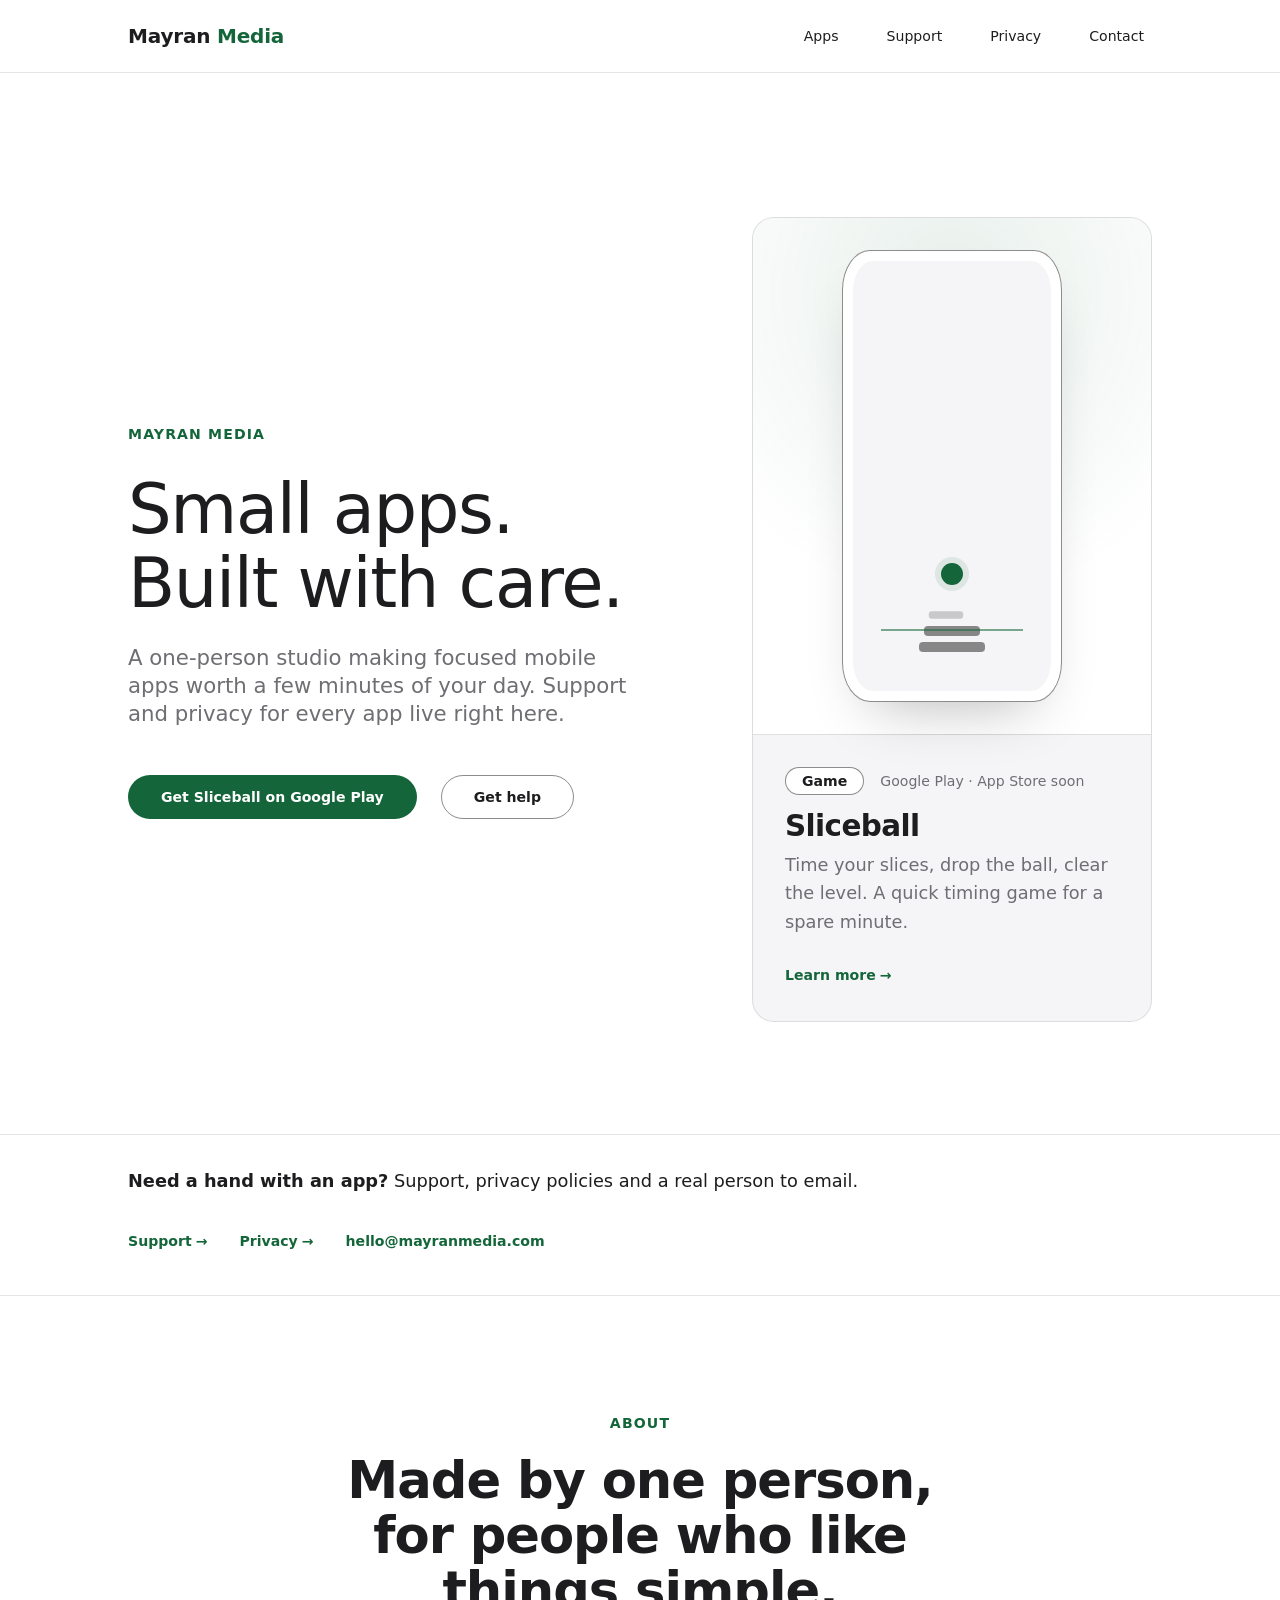
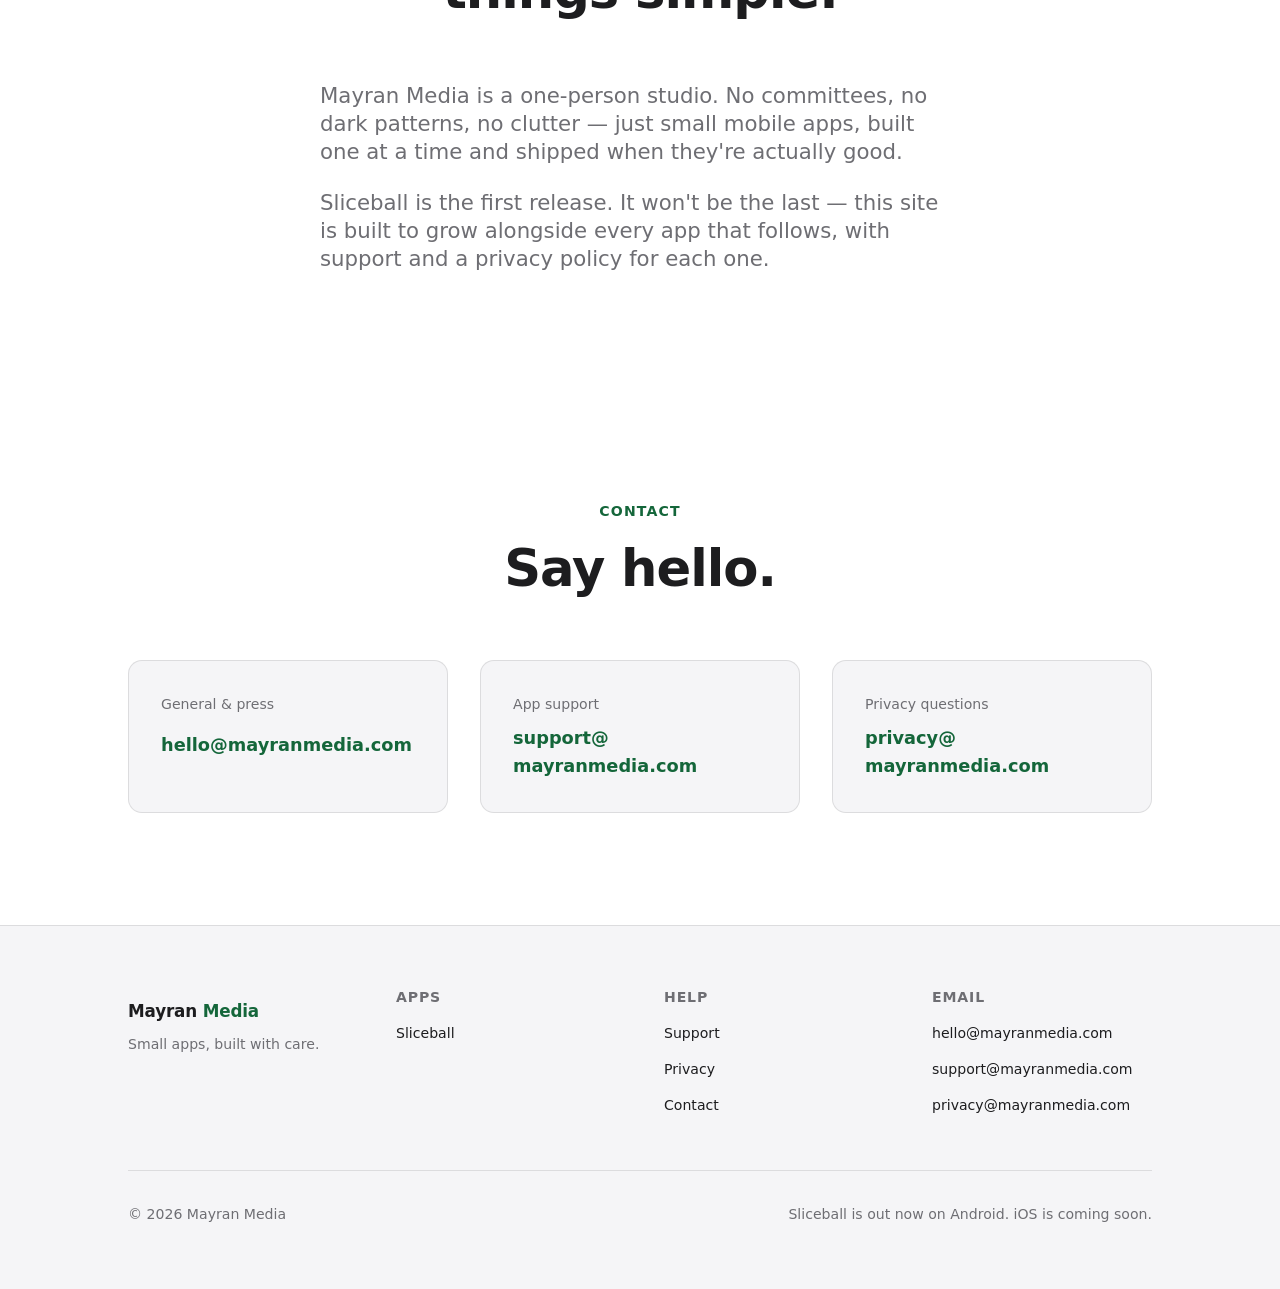
==== index.html @ bb6b3039 "Keep the All apps grid dormant until a second app ships With one app the grid repeated the hero card" ====
<!doctype html>
<html lang="en">
<head>
<meta charset="UTF-8">
<meta http-equiv="Content-Security-Policy" content="default-src 'self'; img-src 'self' data:; style-src 'self' 'unsafe-inline'; script-src 'self' 'unsafe-inline'; base-uri 'self'; object-src 'none'; form-action 'self'">
<meta name="viewport" content="width=device-width, initial-scale=1">
<script>
  /* Synchronous (NOT deferred) — sets html.js before first paint so
     style.css can tell "JS is running" from "JS is blocked/failed".
     See the .reveal comment in style.css for why this exists: without
     it, a scroll-reveal element would stay invisible forever for any
     visitor whose JS never runs. Keep this exact snippet — do not
     move it into script.js, which loads with `defer` (too late; it
     would run after first paint, and would never run at all if
     script.js itself is what's blocked).
  */
  document.documentElement.classList.add("js");
</script>
<title>Mayran Media — Small apps, built with care</title>
<meta name="description" content="Mayran Media is a one-person mobile app studio. Sliceball, our first app, is out now on Android and coming soon to iOS. Support and privacy for every app, in one place.">
<meta name="theme-color" content="#ffffff">
<link rel="icon" href="data:image/svg+xml,%3Csvg xmlns='http://www.w3.org/2000/svg' viewBox='0 0 32 32'%3E%3Ccircle cx='16' cy='16' r='13' fill='%2314663a'/%3E%3C/svg%3E">
<link rel="stylesheet" href="tokens.css">
<link rel="stylesheet" href="style.css">
</head>
<body>
<a class="skip-link" href="#main">Skip to content</a>

<header class="site-header">
  <div class="container">
    <a class="wordmark" href="#top">Mayran <span class="accent">Media</span></a>
    <nav class="site-nav" aria-label="Primary">
      <ul>
        <li><a href="#top">Apps</a></li>
        <li><a href="support/">Support</a></li>
        <li><a href="privacy/">Privacy</a></li>
        <li><a href="#contact">Contact</a></li>
      </ul>
    </nav>
  </div>
</header>

<main id="main">

  <!-- ====================== HERO (storefront) ======================
       The hero features ONE app: the most recently shipped one. When a
       new app ships it replaces the card and the primary button here,
       and the previous app stays listed in the #apps grid below. See
       DESIGN-SPEC.md → "Storefront hero". -->
  <section class="hero hero--storefront" id="top">
    <div class="container">
      <div class="hero__content reveal-group">
        <div class="hero__copy">
          <p class="eyebrow reveal">Mayran Media</p>
          <h1 class="reveal">Small apps.<br>Built with care.</h1>
          <p class="hero__lead text-body-lg reveal">
            A one-person studio making focused mobile apps worth a few
            minutes of your day. Support and privacy for every app live
            right here.
          </p>
          <div class="hero__actions reveal">
            <a class="btn btn-primary" href="https://play.google.com/store/apps/details?id=com.mayranmedia.sliceball" rel="noopener">Get Sliceball on Google Play</a>
            <a class="btn btn-secondary" href="#help">Get help</a>
          </div>
        </div>
        <div class="hero__featured reveal">
          <article class="app-card">
          <div class="app-card__visual">
            <div class="sliceball-scene" aria-hidden="true">
              <div class="sliceball-scene__phone">
                <span class="sliceball-scene__island"></span>
                <div class="sliceball-scene__screen">
                  <span class="sliceball-scene__ball"></span>
                  <div class="sliceball-scene__stack">
                    <span class="sliceball-scene__card"></span>
                    <span class="sliceball-scene__card"></span>
                    <span class="sliceball-scene__card"></span>
                  </div>
                  <span class="sliceball-scene__floor"></span>
                </div>
              </div>
            </div>
          </div>
          <div class="app-card__body">
            <div class="app-card__meta">
              <span class="badge">Game</span>
              <span class="app-card__platforms">Google Play · App Store soon</span>
            </div>
            <h3 class="app-card__title">
              <a class="app-card__link" href="sliceball/">Sliceball</a>
            </h3>
            <p class="app-card__description">
              Time your slices, drop the ball, clear the level. A quick timing
              game for a spare minute.
            </p>
            <div class="app-card__footer">
              <span class="link-cta" aria-hidden="true">Learn more <span class="arrow">→</span></span>
            </div>
          </div>
        </article>
        </div>
      </div>
    </div>
  </section>

  <!-- ============================ HELP STRIP =========================== -->
  <section class="help-strip" id="help" aria-label="Help">
    <div class="container">
      <p><strong>Need a hand with an app?</strong> Support, privacy policies and a real person to email.</p>
      <ul class="help-strip__links">
        <li><a class="link-cta" href="support/">Support <span class="arrow">→</span></a></li>
        <li><a class="link-cta" href="privacy/">Privacy <span class="arrow">→</span></a></li>
        <li><a class="link-cta" href="mailto:hello@mayranmedia.com">hello@<wbr>mayranmedia.com</a></li>
      </ul>
    </div>
  </section>

  <!-- ====================== ALL APPS (dormant) ========================
       With one app, this grid would repeat the hero card, which Jonathan
       did not want. When the SECOND app ships: (1) move the previous
       app's <article class="app-card"> into the grid below, (2) put the
       new app in the hero, (3) uncomment this whole section, (4) point the
       nav "Apps" link back at #apps. See DESIGN-SPEC.md → "Storefront
       hero". Kept as a comment so restoring it is an uncomment, not a
       rebuild.

  <!~~ ============================ ALL APPS ============================= ~~>
  <section class="section" id="apps">
    <div class="container">
      <div class="section-header reveal">
        <p class="eyebrow">All apps</p>
        <h2>One so far. More on the way.</h2>
        <p class="text-body-lg">Every Mayran Media app gets the same care, and a home right here.</p>
      </div>

      <div class="games-grid reveal">
        <!~~ .app-card: reusable product-card component. Copy this whole
             <article> for each additional app — see DESIGN-SPEC.md.
             `.reveal` lives on `.games-grid`, not on individual cards. ~~>
        <article class="app-card">
          <div class="app-card__visual">
            <div class="sliceball-scene" aria-hidden="true">
              <div class="sliceball-scene__phone">
                <span class="sliceball-scene__island"></span>
                <div class="sliceball-scene__screen">
                  <span class="sliceball-scene__ball"></span>
                  <div class="sliceball-scene__stack">
                    <span class="sliceball-scene__card"></span>
                    <span class="sliceball-scene__card"></span>
                    <span class="sliceball-scene__card"></span>
                  </div>
                  <span class="sliceball-scene__floor"></span>
                </div>
              </div>
            </div>
          </div>
          <div class="app-card__body">
            <div class="app-card__meta">
              <span class="badge">Game</span>
              <span class="app-card__platforms">Google Play · App Store soon</span>
            </div>
            <h3 class="app-card__title">
              <a class="app-card__link" href="sliceball/">Sliceball</a>
            </h3>
            <p class="app-card__description">
              Time your slices, drop the ball, clear the level. A quick timing
              game for a spare minute.
            </p>
            <div class="app-card__footer">
              <span class="link-cta" aria-hidden="true">Learn more <span class="arrow">→</span></span>
            </div>
          </div>
        </article>
        <!~~ Next app goes here as another <article class="app-card">. ~~>
      </div>
    </div>
  </section>
  -->

  <!-- ============================= ABOUT =============================== -->
  <section class="section" id="about">
    <div class="container">
      <div class="section-header reveal">
        <p class="eyebrow">About</p>
        <h2>Made by one person, for people who like things simple.</h2>
      </div>
      <div class="measure reveal" style="margin-inline: auto;">
        <p class="text-body-lg">
          Mayran Media is a one-person studio. No committees, no dark
          patterns, no clutter — just small mobile apps, built one at a
          time and shipped when they're actually good.
        </p>
        <p class="text-body-lg" style="margin-top: var(--space-md);">
          Sliceball is the first release. It won't be the last — this site
          is built to grow alongside every app that follows, with support
          and a privacy policy for each one.
        </p>
      </div>
    </div>
  </section>

  <!-- =========================== CONTACT =============================== -->
  <section class="section" id="contact">
    <div class="container">
      <div class="section-header reveal">
        <p class="eyebrow">Contact</p>
        <h2>Say hello.</h2>
      </div>
      <div class="contact-grid reveal">
        <div class="contact-card">
          <p class="contact-card__label">General &amp; press</p>
          <a href="mailto:hello@mayranmedia.com">hello@<wbr>mayranmedia.com</a>
        </div>
        <div class="contact-card">
          <p class="contact-card__label">App support</p>
          <a href="mailto:support@mayranmedia.com">support@<wbr>mayranmedia.com</a>
        </div>
        <div class="contact-card">
          <p class="contact-card__label">Privacy questions</p>
          <a href="mailto:privacy@mayranmedia.com">privacy@<wbr>mayranmedia.com</a>
        </div>
      </div>
    </div>
  </section>

</main>

<footer class="site-footer">
  <div class="container">
    <div class="footer-grid">
      <div class="footer-col">
        <p class="wordmark wordmark--footer">Mayran <span class="accent">Media</span></p>
        <p class="text-small text-secondary">Small apps, built with care.</p>
      </div>
      <div class="footer-col">
        <h3>Apps</h3>
        <ul>
          <li><a href="sliceball/">Sliceball</a></li>
        </ul>
      </div>
      <div class="footer-col">
        <h3>Help</h3>
        <ul>
          <li><a href="support/">Support</a></li>
          <li><a href="privacy/">Privacy</a></li>
          <li><a href="#contact">Contact</a></li>
        </ul>
      </div>
      <div class="footer-col">
        <h3>Email</h3>
        <ul>
          <li><a href="mailto:hello@mayranmedia.com">hello@<wbr>mayranmedia.com</a></li>
          <li><a href="mailto:support@mayranmedia.com">support@<wbr>mayranmedia.com</a></li>
          <li><a href="mailto:privacy@mayranmedia.com">privacy@<wbr>mayranmedia.com</a></li>
        </ul>
      </div>
    </div>
    <div class="footer-bottom">
      <p>© 2026 Mayran Media</p>
      <p>Sliceball is out now on Android. iOS is coming soon.</p>
    </div>
  </div>
</footer>

<script src="script.js" defer></script>
</body>
</html>
---- tokens.css ----
/* ==========================================================================
   Mayran Media — Design Tokens
   --------------------------------------------------------------------------
   Single source of truth for color, spacing, type and motion. Every other
   stylesheet (style.css, and any future page's CSS) should consume these
   custom properties rather than hardcoding values, so the whole site — this
   page and every page built after it — stays visually consistent from one
   file. See DESIGN-SPEC.md for the full contract and usage notes.
   ========================================================================== */

:root {
  /* ---------------------------------------------------------------------
     Color — light mode (default / no preference)
     --------------------------------------------------------------------- */
  --color-bg: #ffffff;              /* page background */
  --color-bg-elevated: #f5f5f7;     /* cards, header/footer surfaces */
  --color-bg-overlay: rgba(255, 255, 255, 0.8); /* translucent sticky header */
  --color-text: #1d1d1f;            /* primary text */
  --color-text-secondary: #6e6e73;  /* secondary/meta text — 5.07:1 on white */
  --color-border: rgba(0, 0, 0, 0.1);
  --color-border-strong: rgba(0, 0, 0, 0.45); /* strengthened for 3:1 non-text
     contrast (WCAG 1.4.11) — see DESIGN-SPEC.md; measured 3.35:1 on --color-bg,
     3.31:1 on --color-bg-elevated */
  --shadow-color: rgba(0, 0, 0, 0.3); /* elevation shadows (app-card hover,
     phone illustration) — decorative, no contrast requirement */

  /* The one brand accent. #14663a is the light-mode green — it is NOT
     readable on dark backgrounds (see dark override below). Never use
     --color-accent's light-mode value directly against a dark surface. */
  --color-accent: #14663a;               /* 7.0:1 on --color-bg (light) */
  --color-accent-soft: rgba(20, 102, 58, 0.1); /* decorative fills ONLY, never behind text */
  --color-focus-ring: #14663a;

  /* Text/icon color to place ON TOP of a solid --color-accent surface
     (primary buttons, solid badges). Deliberately its own token, not an
     alias of --color-bg, even though the values match today. */
  --color-on-accent: #ffffff;

  /* ---------------------------------------------------------------------
     Spacing scale — 4px-rooted, used for every margin/padding/gap
     --------------------------------------------------------------------- */
  --space-3xs: 0.25rem;   /* 4px  */
  --space-2xs: 0.5rem;    /* 8px  */
  --space-xs: 0.75rem;    /* 12px */
  --space-sm: 1rem;       /* 16px */
  --space-md: 1.5rem;     /* 24px */
  --space-lg: 2rem;       /* 32px */
  --space-xl: 3rem;       /* 48px */
  --space-2xl: 4rem;      /* 64px */
  --space-3xl: 6rem;      /* 96px */
  --space-section: clamp(4rem, 3rem + 5vw, 8rem); /* vertical rhythm between sections */

  /* ---------------------------------------------------------------------
     Type — system font stacks + fluid, two-tier scale
     --------------------------------------------------------------------- */
  --font-display: -apple-system, "SF Pro Display", "SF Pro Text", system-ui, sans-serif;
  --font-text: -apple-system, "SF Pro Text", "SF Pro Display", system-ui, sans-serif;

  /* Display tier — confident headlines. Use with --font-display. */
  --text-display-1: clamp(2.5rem, 1.9rem + 3vw, 4.75rem);   /* hero H1 */
  --text-display-2: clamp(2rem, 1.6rem + 2vw, 3.25rem);     /* section H2 */
  --text-display-3: clamp(1.375rem, 1.2rem + 0.8vw, 1.875rem); /* card/H3 titles */

  /* Text tier — calm body copy. Use with --font-text. */
  --text-body-lg: clamp(1.125rem, 1.05rem + 0.35vw, 1.375rem); /* lead paragraphs */
  --text-body: clamp(1rem, 0.95rem + 0.2vw, 1.125rem);         /* default body */
  --text-small: clamp(0.8125rem, 0.8rem + 0.1vw, 0.9375rem);   /* meta, nav, badges, captions */

  --leading-tight: 1.08;   /* headlines */
  --leading-snug: 1.3;     /* lead paragraphs */
  --leading-normal: 1.6;   /* body copy */

  /* ---------------------------------------------------------------------
     Radii
     --------------------------------------------------------------------- */
  --radius-sm: 8px;
  --radius-md: 14px;
  --radius-lg: 22px;
  --radius-full: 999px;

  /* ---------------------------------------------------------------------
     Motion — one easing curve, three durations. Zeroed under reduced
     motion below so every transition that consumes these becomes instant
     without needing its own media query.
     --------------------------------------------------------------------- */
  --ease-standard: cubic-bezier(0.22, 1, 0.36, 1);
  --duration-fast: 150ms;
  --duration-base: 450ms;
  --duration-slow: 800ms;
  --duration-reveal: 350ms; /* scroll-reveal fade -- short enough that
     normal-speed scrolling never arrives at a section before it has
     finished fading in. See the .reveal block in style.css. */
  --reveal-distance: 24px; /* how far .reveal elements travel while fading in */

  /* ---------------------------------------------------------------------
     Layout
     --------------------------------------------------------------------- */
  --container-max: 1120px;  /* max width of page content */
  --measure: 640px;         /* max width for a block of body copy */
  --header-height: 64px;
}

/* Dark-mode token overrides intentionally removed (Jonathan's call): the
   site now always renders the light palette above, regardless of the
   visitor's OS setting, for a brighter, more "inviting" first impression
   in line with how apple.com product pages read — bright and white by
   default rather than following system dark mode. `color-scheme: light`
   on :root (below) keeps native form controls/scrollbars light too. If
   dark mode is ever wanted back, the removed block's values are in git
   history — this file's the single place they'd need to return. */
:root {
  color-scheme: light;
}

@media (prefers-reduced-motion: reduce) {
  :root {
    --duration-fast: 0ms;
    --duration-base: 0ms;
    --duration-slow: 0ms;
    --duration-reveal: 0ms;
    --reveal-distance: 0px;
  }
}
---- style.css ----
/* ==========================================================================
   Mayran Media — Base styles, layout primitives & shared components
   --------------------------------------------------------------------------
   Consumes the custom properties defined in tokens.css. Load tokens.css
   before this file. See DESIGN-SPEC.md for the component contract.
   ========================================================================== */

/* ---- Reset ------------------------------------------------------------- */
*,
*::before,
*::after {
  box-sizing: border-box;
}
* {
  margin: 0;
}
html {
  -webkit-text-size-adjust: 100%;
  scroll-behavior: smooth;
}
@media (prefers-reduced-motion: reduce) {
  html {
    scroll-behavior: auto;
  }
}
body {
  min-height: 100svh;
}
img,
svg,
video {
  display: block;
  max-width: 100%;
}
input,
button,
textarea,
select {
  font: inherit;
  color: inherit;
}
a {
  color: inherit;
  text-decoration: none;
}
ul[class],
ol[class] {
  list-style: none;
  padding: 0;
}

/* ---- Base type / color --------------------------------------------------- */
html {
  background: var(--color-bg);
}
body {
  background: var(--color-bg);
  color: var(--color-text);
  font-family: var(--font-text);
  font-size: var(--text-body);
  line-height: var(--leading-normal);
  overflow-wrap: anywhere; /* long unbroken strings (URLs, etc.) wrap instead
    of overflowing narrow viewports; inherited site-wide */
  -webkit-font-smoothing: antialiased;
  -moz-osx-font-smoothing: grayscale;
}
h1,
h2,
h3,
h4 {
  font-family: var(--font-display);
  font-weight: 600;
  line-height: var(--leading-tight);
  letter-spacing: -0.02em;
  color: var(--color-text);
}
h1 {
  font-size: var(--text-display-1);
  font-weight: 500; /* lighter than h2/h3's 600 - a huge headline at 600 reads as a heavy block of ink */
}
h2 {
  font-size: var(--text-display-2);
}
h3 {
  font-size: var(--text-display-3);
}
p {
  color: inherit;
}

/* ---- Focus visibility --------------------------------------------------- */
/* Never remove outlines without replacing them — this is the replacement,
   applied uniformly to every focusable element on the site. */
:focus-visible {
  outline: 2px solid var(--color-focus-ring);
  outline-offset: 3px;
  border-radius: 4px;
}

/* ---- Skip link ------------------------------------------------------------ */
.skip-link {
  position: absolute;
  left: var(--space-sm);
  top: -100%;
  z-index: 100;
  display: inline-flex;
  align-items: center;
  min-height: 44px; /* was ~39px with padding+line-height alone */
  background: var(--color-bg-elevated);
  color: var(--color-text);
  padding-inline: var(--space-sm);
  border-radius: var(--radius-sm);
  font-size: var(--text-small);
  font-weight: 600;
  transition: top var(--duration-fast) var(--ease-standard);
}
.skip-link:focus {
  top: var(--space-sm);
}

/* ---- Layout primitives --------------------------------------------------- */
.container {
  width: 100%;
  max-width: var(--container-max);
  margin-inline: auto;
  padding-inline: clamp(1.25rem, 4vw, 3rem);
}
.section {
  padding-block: var(--space-section);
}
.section-header {
  max-width: var(--measure);
  margin-inline: auto;
  margin-bottom: var(--space-2xl);
  text-align: center;
}
.section-header > * + * {
  margin-top: var(--space-sm);
}
.measure {
  max-width: var(--measure);
}

/* ---- Type utilities ------------------------------------------------------ */
.eyebrow {
  display: inline-block;
  font-family: var(--font-text);
  font-size: var(--text-small);
  font-weight: 600;
  letter-spacing: 0.08em;
  text-transform: uppercase;
  color: var(--color-accent);
}
.text-display-1 {
  font-size: var(--text-display-1);
}
.text-display-2 {
  font-size: var(--text-display-2);
}
.text-body-lg {
  font-size: var(--text-body-lg);
  font-family: var(--font-text);
  font-weight: 400;
  color: var(--color-text-secondary);
  line-height: var(--leading-snug);
}
.text-small {
  font-size: var(--text-small);
}
.text-secondary {
  color: var(--color-text-secondary);
}

/* ---- Scroll-reveal utility -------------------------------------------------
   Add `.reveal` to any element that should fade/slide in on scroll. Wrap a
   set of sibling `.reveal` elements in `.reveal-group` to stagger them.

   Default (below, NO media query) is fully visible/legible — this is what
   EVERY visitor gets unconditionally, including one whose JS is blocked
   or fails to load. That matters because a media query alone cannot fix
   this: `prefers-reduced-motion` only ever reports an OS setting, never
   whether script.js actually ran, so scoping the hidden starting state to
   `@media (prefers-reduced-motion: no-preference)` alone would still hide
   `.reveal` content forever for the single largest group of visitors —
   anyone with the (default) "no preference" motion setting whose JS is
   blocked — since that media query matches regardless of JS.

   The hidden state is therefore additionally gated on `html.js`, a class
   the tiny inline `<script>` at the top of each page's <head> adds
   synchronously (see index.html) — NOT the deferred script.js. If that
   inline script never runs (JS disabled/blocked), `html.js` is never
   added, `html.js .reveal` never matches, and every `.reveal` element
   simply stays at its visible default. Only when both (a) motion is
   allowed AND (b) JS is confirmed running does the hidden/animate-in
   state apply — at which point the deferred script.js's
   IntersectionObserver is what adds `.is-visible`.
   ------------------------------------------------------------------------ */
.reveal {
  opacity: 1;
  transform: none;
}
.reveal-group > .reveal:nth-child(1) {
  transition-delay: 0ms;
}
.reveal-group > .reveal:nth-child(2) {
  transition-delay: 90ms;
}
.reveal-group > .reveal:nth-child(3) {
  transition-delay: 180ms;
}
.reveal-group > .reveal:nth-child(4) {
  transition-delay: 270ms;
}
.reveal-group > .reveal:nth-child(5) {
  transition-delay: 360ms;
}
@media (prefers-reduced-motion: no-preference) {
  html.js .reveal {
    opacity: 0;
    transform: translateY(var(--reveal-distance));
    transition: opacity var(--duration-reveal) var(--ease-standard),
      transform var(--duration-reveal) var(--ease-standard);
  }
  html.js .reveal.is-visible {
    opacity: 1;
    transform: none;
  }
}

/* ---- Site header / nav ---------------------------------------------------- */
.site-header {
  position: sticky;
  top: 0;
  z-index: 50;
  background: var(--color-bg-overlay);
  backdrop-filter: saturate(180%) blur(20px);
  -webkit-backdrop-filter: saturate(180%) blur(20px);
  border-bottom: 1px solid var(--color-border);
}
.site-header .container {
  display: flex;
  align-items: center;
  justify-content: space-between;
  flex-wrap: wrap;
  gap: var(--space-sm);
  min-height: var(--header-height);
  padding-block: var(--space-xs);
}
.wordmark {
  display: inline-block;
  font-family: var(--font-display);
  font-weight: 700;
  font-size: 1.25rem;
  letter-spacing: -0.01em;
  padding-block: var(--space-2xs);
}
.wordmark .accent {
  color: var(--color-accent);
}
/* Footer's smaller wordmark — was a repeated inline `style="font-size:
   1.05rem"` on 4 pages; moved into a real class instead. Still a
   bespoke value rather than a type-scale token (it doesn't correspond to
   any existing --text-* size), which is fine for a one-off brand-mark
   tweak, but keep it here — in style.css — not back in an inline style,
   if it's ever touched again. */
.wordmark--footer {
  font-size: 1.05rem;
}
.site-nav ul {
  /* This <ul> has no class, so the `ul[class]` reset above skips it and
     the browser's default disc bullets + indent showed in the header. */
  list-style: none;
  margin: 0;
  padding: 0;
  display: flex;
  gap: var(--space-lg);
  flex-wrap: wrap;
}
.site-nav a {
  display: inline-flex;
  align-items: center;
  min-height: 44px;
  padding-inline: var(--space-2xs);
  font-size: var(--text-small);
  font-weight: 500;
  color: var(--color-text);
  transition: color var(--duration-fast) var(--ease-standard);
}
.site-nav a:hover {
  color: var(--color-accent);
}
@media (max-width: 640px) {
  .site-nav {
    flex-basis: 100%;
    order: 3;
  }
  .site-nav ul {
    justify-content: center;
    gap: var(--space-md);
  }
}

/* ---- Buttons --------------------------------------------------------------
   Apple-style: small, understated pills. Never louder than the copy next
   to them. `.btn-primary` is solid-accent, `.btn-secondary` is outlined —
   use secondary far more often than primary.
   ------------------------------------------------------------------------ */
.btn {
  display: inline-flex;
  align-items: center;
  justify-content: center;
  gap: var(--space-2xs);
  min-height: 44px;
  padding-inline: var(--space-lg);
  border-radius: var(--radius-full);
  font-family: var(--font-text);
  font-size: var(--text-small);
  font-weight: 600;
  border: 1px solid transparent;
  transition: background var(--duration-fast) var(--ease-standard),
    color var(--duration-fast) var(--ease-standard),
    border-color var(--duration-fast) var(--ease-standard),
    filter var(--duration-fast) var(--ease-standard);
}
.btn-primary {
  background: var(--color-accent);
  color: var(--color-on-accent);
}
.btn-primary:hover {
  filter: brightness(1.08);
}
.btn-secondary {
  background: transparent;
  color: var(--color-text);
  border-color: var(--color-border-strong);
}
.btn-secondary:hover {
  border-color: var(--color-accent);
  color: var(--color-accent);
}
@media (max-width: 480px) {
  .hero__actions .btn {
    width: 100%;
  }
}

/* Text link with a trailing arrow — used for card/footer "learn more"
   affordances. `.link-cta` is often a plain decorative span (see
   `.app-card__cta`) sitting inside an element that is ALREADY a link via
   the stretched-link technique; only make it a real <a> when it isn't
   nested inside another interactive element. */
.link-cta {
  display: inline-flex;
  align-items: center;
  gap: var(--space-3xs);
  font-size: var(--text-small);
  font-weight: 600;
  color: var(--color-accent);
}
/* Tag-qualified on purpose: `.link-cta` is used two ways — a real
   standalone <a> (privacy/support cross-links) that needs a real touch
   target, and a decorative `<span class="link-cta" aria-hidden="true">`
   inside app-cards (not interactive itself; the whole card is already
   the click target via the stretched-link). Scoping the 44px minimum to
   `a.link-cta` only means it doesn't inflate the non-interactive span. */
a.link-cta {
  min-height: 44px;
}
.link-cta .arrow {
  display: inline-block;
  transition: transform var(--duration-fast) var(--ease-standard);
}
.app-card:hover .link-cta .arrow {
  transform: translateX(3px);
}
@media (prefers-reduced-motion: reduce) {
  .app-card:hover .link-cta .arrow {
    transform: none;
  }
}

/* ---- Badges -----------------------------------------------------------
   Base badge is a bordered chip on the page background (NOT a tinted
   fill) so its text keeps full contrast against --color-bg in both
   themes — a `--color-accent-soft` tint behind small accent-colored text
   was measured and fails AA in dark mode, hence this shape.
   ------------------------------------------------------------------------ */
.badge {
  display: inline-flex;
  align-items: center;
  min-height: 28px;
  padding: var(--space-3xs) var(--space-sm);
  border-radius: var(--radius-full);
  background: var(--color-bg);
  border: 1px solid var(--color-border-strong);
  color: var(--color-text);
  font-size: var(--text-small);
  font-weight: 600;
  line-height: 1;
}
.badge--coming-soon {
  color: var(--color-accent);
  border-color: var(--color-accent);
}

/* ---- Hero ---------------------------------------------------------------- */
.hero {
  position: relative;
  overflow: hidden;
  padding-block: calc(var(--space-section) + var(--space-lg)) var(--space-section);
}
.hero::before {
  /* A soft ambient color wash behind the hero, the same radial-gradient
     language `.app-card__visual` already uses for its product-card
     background -- reused here rather than inventing a new treatment.
     This is the kind of quiet, colored glow apple.com puts behind its
     hero product shots; a flat white hero by contrast reads as plain
     and a little cold. Purely decorative: negative z-index keeps it
     behind all real content, pointer-events:none keeps it inert. */
  content: "";
  position: absolute;
  inset: 0;
  z-index: -1;
  background: radial-gradient(120% 60% at 50% 0%, var(--color-accent-soft), transparent 65%);
  pointer-events: none;
}
.hero__content {
  max-width: 840px;
}
.hero__content > * + * {
  margin-top: var(--space-md);
}
.hero h1 {
  max-width: 16ch;
}
.hero__lead {
  max-width: var(--measure);
}
.hero__actions {
  display: flex;
  flex-wrap: wrap;
  align-items: center; /* a .btn (44px) and a .badge (28px) can share this row */
  gap: var(--space-md);
  margin-top: var(--space-xl) !important;
}

/* ---- Storefront hero (homepage) --------------------------------------
   `.hero--storefront` turns the hero into a two-column grid: copy on the
   left, ONE featured `.app-card` on the right (`.hero__featured`). The
   featured app is always the most recently shipped one — a new launch
   replaces it and the old app stays in the #apps grid. Collapses to one
   column (card under copy, centered) below 800px. The base `.hero__content`
   rhythm (`> * + *` margins) is switched off on the grid children and
   re-applied inside `.hero__copy` so the card column doesn't inherit a
   stray top margin. See DESIGN-SPEC.md → "Storefront hero".
   ---------------------------------------------------------------------- */
.hero--storefront .hero__content {
  max-width: none;
  display: grid;
  grid-template-columns: minmax(0, 1.1fr) minmax(0, 1fr);
  gap: var(--space-2xl);
  align-items: center;
}
.hero--storefront .hero__content > * + * {
  margin-top: 0;
}
.hero__copy > * + * {
  margin-top: var(--space-md);
}
.hero__featured {
  display: flex;
  justify-content: flex-end;
}
.hero__featured .app-card {
  width: min(400px, 100%);
}
@media (max-width: 800px) {
  .hero--storefront .hero__content {
    grid-template-columns: minmax(0, 1fr);
  }
  .hero__featured {
    justify-content: center;
  }
}

/* ---- Help strip (homepage) ----------------------------------------------
   A slim band between the hero and the apps grid: one sentence plus the
   Support / Privacy hub links and the studio email, so help is reachable
   without scrolling to the footer. Hairline top+bottom, no fill — it is a
   divider with links, not a section. Links are real `a.link-cta`s (44px
   targets). `.help-strip__links` is a `ul[class]`, so the reset already
   strips its bullets.
   ---------------------------------------------------------------------- */
.help-strip {
  border-block: 1px solid var(--color-border);
  padding-block: var(--space-lg);
}
.help-strip .container {
  display: flex;
  flex-wrap: wrap;
  align-items: center;
  justify-content: space-between;
  gap: var(--space-md) var(--space-2xl);
}
.help-strip p {
  margin: 0;
}
.help-strip__links {
  display: flex;
  flex-wrap: wrap;
  gap: var(--space-lg);
  margin: 0;
}

/* Progressive-enhancement scroll parallax on the hero — the one flourish
   beyond the standard .reveal fade. Guarded by @supports AND reduced
   motion, and purely decorative: nothing depends on it running.

   IMPORTANT: this uses a document SCROLL-progress timeline
   (`scroll(root)`) with an explicit pixel range, not a `view()`
   timeline. A `view()` timeline computes progress from the subject
   element's position relative to the scrollport (phases like "entry"/
   "cover") — that model assumes the user scrolls the element into view.
   The hero is the very first section on the page, so it's already fully
   "entered" and already partway through "covering" the scrollport at
   scroll position zero, purely because of its height vs. the viewport.
   That meant `entry 0% cover 45%` was already past its end keyframe at
   scroll=0, so the hero rendered permanently at 40% opacity from first
   paint, on every page load, with no scrolling required to reproduce it
   (confirmed by checking getComputedStyle(...).opacity at scrollTop 0 in
   real Chromium). `scroll(root)` ties progress to actual document scroll
   position instead, so 0px scroll is guaranteed to be exactly the `from`
   keyframe regardless of the hero's own height — this same CSS is shared
   by two heroes of different heights (home vs. Sliceball), so it must not
   depend on the subject element's geometry. Verify any future change to
   this block by checking computed opacity at scrollTop 0, not by reading
   the range values and assuming they're correct. */
@supports (animation-timeline: scroll()) {
  @media (prefers-reduced-motion: no-preference) {
    .hero__content {
      animation: hero-parallax linear both;
      animation-timeline: scroll(root);
      animation-range: 0px 400px;
    }
    @keyframes hero-parallax {
      from {
        opacity: 1;
        transform: none;
      }
      to {
        opacity: 0.4;
        transform: translateY(-16px) scale(0.98);
      }
    }
  }
}

/* ---- Apps grid & app card ----------------------------------------------
   `.app-card` is the reusable product-card component for the "All apps"
   grid (and the homepage hero's single featured card). The class name
   `.games-grid` predates the studio's "apps, not just games" wording and
   is kept for stability. Adding an app is just another `.app-card` inside
   `.games-grid`, no redesign. See DESIGN-SPEC.md for the markup contract.
   ------------------------------------------------------------------------ */
.games-grid {
  display: grid;
  grid-template-columns: repeat(auto-fit, minmax(min(300px, 100%), 400px));
  justify-content: center;
  gap: var(--space-xl);
  margin-top: var(--space-2xl);
}

.app-card {
  position: relative; /* containing block for the stretched-link ::after */
  display: flex;
  flex-direction: column;
  background: var(--color-bg-elevated);
  border: 1px solid var(--color-border);
  border-radius: var(--radius-lg);
  overflow: hidden;
  transition: transform var(--duration-base) var(--ease-standard),
    box-shadow var(--duration-base) var(--ease-standard),
    border-color var(--duration-base) var(--ease-standard);
}
.app-card:hover {
  transform: translateY(-4px);
  border-color: var(--color-border-strong);
  box-shadow: 0 24px 48px -24px var(--shadow-color);
}
@media (prefers-reduced-motion: reduce) {
  .app-card:hover {
    transform: none;
  }
}

.app-card__visual {
  aspect-ratio: 4 / 3;
  display: flex;
  align-items: center;
  justify-content: center;
  padding: var(--space-lg);
  border-bottom: 1px solid var(--color-border);
  background: radial-gradient(120% 100% at 50% 15%, var(--color-accent-soft), transparent 60%),
    var(--color-bg);
}

.app-card__body {
  display: flex;
  flex: 1;
  flex-direction: column;
  gap: var(--space-2xs);
  padding: var(--space-lg);
}
.app-card__meta {
  display: flex;
  flex-wrap: wrap;
  align-items: center;
  gap: var(--space-sm);
  margin-bottom: var(--space-2xs);
}
.app-card__platforms {
  font-size: var(--text-small);
  color: var(--color-text-secondary);
}
.app-card__title {
  font-size: var(--text-display-3);
}
/* Stretched-link: the title link is the ONLY real link in the card. Its
   ::after is absolutely positioned and stretched to `inset: 0`, so the
   whole card is clickable while there is exactly one accessible link per
   card — no nested/duplicate links, no separate "Learn more" anchor.
   `.app-card__link` deliberately has NO `position` of its own: an
   absolutely positioned element resolves against its nearest positioned
   ANCESTOR, not its parent, so leaving this un-positioned lets the
   `::after` skip past the anchor's own small box and stretch against
   `.app-card` (which IS `position: relative`) instead — that's what
   makes the whole card clickable rather than just the title text. Giving
   `.app-card__link` its own `position: relative` was a real bug shipped
   here once already: it made the anchor itself the containing block,
   shrinking the clickable `::after` down to the title's own ~137×35px
   box. Do not add `position` back to this selector. */
.app-card__link::after {
  content: "";
  position: absolute;
  inset: 0;
  z-index: 1;
}
.app-card__description {
  color: var(--color-text-secondary);
  font-size: var(--text-body);
}
.app-card__footer {
  margin-top: auto;
  padding-top: var(--space-sm);
}

/* ---- Sliceball abstract visual -----------------------------------------
   Pure CSS/SVG-free illustration of the core mechanic (a card stack
   holding a ball above a floor line) — no screenshots or product art
   exist yet. `.sliceball-scene` is specific to this one game; a future
   game's card should get its own `.<gamename>-scene` visual following the
   same pattern (see DESIGN-SPEC.md).

   Default (below) is a static "mid-slice" illustrative frame — this IS
   the prefers-reduced-motion fallback, applied unconditionally. Motion is
   only ever ADDED on top of it inside the `no-preference` media query.
   ------------------------------------------------------------------------ */
.sliceball-scene {
  width: min(220px, 100%);
}
.sliceball-scene__phone {
  position: relative;
  aspect-ratio: 9 / 18.5;
  padding: 10px;
  background: var(--color-bg);
  border: 1px solid var(--color-border-strong);
  border-radius: clamp(28px, 10%, 40px);
  box-shadow: 0 30px 60px -30px var(--shadow-color);
}
.sliceball-scene__island {
  position: absolute;
  top: 10px;
  left: 50%;
  transform: translateX(-50%);
  width: 38%;
  height: 8px;
  background: var(--color-text);
  opacity: 0.15;
  border-radius: var(--radius-full);
}
.sliceball-scene__screen {
  position: relative;
  width: 100%;
  height: 100%;
  display: flex;
  flex-direction: column;
  align-items: center;
  justify-content: flex-end;
  padding-bottom: 20%;
  background: var(--color-bg-elevated);
  border-radius: clamp(20px, 8%, 30px);
  overflow: hidden;
}
.sliceball-scene__floor {
  position: absolute;
  left: 14%;
  right: 14%;
  bottom: 14%;
  height: 2px;
  background: var(--color-accent);
  opacity: 0.55;
}
.sliceball-scene__stack {
  display: flex;
  flex-direction: column;
  align-items: center;
  gap: 6px;
}
.sliceball-scene__card {
  display: block;
  height: 10px;
  border-radius: 4px;
  background: var(--color-border-strong);
}
.sliceball-scene__card:nth-child(1) {
  width: 46px;
  /* static fallback: topmost card already mid-slice */
  opacity: 0.4;
  transform: scale(0.75) translateX(-8px);
}
.sliceball-scene__card:nth-child(2) {
  width: 56px;
}
.sliceball-scene__card:nth-child(3) {
  width: 66px;
}
.sliceball-scene__ball {
  position: absolute;
  bottom: calc(20% + 34px);
  width: 22px;
  height: 22px;
  border-radius: 50%;
  background: var(--color-accent);
  box-shadow: 0 0 0 6px var(--color-accent-soft);
  /* static fallback: ball mid-drop, between the top two cards */
  transform: translateY(14px);
}

@media (prefers-reduced-motion: no-preference) {
  .sliceball-scene__ball {
    animation: sliceball-drop 7s var(--ease-standard) infinite alternate;
  }
  .sliceball-scene__card:nth-child(1) {
    animation: sliceball-slice-1 7s var(--ease-standard) infinite alternate;
  }
  .sliceball-scene__card:nth-child(2) {
    animation: sliceball-slice-2 7s var(--ease-standard) infinite alternate;
  }
}
@keyframes sliceball-drop {
  0%,
  28% {
    transform: translateY(0);
  }
  38%,
  58% {
    transform: translateY(22px);
  }
  70%,
  100% {
    transform: translateY(44px);
  }
}
@keyframes sliceball-slice-1 {
  0%,
  28% {
    opacity: 1;
    transform: none;
  }
  36%,
  100% {
    opacity: 0;
    transform: scale(0.6) translateX(-10px);
  }
}
@keyframes sliceball-slice-2 {
  0%,
  58% {
    opacity: 1;
    transform: none;
  }
  68%,
  100% {
    opacity: 0;
    transform: scale(0.6) translateX(10px);
  }
}

/* ---- Sliceball showcase: real gameplay video ---------------------------
   Same "one game, one `.<name>-*` visual living in the shared sheet"
   pattern as `.sliceball-scene` above — this is Sliceball's second visual.

   This used to be a scroll-scrubbed crossfade through six screenshots
   (view-timeline + @keyframes, one per frame). Jonathan tried it and felt
   the image-to-image motion looked "robotic" and asked for a real screen
   recording instead. A muted, looping, autoplaying <video> of an actual
   Simulator recording (captured, trimmed, and compressed — see
   DESIGN-SPEC.md's asset-pipeline note) replaces the whole crossfade
   mechanism: no view-timeline, no @keyframes, no scroll-linked JS.
   The CSS-drawn phone chassis (notch/buttons/glass highlight) that
   originally wrapped this video is ALSO gone now — see the
   `.showcase__video-card` comment below for why — so the video sits in a
   plain rounded card, not a fake device frame.
   The six screenshots didn't disappear — they moved to their own
   `.showcase-gallery` section right below, as a plain swipeable strip
   (the same peek/snap pattern this gallery used to use as its no-motion
   fallback), since they're still useful for a static, closer look at
   specific screens.

   Later still: went from one card to two side by side (iPhone + iPad),
   to show real footage on both device families rather than implying
   iPad support only via the "coming to iOS and Android" text. The
   iPhone clip is genuine real-device footage (recorded on an actual
   iPhone, not a Simulator) -- Jonathan's original ask, all the way back,
   was for this to look like "a real phone playing the game," and actual
   hardware footage satisfies that more directly than any Simulator
   recording could. The iPad clip is a fresh Simulator recording. Each
   card's `aspect-ratio` matches its own source recording's native pixel
   dimensions exactly (see `.showcase__video-card` below) -- don't reuse
   one card's ratio for the other, and don't assume both will ever share
   one ratio going forward.

   Most recent round: Jonathan asked to bring back "a real phone" around
   the video after all -- but explicitly not the earlier illustrated
   chassis (bezel/notch/buttons), which had read as more "mockup" than
   the plain screenshots it replaced. Three genuinely different frame
   options were mocked up and shown side by side (a plain rounded card
   with no frame at all; a refined photorealistic-style device bezel;
   and a minimal glass edge) before touching this file -- see
   DESIGN-SPEC.md's `.showcase` section for the full writeup of all
   three. Jonathan picked the minimal glass edge: a thin translucent
   ring plus a soft floating shadow, `.showcase__video-card` below --
   deliberately not an illustrated phone (no notch, no buttons, no claim
   to a specific model), just enough materiality to say "this sits
   inside something."
   ------------------------------------------------------------------------ */
.showcase {
  position: relative;
  padding-block: var(--space-section);
}
.showcase::before {
  /* Same ambient glow treatment as .hero, mirrored underneath this
     section too -- Apple product pages repeat a soft color wash behind
     each major showcase moment, not just the very first one. */
  content: "";
  position: absolute;
  inset: 0;
  z-index: -1;
  background: radial-gradient(100% 70% at 50% 40%, var(--color-accent-soft), transparent 70%);
  pointer-events: none;
}
.showcase__grid {
  display: grid;
  gap: var(--space-2xl);
  align-items: center;
}
.showcase__copy h2 {
  margin-top: var(--space-2xs);
}
.showcase__list {
  margin-top: var(--space-md);
  padding-left: 1.1em;
  color: var(--color-text-secondary);
}
.showcase__list li {
  padding-left: var(--space-3xs);
}
.showcase__list li + li {
  margin-top: var(--space-2xs);
}
.showcase__stage {
  /* Two devices side by side (iPhone + iPad), to show the game is real,
     playable footage on both -- not just "coming to iOS and Android" as
     text. Wraps to stacked on narrow viewports rather than squeezing
     both cards below a usable width. */
  display: flex;
  justify-content: center;
  align-items: flex-start;
  flex-wrap: wrap;
  gap: var(--space-xl);
}
.showcase__device {
  display: flex;
  flex-direction: column;
  align-items: center;
  gap: var(--space-sm);
}
.showcase__device-label {
  font-size: var(--text-small);
  font-weight: 600;
  text-transform: uppercase;
  letter-spacing: 0.06em;
  color: var(--color-text-secondary);
}
.showcase__video-card {
  /* Minimal glass edge -- the direction Jonathan picked from three
     options mocked up side by side (see the section comment above and
     DESIGN-SPEC.md). A thin translucent ring (the gradient background
     + 1px border below) and a soft floating shadow, NOT an illustrated
     phone: no notch, no side buttons, nothing claiming a specific
     device model. `padding` on this element IS the ring's thickness --
     the video sits inset from it, so don't remove the padding without
     also rethinking the ring (it'd collapse to nothing). This also
     still sidesteps the crop problem the old chassis caused: each
     card's aspect-ratio matches its own recording's native ratio
     exactly (iPhone real-device footage: 498:1080; iPad Simulator
     footage: 720:960 -- see the two rules below), so `object-fit:
     cover` on `.showcase__video` never has to crop anything; it's only
     there as a safety net if a future re-recording comes in at a
     slightly different ratio. Sized smaller than the old single-card
     layout (min(220px, 42vw) vs. the old min(300px, 78vw)) since two
     sit side by side. */
  position: relative;
  width: min(220px, 42vw);
  padding: 5px;
  border-radius: var(--radius-lg);
  overflow: hidden;
  background: linear-gradient(160deg, rgba(255, 255, 255, 0.55), rgba(255, 255, 255, 0.05));
  border: 1px solid var(--color-border);
  box-shadow:
    inset 0 1px 1px rgba(255, 255, 255, 0.4),
    0 30px 60px -30px var(--shadow-color);
}
.showcase__device:nth-child(1) .showcase__video-card {
  aspect-ratio: 498 / 1080;
}
.showcase__device:nth-child(2) .showcase__video-card {
  aspect-ratio: 720 / 960;
}
.showcase__video {
  /* The "screen" inside the glass ring -- its own slightly smaller
     radius so the ring reads as a frame around it, not just a shadow
     the video happens to sit near. `background: #000` (moved here from
     `.showcase__video-card`, which is now the translucent ring instead
     of the screen) shows through as a dark backdrop before the video's
     first frame paints. */
  width: 100%;
  height: 100%;
  object-fit: cover;
  display: block;
  border-radius: calc(var(--radius-lg) - 5px);
  background: #000;
}
.showcase__video-toggle {
  /* A visible, always-available pause control for the auto-looping
     video -- WCAG 2.2.2 (Pause, Stop, Hide) requires a way to stop any
     auto-starting motion that lasts more than 5 seconds, and this loops
     indefinitely. See script.js for the click handler and the
     prefers-reduced-motion gate that keeps this video from ever
     auto-starting for users who've asked for less motion. */
  position: absolute;
  right: 10px;
  bottom: 10px;
  z-index: 4;
  width: 34px;
  height: 34px;
  padding: 0;
  border: none;
  border-radius: var(--radius-full);
  background: rgba(0, 0, 0, 0.45);
  display: flex;
  align-items: center;
  justify-content: center;
  cursor: pointer;
}
.showcase__video-toggle:focus-visible {
  outline: 2px solid #fff;
  outline-offset: 2px;
}
.showcase__video-toggle-icon {
  display: none;
}
.showcase__video-toggle[data-state="playing"] .showcase__video-toggle-icon--pause,
.showcase__video-toggle[data-state="paused"] .showcase__video-toggle-icon--play {
  display: block;
}
.showcase__video-toggle-icon--pause {
  width: 3px;
  height: 12px;
  background: #fff;
  box-shadow: 6px 0 0 #fff;
}
.showcase__video-toggle-icon--play {
  width: 0;
  height: 0;
  margin-left: 2px; /* optical centering: a triangle's visual weight sits left of its box */
  border-top: 6px solid transparent;
  border-bottom: 6px solid transparent;
  border-left: 10px solid #fff;
}

@media (min-width: 700px) {
  .showcase__grid {
    grid-template-columns: minmax(0, 5fr) minmax(0, 4fr);
  }
}

/* ---- Sliceball screenshot gallery (secondary) ---------------------------
   The six real screenshots that used to crossfade inside the showcase
   phone now live here instead, as a plain horizontally-scrolling,
   snap-to-frame strip — the exact same peek/swipe pattern
   `.showcase__screen`/`.showcase__frame` used as their no-motion
   fallback, just without a phone chassis around each shot. */
.showcase-gallery {
  padding-block: var(--space-section);
}
.showcase-gallery__strip {
  display: flex;
  gap: var(--space-md);
  margin-top: var(--space-lg);
  padding-inline: var(--space-md);
  padding-bottom: var(--space-2xs);
  overflow-x: auto;
  scroll-snap-type: x mandatory;
  -webkit-overflow-scrolling: touch;
  scrollbar-width: none;
}
.showcase-gallery__strip::-webkit-scrollbar {
  display: none;
}
.showcase-gallery__shot {
  flex: 0 0 auto;
  width: min(220px, 55vw);
  height: auto;
  aspect-ratio: 900 / 1955;
  object-fit: cover;
  border-radius: var(--radius-md);
  scroll-snap-align: center;
  box-shadow: 0 20px 40px -24px var(--shadow-color);
}

/* ---- Contact ------------------------------------------------------------- */
.contact-grid {
  display: grid;
  grid-template-columns: repeat(auto-fit, minmax(220px, 1fr));
  gap: var(--space-lg);
  margin-top: var(--space-2xl);
}
.contact-card {
  padding: var(--space-lg);
  background: var(--color-bg-elevated);
  border: 1px solid var(--color-border);
  border-radius: var(--radius-md);
}
.contact-card__label {
  font-size: var(--text-small);
  color: var(--color-text-secondary);
  margin-bottom: var(--space-2xs);
}
.contact-card a {
  display: inline-flex;
  align-items: center;
  min-height: 44px;
  font-size: var(--text-body);
  font-weight: 600;
  color: var(--color-accent);
  word-break: break-word;
}

/* ---- Footer ---------------------------------------------------------------- */
.site-footer {
  border-top: 1px solid var(--color-border);
  background: var(--color-bg-elevated);
  padding-block: var(--space-2xl);
}
.footer-grid {
  /* Explicit equal-width columns, not auto-fit's greedy sizing -- auto-fit
     with minmax(160px, 1fr) can size the 4 columns unevenly depending on
     exactly how much space is left over, which read as lopsided. Fixed
     column counts per breakpoint keep every column in a row the same
     width, always. */
  display: grid;
  grid-template-columns: repeat(4, minmax(0, 1fr));
  gap: var(--space-xl);
  margin-bottom: var(--space-xl);
}
@media (max-width: 700px) {
  .footer-grid {
    grid-template-columns: repeat(2, minmax(0, 1fr));
  }
}
@media (max-width: 420px) {
  .footer-grid {
    grid-template-columns: 1fr;
  }
}
.footer-col h3 {
  font-family: var(--font-text);
  font-size: var(--text-small);
  font-weight: 600;
  text-transform: uppercase;
  letter-spacing: 0.06em;
  color: var(--color-text-secondary);
  margin-bottom: var(--space-xs);
}
.footer-col ul {
  /* This <ul> has no class attribute (it's reached via this descendant
     selector, not `ul[class]`), so the site-wide bullet/padding reset near
     the top of this file doesn't touch it -- without these three lines it
     keeps the browser default disc bullet and ~40px indent, throwing off
     alignment under each column heading. */
  list-style: none;
  margin: 0;
  padding: 0;
  display: flex;
  flex-direction: column;
  gap: var(--space-3xs);
}
.footer-col a {
  /* Deliberately NOT the 44px touch target used for primary nav/buttons
     elsewhere on the site (see the Accessibility checklist in
     DESIGN-SPEC.md) -- Jonathan asked for these three columns visually
     tighter. 32px still clears WCAG 2.2's 24x24px minimum target size
     (the AA bar; 44px is Apple HIG's stricter recommendation, not an AA
     requirement), so this stays accessible while reading denser, closer
     to how apple.com's own footer links sit close together. */
  display: inline-flex;
  align-items: center;
  min-height: 32px;
  font-size: var(--text-small);
  color: var(--color-text);
  transition: color var(--duration-fast) var(--ease-standard);
}
.footer-col a:hover {
  color: var(--color-accent);
}
.footer-bottom {
  display: flex;
  flex-wrap: wrap;
  justify-content: space-between;
  gap: var(--space-sm);
  padding-top: var(--space-lg);
  border-top: 1px solid var(--color-border);
  font-size: var(--text-small);
  color: var(--color-text-secondary);
}

/* ---- Legal / support long-form content ------------------------------------
   `.legal-content` is the flowing-prose wrapper used by the privacy and
   support pages (sliceball/privacy/, sliceball/support/): a long run of
   headings, paragraphs and lists that doesn't break into homepage-style
   `.section-header` blocks. Vertical rhythm applies between direct children
   only; a `h2` gets extra space above it to mark a new major topic. Pair
   with `.measure` on the same element to keep line length readable.
   `.legal-list` is the matching bullet-list treatment (the global reset
   strips list-style/padding from any `ul[class]`, so this restores both).
   ---------------------------------------------------------------------- */
.legal-content > * + * {
  margin-top: var(--space-lg);
}
.legal-content > h2 {
  margin-top: var(--space-2xl);
}
.legal-content > h2:first-child {
  margin-top: 0;
}
.legal-list {
  list-style: disc;
  padding-left: 1.25em;
  display: flex;
  flex-direction: column;
  gap: var(--space-2xs);
}

/* Plain prose links inside .legal-content (e.g. the Google policy links
   and cross-links to support/privacy in the privacy/support pages) were
   invisible as links: the global reset sets `a { color: inherit;
   text-decoration: none; }`, and nothing in .legal-content overrode it,
   so these read as plain text with no affordance that they're clickable.
   Every other link pattern on the site (.link-cta, .contact-card a,
   .footer-col a, .site-nav a) already gets an explicit accent/underline
   treatment — this brings plain in-paragraph links into line. Does not
   apply to .legal-list markers or headings, only actual <a> elements. */
.legal-content a {
  color: var(--color-accent);
  text-decoration: underline;
  text-decoration-thickness: 1px;
  text-underline-offset: 0.15em;
}
.legal-content a:hover {
  text-decoration-thickness: 2px;
}
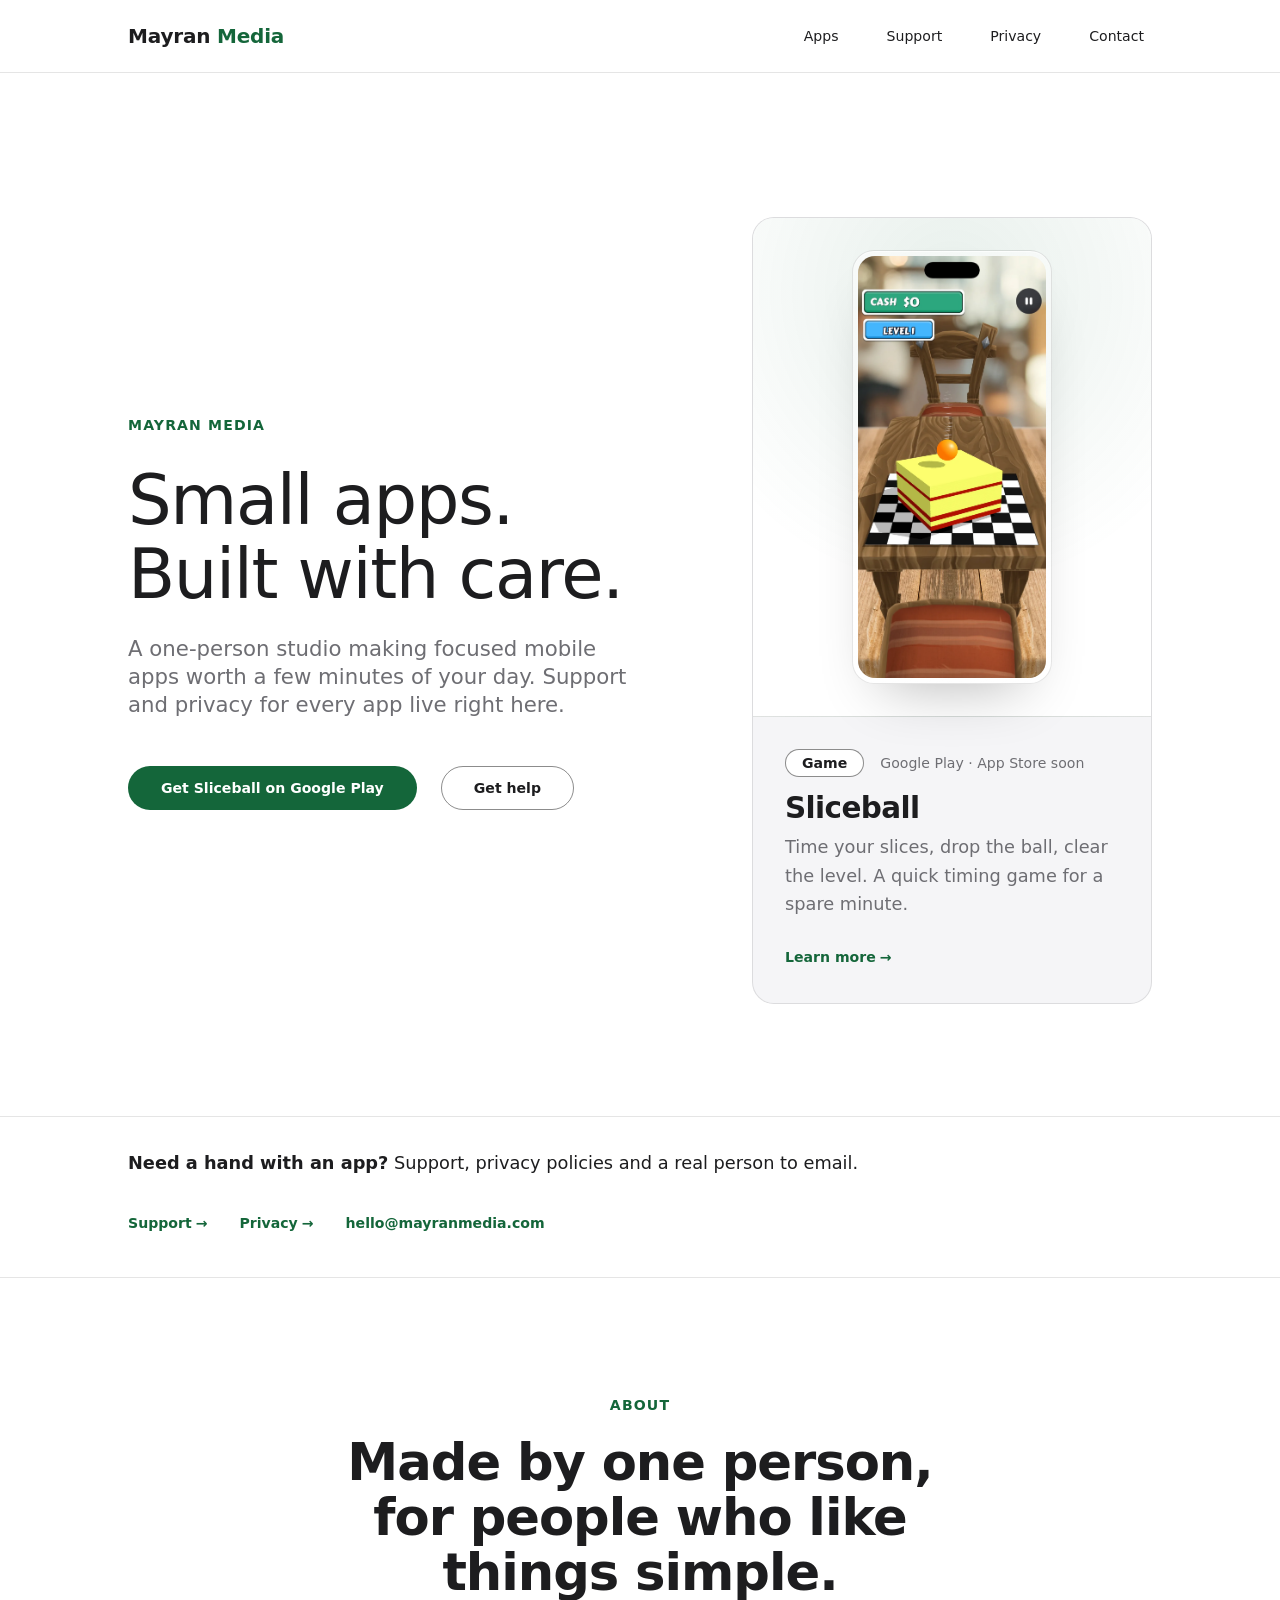
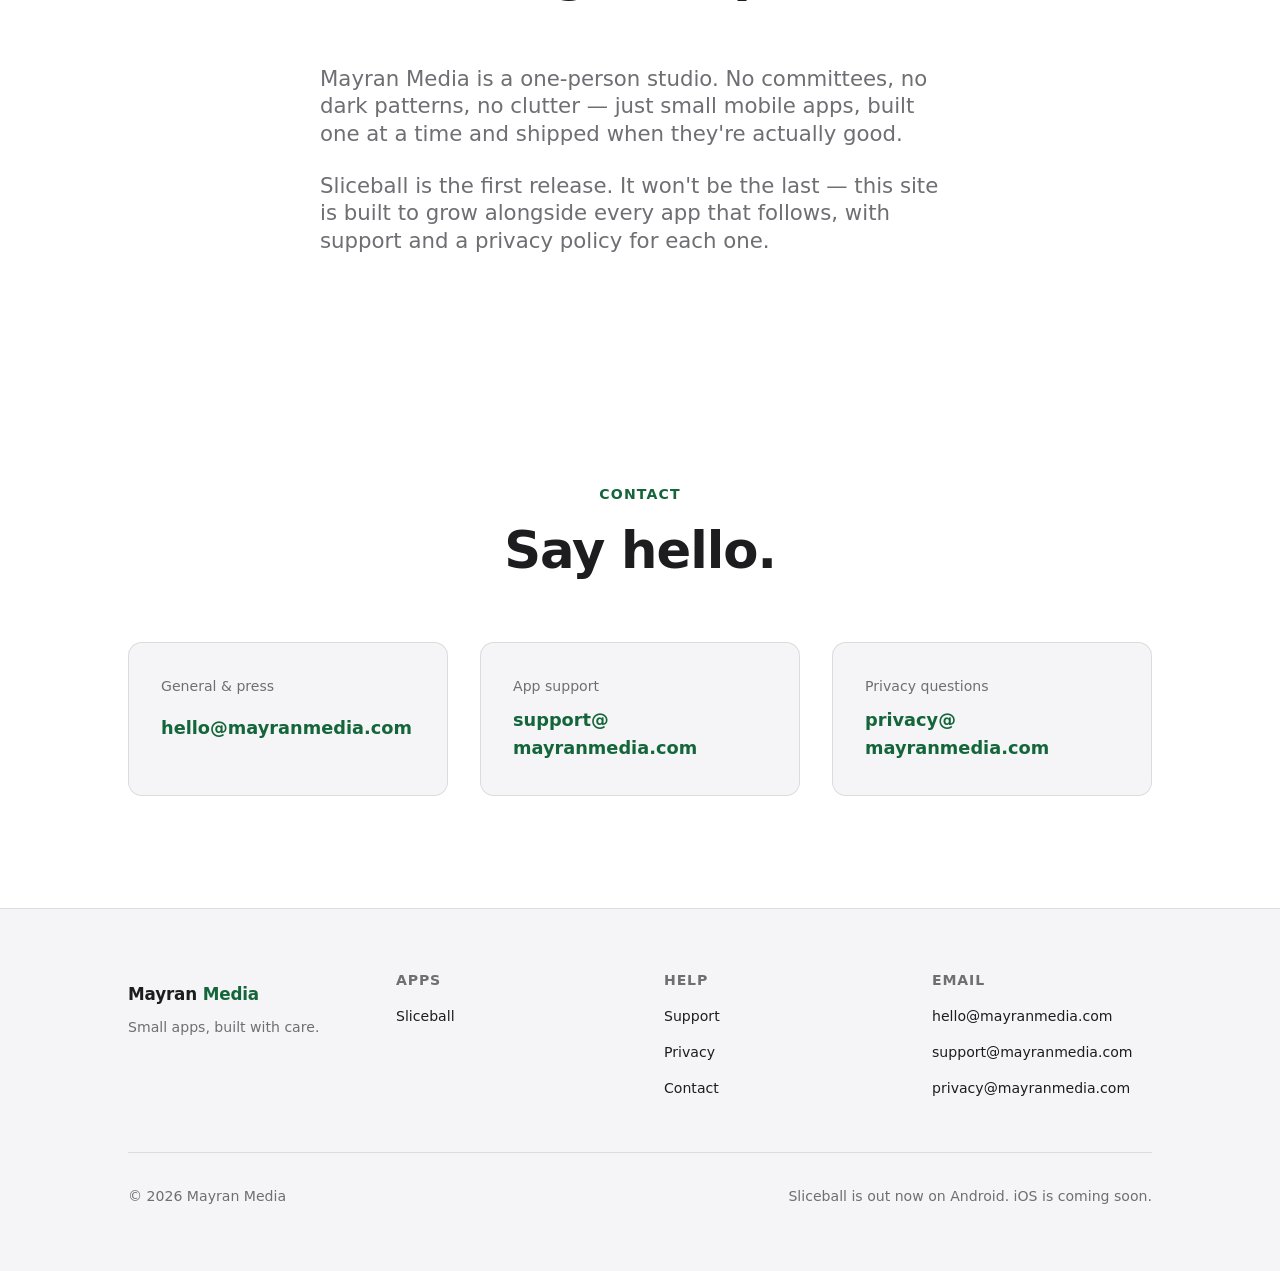
==== commit 861009a3: "Show a real Sliceball screenshot in the featured card Sliceball has shipped, so the homepage card no" ====
--- a/index.html
+++ b/index.html
@@ -66,19 +66,8 @@
         <div class="hero__featured reveal">
           <article class="app-card">
           <div class="app-card__visual">
-            <div class="sliceball-scene" aria-hidden="true">
-              <div class="sliceball-scene__phone">
-                <span class="sliceball-scene__island"></span>
-                <div class="sliceball-scene__screen">
-                  <span class="sliceball-scene__ball"></span>
-                  <div class="sliceball-scene__stack">
-                    <span class="sliceball-scene__card"></span>
-                    <span class="sliceball-scene__card"></span>
-                    <span class="sliceball-scene__card"></span>
-                  </div>
-                  <span class="sliceball-scene__floor"></span>
-                </div>
-              </div>
+            <div class="app-card__shot">
+              <img src="sliceball/assets/showcase/showcase-03-slicing.webp" alt="Sliceball: the ball dropping onto a stack of cards, mid-slice" width="900" height="1955" decoding="async">
             </div>
           </div>
           <div class="app-card__body">
@@ -139,19 +128,8 @@
              `.reveal` lives on `.games-grid`, not on individual cards. ~~>
         <article class="app-card">
           <div class="app-card__visual">
-            <div class="sliceball-scene" aria-hidden="true">
-              <div class="sliceball-scene__phone">
-                <span class="sliceball-scene__island"></span>
-                <div class="sliceball-scene__screen">
-                  <span class="sliceball-scene__ball"></span>
-                  <div class="sliceball-scene__stack">
-                    <span class="sliceball-scene__card"></span>
-                    <span class="sliceball-scene__card"></span>
-                    <span class="sliceball-scene__card"></span>
-                  </div>
-                  <span class="sliceball-scene__floor"></span>
-                </div>
-              </div>
+            <div class="app-card__shot">
+              <img src="sliceball/assets/showcase/showcase-03-slicing.webp" alt="Sliceball: the ball dropping onto a stack of cards, mid-slice" width="900" height="1955" decoding="async">
             </div>
           </div>
           <div class="app-card__body">
--- a/style.css
+++ b/style.css
@@ -654,6 +654,40 @@
   padding-top: var(--space-sm);
 }
 
+/* ---- Real screenshot inside .app-card__visual --------------------------
+   `.app-card__shot` replaces the abstract CSS scene once an app has
+   shipped (Jonathan, 2026-09-13: "fix the image with a real screengrab").
+   It is the Sliceball page's `.showcase__video-card` glass ring, copied
+   as-is per DESIGN-SPEC ("copy .showcase__video-card rather than
+   reopening the frame question"), sized the same way the abstract
+   scene was: a fixed width (`min(200px, 100%)`) and the screenshot's own
+   `aspect-ratio`, so the 4:3 visual box simply grows to fit it and
+   nothing is cropped. Do NOT size it by height (`align-self: stretch`
+   was tried first): the box's aspect-ratio height is not definite for a
+   flex child, so the shot fell back to the image's 900px natural width
+   and broke the card. Set `aspect-ratio` to the real file's pixel ratio
+   (store shots here are 900x1955).
+   ---------------------------------------------------------------------- */
+.app-card__shot {
+  width: min(200px, 100%);
+  aspect-ratio: 900 / 1955;
+  padding: 5px;
+  border-radius: var(--radius-lg);
+  overflow: hidden;
+  background: linear-gradient(160deg, rgba(255, 255, 255, 0.55), rgba(255, 255, 255, 0.05));
+  border: 1px solid var(--color-border);
+  box-shadow: inset 0 1px 0 rgba(255, 255, 255, 0.6),
+    0 30px 60px -30px var(--shadow-color);
+}
+.app-card__shot img {
+  display: block;
+  width: 100%;
+  height: 100%;
+  object-fit: cover;
+  border-radius: calc(var(--radius-lg) - 5px);
+  background: #000;
+}
+
 /* ---- Sliceball abstract visual -----------------------------------------
    Pure CSS/SVG-free illustration of the core mechanic (a card stack
    holding a ball above a floor line) — no screenshots or product art
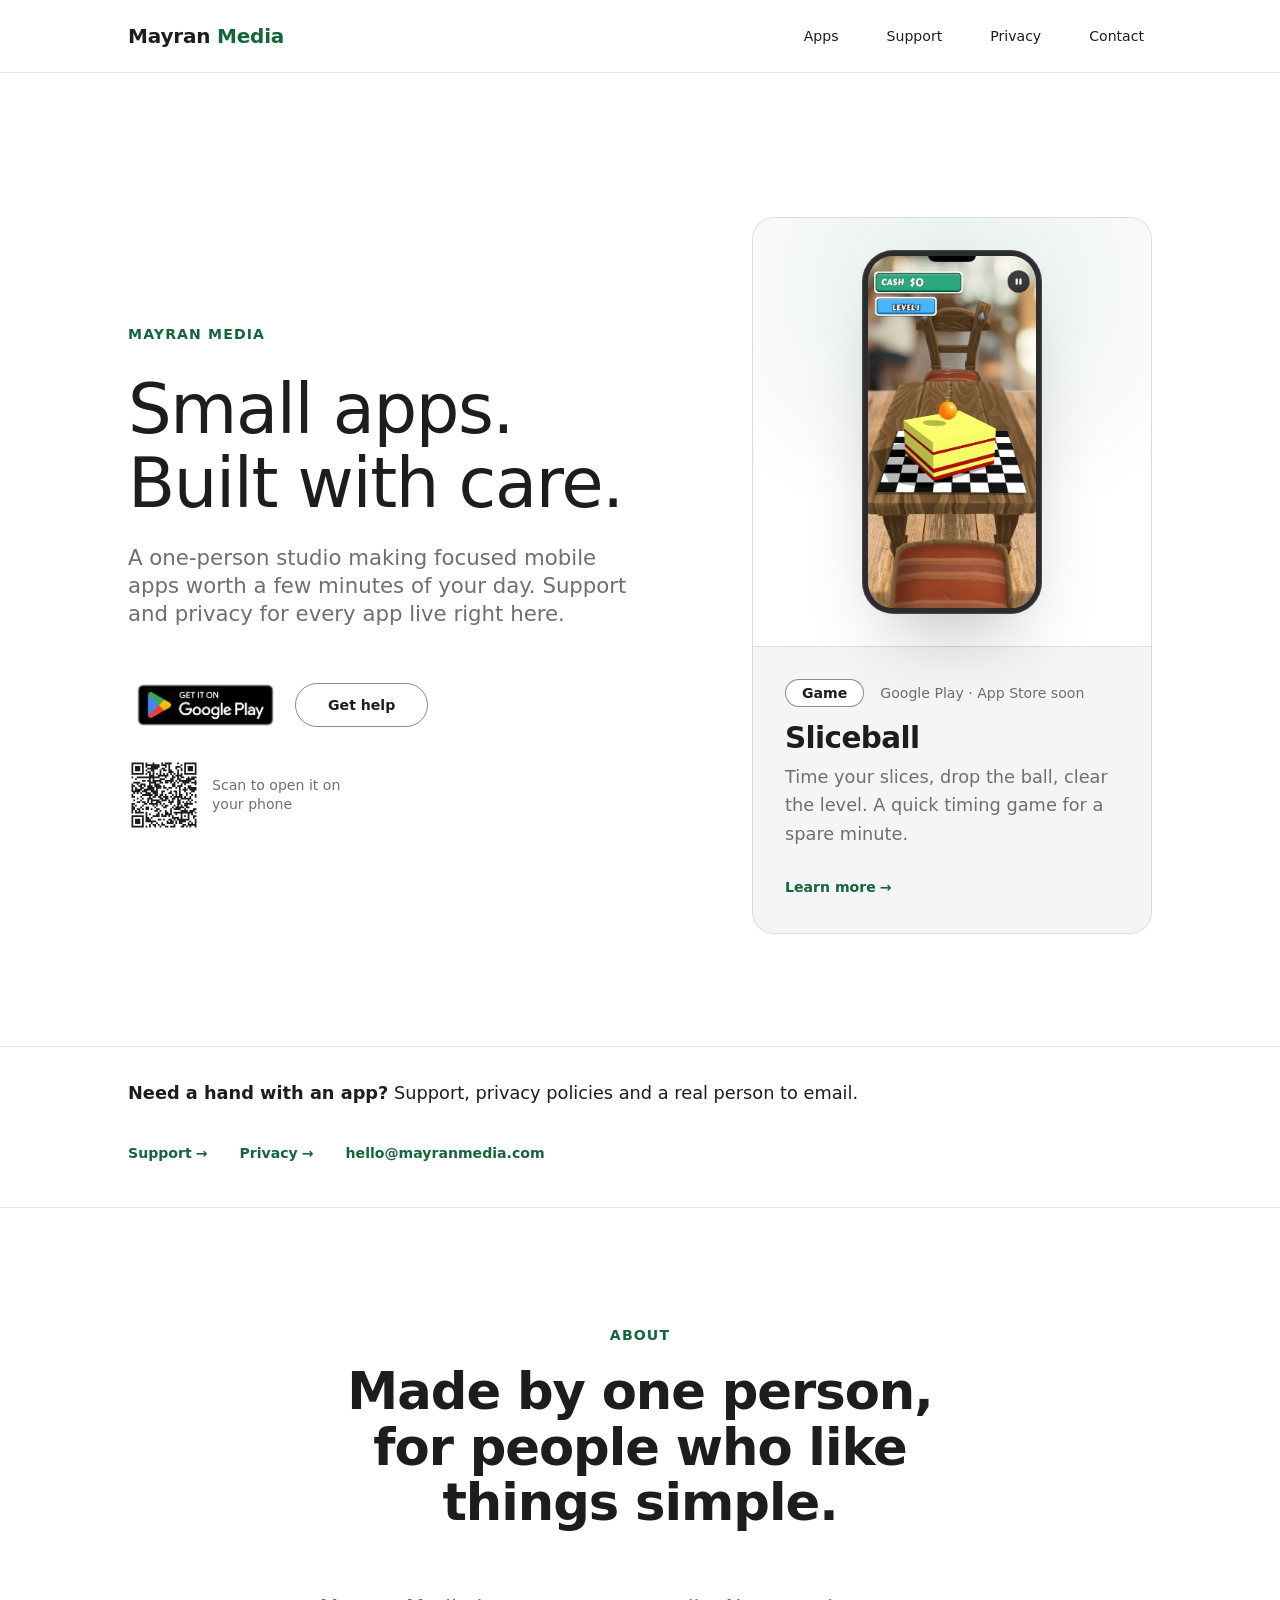
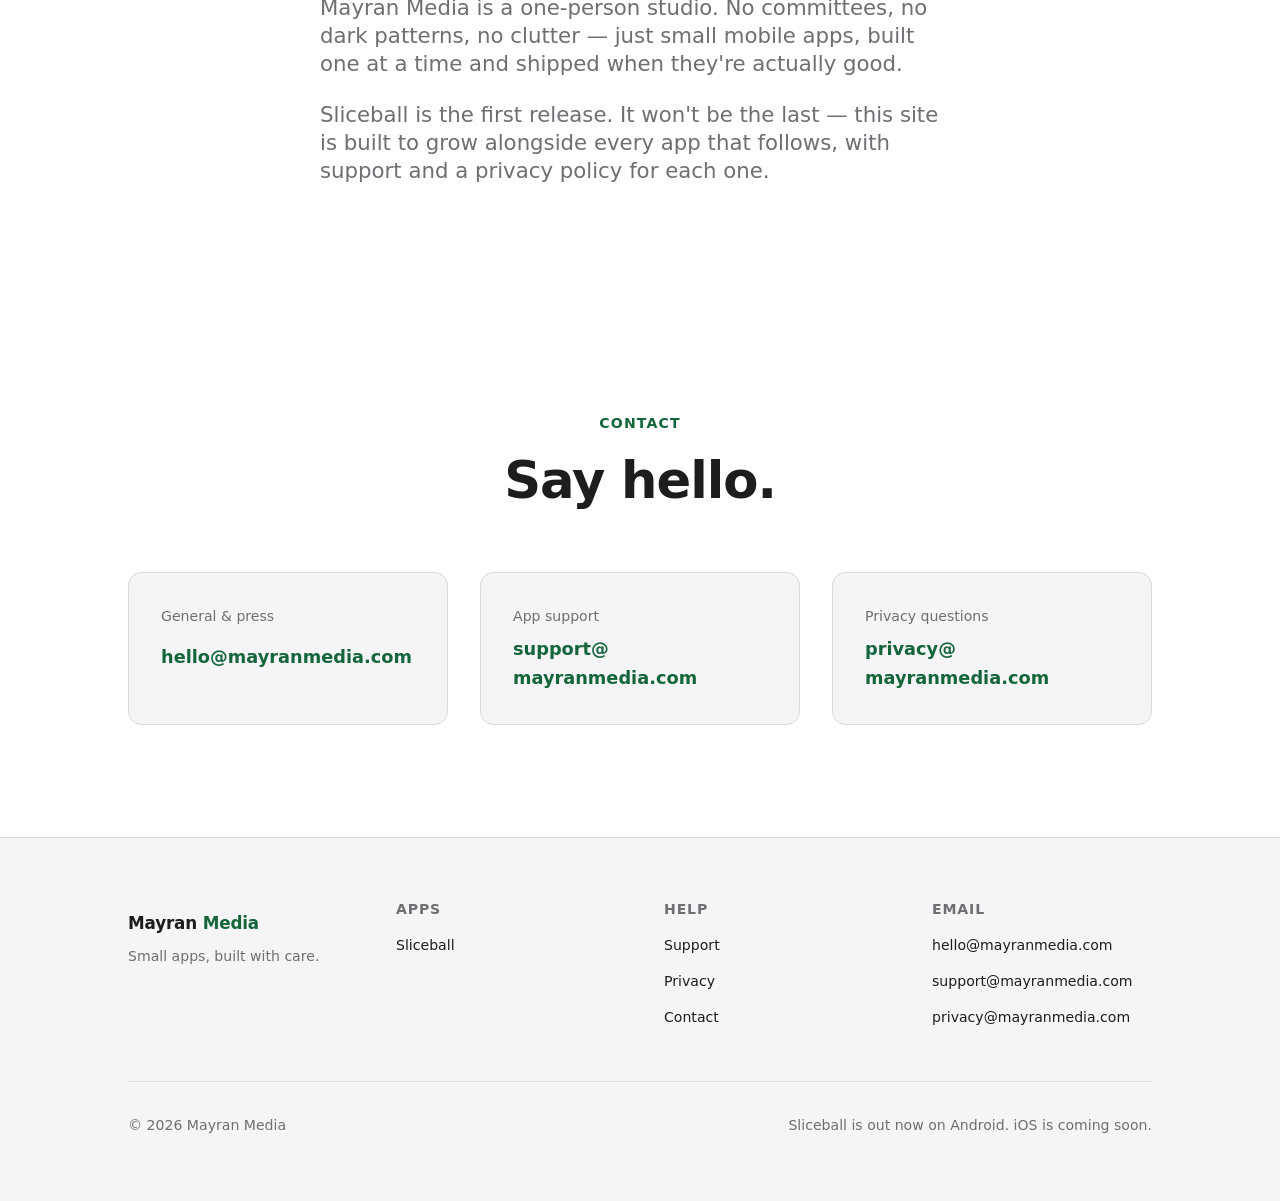
==== commit c7861248: "Rebuild the Sliceball page as "direction C" and put both pages on generic device frames Jonathan (20" ====
--- a/index.html
+++ b/index.html
@@ -44,9 +44,9 @@
 
   <!-- ====================== HERO (storefront) ======================
        The hero features ONE app: the most recently shipped one. When a
-       new app ships it replaces the card and the primary button here,
-       and the previous app stays listed in the #apps grid below. See
-       DESIGN-SPEC.md → "Storefront hero". -->
+       new app ships it replaces the card and the store block (badge +
+       QR) here, and the previous app stays listed in the #apps grid
+       below. See DESIGN-SPEC.md → "Storefront hero". -->
   <section class="hero hero--storefront" id="top">
     <div class="container">
       <div class="hero__content reveal-group">
@@ -58,16 +58,19 @@
             minutes of your day. Support and privacy for every app live
             right here.
           </p>
-          <div class="hero__actions reveal">
-            <a class="btn btn-primary" href="https://play.google.com/store/apps/details?id=com.mayranmedia.sliceball" rel="noopener">Get Sliceball on Google Play</a>
-            <a class="btn btn-secondary" href="#help">Get help</a>
+          <div class="store-block reveal">
+            <div class="store-block__badges">
+              <a class="store-badge" href="https://play.google.com/store/apps/details?id=com.mayranmedia.sliceball" rel="noopener"><img src="assets/store/google-play-badge.png" alt="Get it on Google Play" width="646" height="250"></a>
+              <a class="btn btn-secondary" href="#help">Get help</a>
+            </div>
+            <a class="store-block__qr" href="https://play.google.com/store/apps/details?id=com.mayranmedia.sliceball" rel="noopener"><img src="assets/store/qr-google-play.svg" alt="QR code: Sliceball on Google Play" width="164" height="164"><span>Scan to open it on your phone</span></a>
           </div>
         </div>
         <div class="hero__featured reveal">
           <article class="app-card">
           <div class="app-card__visual">
-            <div class="app-card__shot">
-              <img src="sliceball/assets/showcase/showcase-03-slicing.webp" alt="Sliceball: the ball dropping onto a stack of cards, mid-slice" width="900" height="1955" decoding="async">
+            <div class="device device--phone app-card__device">
+              <img class="device__screen" src="sliceball/assets/showcase/screen-03-slicing.webp" alt="Sliceball: the ball dropping onto a stack of cards, mid-slice" width="900" height="1883" decoding="async">
             </div>
           </div>
           <div class="app-card__body">
@@ -128,8 +131,8 @@
              `.reveal` lives on `.games-grid`, not on individual cards. ~~>
         <article class="app-card">
           <div class="app-card__visual">
-            <div class="app-card__shot">
-              <img src="sliceball/assets/showcase/showcase-03-slicing.webp" alt="Sliceball: the ball dropping onto a stack of cards, mid-slice" width="900" height="1955" decoding="async">
+            <div class="device device--phone app-card__device">
+              <img class="device__screen" src="sliceball/assets/showcase/screen-03-slicing.webp" alt="Sliceball: the ball dropping onto a stack of cards, mid-slice" width="900" height="1883" decoding="async">
             </div>
           </div>
           <div class="app-card__body">
--- a/style.css
+++ b/style.css
@@ -466,6 +466,27 @@
 }
 .hero__copy > * + * {
   margin-top: var(--space-md);
+}
+.hero__copy .store-block {
+  /* Same slot `.hero__actions` fills on the Sliceball page: one step
+     more air above the call to action than between the text blocks. */
+  margin-top: var(--space-xl);
+}
+.hero--storefront .store-block__badges {
+  /* The copy column is ~500px wide in the two-column hero and the badge,
+     the "Get help" button and the QR need ~535px on one line, so the QR
+     always wraps here. Make that wrap deliberate: the badge row takes the
+     full line so the QR is on its own row at every width. The basis goes
+     on the badges, not the QR: the QR's `max-width: 220px` clamps its
+     flex-basis before line-breaking, so `flex-basis: 100%` on it would
+     not force the wrap. */
+  flex-basis: 100%;
+}
+.hero--storefront .store-block__qr {
+  /* No hanging left divider on its own row — the divider only makes
+     sense beside the badges, as on the Sliceball page's full-width hero. */
+  padding-left: 0;
+  border-left: 0;
 }
 .hero__featured {
   display: flex;
@@ -534,10 +555,20 @@
    by two heroes of different heights (home vs. Sliceball), so it must not
    depend on the subject element's geometry. Verify any future change to
    this block by checking computed opacity at scrollTop 0, not by reading
-   the range values and assuming they're correct. */
+   the range values and assuming they're correct.
+
+   Storefront hero: the parallax applies to the COPY column only, never
+   to the featured `.app-card`. The 400px range was tuned for a text-only
+   hero; the featured card is ~760px tall and, on a phone, starts ~700px
+   down the page, so fading the whole `.hero__content` dimmed the
+   Sliceball screenshot to 40% before it had even scrolled into view
+   (Jonathan, 2026-09-13: "it fades too quickly, the preview of
+   sliceball"). The product shot is the point of the hero — it stays at
+   full opacity until it scrolls away like any other content. */
 @supports (animation-timeline: scroll()) {
   @media (prefers-reduced-motion: no-preference) {
-    .hero__content {
+    .hero:not(.hero--storefront) .hero__content,
+    .hero--storefront .hero__copy {
       animation: hero-parallax linear both;
       animation-timeline: scroll(root);
       animation-range: 0px 400px;
@@ -594,6 +625,15 @@
 }
 
 .app-card__visual {
+  /* `width: 100%` is load-bearing for Safari. Without it WebKit resolves
+     the aspect-ratio the other way round on this column-flex item —
+     width FROM the content height (shot + padding = 499px → 666px wide
+     inside a 400px card) — so the centered screenshot was shoved right
+     and clipped by the card's overflow (Jonathan, 2026-09-13, Safari
+     screenshot). An explicit width makes the ratio compute height from
+     width in every engine; the automatic min-height still lets a taller
+     shot grow the box. Chrome never showed the bug. */
+  width: 100%;
   aspect-ratio: 4 / 3;
   display: flex;
   align-items: center;
@@ -654,38 +694,144 @@
   padding-top: var(--space-sm);
 }
 
-/* ---- Real screenshot inside .app-card__visual --------------------------
-   `.app-card__shot` replaces the abstract CSS scene once an app has
-   shipped (Jonathan, 2026-09-13: "fix the image with a real screengrab").
-   It is the Sliceball page's `.showcase__video-card` glass ring, copied
-   as-is per DESIGN-SPEC ("copy .showcase__video-card rather than
-   reopening the frame question"), sized the same way the abstract
-   scene was: a fixed width (`min(200px, 100%)`) and the screenshot's own
-   `aspect-ratio`, so the 4:3 visual box simply grows to fit it and
-   nothing is cropped. Do NOT size it by height (`align-self: stretch`
-   was tried first): the box's aspect-ratio height is not definite for a
-   flex child, so the shot fell back to the image's 900px natural width
-   and broke the card. Set `aspect-ratio` to the real file's pixel ratio
-   (store shots here are 900x1955).
+/* ---- Device frame inside .app-card__visual -----------------------------
+   A shipped app's card shows a real screenshot inside the shared
+   `.device--phone` frame (below) instead of an abstract CSS scene.
+   `.app-card__device` only sets the frame's width: `min(180px, 100%)`
+   is the widest the phone can be while the whole card still reads as a
+   card and not a hero (Jonathan approved this from the "direction C"
+   mockup, 2026-09-13). The frame's height comes from the screenshot's
+   own width/height attributes, so the 4:3 visual box simply grows to
+   fit it and nothing is ever cropped. Do NOT size it by height: the
+   box's aspect-ratio height is not definite for a flex child, so a
+   height-based size falls back to the image's 900px natural width and
+   breaks the card (that bit the previous glass-ring shot). Use the
+   island-free `screen-*.webp` crops here, never the raw store shots.
+   The selector is two classes on purpose: `.device--phone` (below, later
+   in the file) sets its own `--device-w: 250px` at single-class
+   specificity, so a bare `.app-card__device` would lose on source order
+   and the card would get the 250px Sliceball-page phone.
    ---------------------------------------------------------------------- */
-.app-card__shot {
-  width: min(200px, 100%);
-  aspect-ratio: 900 / 1955;
-  padding: 5px;
-  border-radius: var(--radius-lg);
-  overflow: hidden;
-  background: linear-gradient(160deg, rgba(255, 255, 255, 0.55), rgba(255, 255, 255, 0.05));
-  border: 1px solid var(--color-border);
-  box-shadow: inset 0 1px 0 rgba(255, 255, 255, 0.6),
-    0 30px 60px -30px var(--shadow-color);
-}
-.app-card__shot img {
+.app-card__visual .app-card__device {
+  --device-w: min(180px, 100%);
+}
+
+/* ---- Generic device frames (shared: homepage card + Sliceball page) -----
+   Jonathan, 2026-09-13: "screengrabs need to all be on generic smart
+   devices, not iPhone-looking ones with an island". One phone, one
+   tablet, one graphite finish, used everywhere footage or a screenshot
+   is shown. Deliberately NOTHING but a uniform bezel and rounded corners:
+   no island, no notch, no home button, no side buttons, no camera
+   housing. That is the line Apple's marketing guidelines draw for
+   "generic devices" (no detail unique to Apple hardware), and it is what
+   keeps the frame from reading as either an iPhone or a Pixel.
+
+   Sizing: set `--device-w` on the element (any length, `min()` is fine);
+   bezel and radius are percentages of it so every size looks like the
+   same object. The SCREEN's height comes from the media's own
+   width/height attributes (`height: auto`), so put the real pixel size
+   on every <img>/<video> inside and nothing is ever cropped:
+     phone gameplay clip  444 x 960   (assets/showcase/gameplay-iphone.*)
+     tablet gameplay clip 720 x 960   (assets/showcase/gameplay-ipad.*)
+     screenshots          900 x 1883  (assets/showcase/screen-*.webp —
+                          the store shots with the island cropped off
+                          the top, 72px; the originals are untouched)
+   Radii: phone bezel 3.2% / corner 17.6%; tablet bezel 3.6% / corner 6%
+   (a real tablet's corners are much tighter than a phone's). The screen
+   radius is corner minus bezel so the two curves stay concentric.
+   ---------------------------------------------------------------------- */
+.device {
+  position: relative;
+  box-sizing: border-box;
+  flex-shrink: 0;
+  background: #2b2b30;
+  box-shadow: inset 0 0 0 1px rgba(255, 255, 255, 0.14),
+    0 40px 80px -30px var(--shadow-color);
+}
+.device--phone {
+  --device-w: 250px;
+  width: var(--device-w);
+  padding: calc(var(--device-w) * 0.032);
+  border-radius: calc(var(--device-w) * 0.176);
+}
+.device--phone .device__screen {
+  border-radius: calc(var(--device-w) * 0.144);
+}
+.device--tablet {
+  --device-w: 440px;
+  width: var(--device-w);
+  padding: calc(var(--device-w) * 0.036);
+  border-radius: calc(var(--device-w) * 0.06);
+}
+.device--tablet .device__screen {
+  border-radius: calc(var(--device-w) * 0.024);
+}
+.device__screen {
   display: block;
   width: 100%;
-  height: 100%;
+  height: auto;
   object-fit: cover;
-  border-radius: calc(var(--radius-lg) - 5px);
   background: #000;
+}
+
+/* ---- Store block (Play badge + iOS status + QR) -------------------------
+   The primary call to action on both pages. The Google Play badge is
+   Google's OWN artwork (assets/store/google-play-badge.png, downloaded
+   from play.google.com/intl/en_us/badges with Jonathan's OK, 2026-09-13)
+   and must not be recoloured, re-drawn, cropped or animated. The PNG
+   already carries its own clear space, so no extra padding is needed;
+   at 60px tall the badge itself is ~46px, above Google's 40px minimum.
+   The QR code (assets/store/qr-google-play.svg) points at the same Play
+   listing and is hidden on coarse-pointer devices (a phone or tablet in
+   the hand cannot usefully scan itself) and at narrow widths.
+   When the App Store listing goes live: add its official badge FIRST in
+   `.store-block__badges` (Apple's rule), keep the Play badge the same
+   size or larger (Google's rule), replace the coming-soon pill, and
+   point the QR at a device-aware link rather than one store.
+   ---------------------------------------------------------------------- */
+.store-block {
+  display: flex;
+  flex-wrap: wrap;
+  align-items: center;
+  gap: var(--space-md);
+}
+.store-block__badges {
+  display: flex;
+  flex-wrap: wrap;
+  align-items: center;
+  gap: var(--space-xs);
+}
+.store-badge {
+  display: inline-flex;
+  border-radius: var(--radius-sm);
+}
+.store-badge img {
+  display: block;
+  height: 60px;
+  width: auto;
+}
+.store-block__qr {
+  display: flex;
+  align-items: center;
+  gap: var(--space-xs);
+  padding-left: var(--space-md);
+  border-left: 1px solid var(--color-border);
+  font-size: var(--text-small);
+  line-height: 1.4;
+  color: var(--color-text-secondary);
+  max-width: 220px;
+  text-align: left;
+}
+.store-block__qr img {
+  display: block;
+  width: 72px;
+  height: 72px;
+  flex-shrink: 0;
+}
+@media (pointer: coarse), (max-width: 640px) {
+  .store-block__qr {
+    display: none;
+  }
 }
 
 /* ---- Sliceball abstract visual -----------------------------------------
@@ -830,247 +976,249 @@
   }
 }
 
-/* ---- Sliceball showcase: real gameplay video ---------------------------
-   Same "one game, one `.<name>-*` visual living in the shared sheet"
-   pattern as `.sliceball-scene` above — this is Sliceball's second visual.
-
-   This used to be a scroll-scrubbed crossfade through six screenshots
-   (view-timeline + @keyframes, one per frame). Jonathan tried it and felt
-   the image-to-image motion looked "robotic" and asked for a real screen
-   recording instead. A muted, looping, autoplaying <video> of an actual
-   Simulator recording (captured, trimmed, and compressed — see
-   DESIGN-SPEC.md's asset-pipeline note) replaces the whole crossfade
-   mechanism: no view-timeline, no @keyframes, no scroll-linked JS.
-   The CSS-drawn phone chassis (notch/buttons/glass highlight) that
-   originally wrapped this video is ALSO gone now — see the
-   `.showcase__video-card` comment below for why — so the video sits in a
-   plain rounded card, not a fake device frame.
-   The six screenshots didn't disappear — they moved to their own
-   `.showcase-gallery` section right below, as a plain swipeable strip
-   (the same peek/snap pattern this gallery used to use as its no-motion
-   fallback), since they're still useful for a static, closer look at
-   specific screens.
-
-   Later still: went from one card to two side by side (iPhone + iPad),
-   to show real footage on both device families rather than implying
-   iPad support only via the "coming to iOS and Android" text. The
-   iPhone clip is genuine real-device footage (recorded on an actual
-   iPhone, not a Simulator) -- Jonathan's original ask, all the way back,
-   was for this to look like "a real phone playing the game," and actual
-   hardware footage satisfies that more directly than any Simulator
-   recording could. The iPad clip is a fresh Simulator recording. Each
-   card's `aspect-ratio` matches its own source recording's native pixel
-   dimensions exactly (see `.showcase__video-card` below) -- don't reuse
-   one card's ratio for the other, and don't assume both will ever share
-   one ratio going forward.
-
-   Most recent round: Jonathan asked to bring back "a real phone" around
-   the video after all -- but explicitly not the earlier illustrated
-   chassis (bezel/notch/buttons), which had read as more "mockup" than
-   the plain screenshots it replaced. Three genuinely different frame
-   options were mocked up and shown side by side (a plain rounded card
-   with no frame at all; a refined photorealistic-style device bezel;
-   and a minimal glass edge) before touching this file -- see
-   DESIGN-SPEC.md's `.showcase` section for the full writeup of all
-   three. Jonathan picked the minimal glass edge: a thin translucent
-   ring plus a soft floating shadow, `.showcase__video-card` below --
-   deliberately not an illustrated phone (no notch, no buttons, no claim
-   to a specific model), just enough materiality to say "this sits
-   inside something."
-   ------------------------------------------------------------------------ */
-.showcase {
+/* ---- Device figure + pause chip (Sliceball page) -----------------------
+   `.device-figure` is the unit the Sliceball page repeats: one `.device`
+   (see "Generic device frames" above) with, when the screen is a looping
+   <video>, a `.video-toggle` chip directly beneath it. A flex column so
+   the chip is always centred under the device whatever `--device-w` is.
+
+   Why the pause control is a chip UNDER the device and not a glyph on
+   the screen (2026-09-13): the game footage already shows Sliceball's
+   own in-game pause button in the corner, so an overlaid pause glyph
+   read as a second copy of that control and it was not obvious which
+   one was the page's. The chip stays for WCAG 2.2.2 (Pause, Stop, Hide:
+   any auto-starting motion longer than 5s needs a visible stop) -
+   script.js wires it, keeps `data-state` / `aria-pressed` / `aria-label`
+   in sync with the video's own play/pause events, and never auto-starts
+   the clip under `prefers-reduced-motion: reduce`.
+
+   Chip shape: the `.badge--coming-soon` pill language (hairline border,
+   `--radius-full`, `--text-small`, 600 weight) in `--color-text-secondary`
+   so it reads as a quiet utility control, not a call to action. 32px
+   tall visually; the transparent `::before` extends the hit area to 44px
+   (WCAG 2.5.8 / Apple HIG) without making the pill itself taller. Both
+   the icon and the label are drawn twice (pause + play variants) and
+   swapped by `data-state` in CSS, so script.js only flips one attribute.
+   ---------------------------------------------------------------------- */
+.device-figure {
+  display: flex;
+  flex-direction: column;
+  align-items: center;
+  gap: var(--space-xs);
+}
+.video-toggle {
   position: relative;
-  padding-block: var(--space-section);
-}
-.showcase::before {
-  /* Same ambient glow treatment as .hero, mirrored underneath this
-     section too -- Apple product pages repeat a soft color wash behind
-     each major showcase moment, not just the very first one. */
+  display: inline-flex;
+  align-items: center;
+  gap: var(--space-2xs);
+  height: 32px;
+  padding: 0 var(--space-sm);
+  border: 1px solid var(--color-border-strong);
+  border-radius: var(--radius-full);
+  background: var(--color-bg);
+  color: var(--color-text-secondary);
+  font-family: var(--font-text);
+  font-size: var(--text-small);
+  font-weight: 600;
+  line-height: 1;
+  cursor: pointer;
+}
+.video-toggle::before {
+  /* Invisible hit-area extension: 6px above and below the 32px pill
+     makes the target 44px tall. Horizontal extent is already > 44px. */
   content: "";
   position: absolute;
-  inset: 0;
-  z-index: -1;
-  background: radial-gradient(100% 70% at 50% 40%, var(--color-accent-soft), transparent 70%);
-  pointer-events: none;
-}
-.showcase__grid {
-  display: grid;
-  gap: var(--space-2xl);
-  align-items: center;
-}
-.showcase__copy h2 {
-  margin-top: var(--space-2xs);
-}
-.showcase__list {
-  margin-top: var(--space-md);
-  padding-left: 1.1em;
-  color: var(--color-text-secondary);
-}
-.showcase__list li {
-  padding-left: var(--space-3xs);
-}
-.showcase__list li + li {
-  margin-top: var(--space-2xs);
-}
-.showcase__stage {
-  /* Two devices side by side (iPhone + iPad), to show the game is real,
-     playable footage on both -- not just "coming to iOS and Android" as
-     text. Wraps to stacked on narrow viewports rather than squeezing
-     both cards below a usable width. */
-  display: flex;
-  justify-content: center;
-  align-items: flex-start;
-  flex-wrap: wrap;
-  gap: var(--space-xl);
-}
-.showcase__device {
-  display: flex;
-  flex-direction: column;
-  align-items: center;
-  gap: var(--space-sm);
-}
-.showcase__device-label {
-  font-size: var(--text-small);
-  font-weight: 600;
-  text-transform: uppercase;
-  letter-spacing: 0.06em;
-  color: var(--color-text-secondary);
-}
-.showcase__video-card {
-  /* Minimal glass edge -- the direction Jonathan picked from three
-     options mocked up side by side (see the section comment above and
-     DESIGN-SPEC.md). A thin translucent ring (the gradient background
-     + 1px border below) and a soft floating shadow, NOT an illustrated
-     phone: no notch, no side buttons, nothing claiming a specific
-     device model. `padding` on this element IS the ring's thickness --
-     the video sits inset from it, so don't remove the padding without
-     also rethinking the ring (it'd collapse to nothing). This also
-     still sidesteps the crop problem the old chassis caused: each
-     card's aspect-ratio matches its own recording's native ratio
-     exactly (iPhone real-device footage: 498:1080; iPad Simulator
-     footage: 720:960 -- see the two rules below), so `object-fit:
-     cover` on `.showcase__video` never has to crop anything; it's only
-     there as a safety net if a future re-recording comes in at a
-     slightly different ratio. Sized smaller than the old single-card
-     layout (min(220px, 42vw) vs. the old min(300px, 78vw)) since two
-     sit side by side. */
-  position: relative;
-  width: min(220px, 42vw);
-  padding: 5px;
-  border-radius: var(--radius-lg);
-  overflow: hidden;
-  background: linear-gradient(160deg, rgba(255, 255, 255, 0.55), rgba(255, 255, 255, 0.05));
-  border: 1px solid var(--color-border);
-  box-shadow:
-    inset 0 1px 1px rgba(255, 255, 255, 0.4),
-    0 30px 60px -30px var(--shadow-color);
-}
-.showcase__device:nth-child(1) .showcase__video-card {
-  aspect-ratio: 498 / 1080;
-}
-.showcase__device:nth-child(2) .showcase__video-card {
-  aspect-ratio: 720 / 960;
-}
-.showcase__video {
-  /* The "screen" inside the glass ring -- its own slightly smaller
-     radius so the ring reads as a frame around it, not just a shadow
-     the video happens to sit near. `background: #000` (moved here from
-     `.showcase__video-card`, which is now the translucent ring instead
-     of the screen) shows through as a dark backdrop before the video's
-     first frame paints. */
-  width: 100%;
-  height: 100%;
-  object-fit: cover;
+  inset: -6px 0;
+}
+.video-toggle:hover {
+  color: var(--color-text);
+}
+.video-toggle__icon,
+.video-toggle__text {
+  display: none;
+}
+.video-toggle[data-state="playing"] .video-toggle__icon--pause,
+.video-toggle[data-state="playing"] .video-toggle__text--pause,
+.video-toggle[data-state="paused"] .video-toggle__icon--play,
+.video-toggle[data-state="paused"] .video-toggle__text--play {
   display: block;
-  border-radius: calc(var(--radius-lg) - 5px);
-  background: #000;
-}
-.showcase__video-toggle {
-  /* A visible, always-available pause control for the auto-looping
-     video -- WCAG 2.2.2 (Pause, Stop, Hide) requires a way to stop any
-     auto-starting motion that lasts more than 5 seconds, and this loops
-     indefinitely. See script.js for the click handler and the
-     prefers-reduced-motion gate that keeps this video from ever
-     auto-starting for users who've asked for less motion. */
-  position: absolute;
-  right: 10px;
-  bottom: 10px;
-  z-index: 4;
-  width: 34px;
-  height: 34px;
-  padding: 0;
-  border: none;
-  border-radius: var(--radius-full);
-  background: rgba(0, 0, 0, 0.45);
-  display: flex;
-  align-items: center;
-  justify-content: center;
-  cursor: pointer;
-}
-.showcase__video-toggle:focus-visible {
-  outline: 2px solid #fff;
-  outline-offset: 2px;
-}
-.showcase__video-toggle-icon {
-  display: none;
-}
-.showcase__video-toggle[data-state="playing"] .showcase__video-toggle-icon--pause,
-.showcase__video-toggle[data-state="paused"] .showcase__video-toggle-icon--play {
-  display: block;
-}
-.showcase__video-toggle-icon--pause {
+}
+.video-toggle__icon--pause {
   width: 3px;
-  height: 12px;
-  background: #fff;
-  box-shadow: 6px 0 0 #fff;
-}
-.showcase__video-toggle-icon--play {
+  height: 10px;
+  background: currentColor;
+  box-shadow: 5px 0 0 currentColor;
+  margin-right: 5px; /* room for the box-shadow bar, which takes no layout space */
+}
+.video-toggle__icon--play {
   width: 0;
   height: 0;
-  margin-left: 2px; /* optical centering: a triangle's visual weight sits left of its box */
-  border-top: 6px solid transparent;
-  border-bottom: 6px solid transparent;
-  border-left: 10px solid #fff;
-}
-
-@media (min-width: 700px) {
-  .showcase__grid {
-    grid-template-columns: minmax(0, 5fr) minmax(0, 4fr);
-  }
-}
-
-/* ---- Sliceball screenshot gallery (secondary) ---------------------------
-   The six real screenshots that used to crossfade inside the showcase
-   phone now live here instead, as a plain horizontally-scrolling,
-   snap-to-frame strip — the exact same peek/swipe pattern
-   `.showcase__screen`/`.showcase__frame` used as their no-motion
-   fallback, just without a phone chassis around each shot. */
-.showcase-gallery {
-  padding-block: var(--space-section);
-}
-.showcase-gallery__strip {
-  display: flex;
-  gap: var(--space-md);
-  margin-top: var(--space-lg);
-  padding-inline: var(--space-md);
-  padding-bottom: var(--space-2xs);
-  overflow-x: auto;
-  scroll-snap-type: x mandatory;
-  -webkit-overflow-scrolling: touch;
-  scrollbar-width: none;
-}
-.showcase-gallery__strip::-webkit-scrollbar {
-  display: none;
-}
-.showcase-gallery__shot {
-  flex: 0 0 auto;
-  width: min(220px, 55vw);
-  height: auto;
-  aspect-ratio: 900 / 1955;
-  object-fit: cover;
-  border-radius: var(--radius-md);
-  scroll-snap-align: center;
-  box-shadow: 0 20px 40px -24px var(--shadow-color);
+  border-top: 5px solid transparent;
+  border-bottom: 5px solid transparent;
+  border-left: 8px solid currentColor;
+}
+
+/* ---- Story hero (Sliceball page) ---------------------------------------
+   `.hero--story` centres the base hero and lets ONE `.device-figure`
+   (`.hero__device`) hang down out of the hero over the grey band below.
+   The overlap is a shared custom property, `--hero-overlap`, consumed by
+   two rules that must stay in step: the figure's negative bottom margin
+   here, and `.story-tablet`'s top padding below (which reserves the same
+   space again so the tablet copy starts below the phone, not under it).
+   The two sections are siblings, so the property is declared on BOTH
+   (custom properties only inherit downwards) - 200px on desktop, 140px
+   at 800px and below.
+
+   The base `.hero` clips (`overflow: hidden`) to contain its glow;
+   this variant must NOT clip, or the hanging phone is cut off at the
+   hero's bottom edge. The glow (`.hero::before`, `inset: 0`) never
+   overflows anyway, so nothing is lost. `position: relative; z-index: 1`
+   on the figure paints it above the following section's background.
+   ---------------------------------------------------------------------- */
+.hero--story,
+.story-tablet {
+  --hero-overlap: 200px;
+}
+.hero--story {
+  overflow: visible;
+  padding-bottom: 0;
+  text-align: center;
+}
+.hero--story .hero__content {
+  margin-inline: auto;
+}
+.hero--story h1,
+.hero--story .hero__lead {
+  margin-inline: auto;
+}
+.hero--story .store-block,
+.hero--story .store-block__badges {
+  /* Both levels centre: the block itself, and the badge row inside it
+     once the Play badge and the coming-soon pill wrap onto two lines. */
+  justify-content: center;
+}
+.hero--story .store-block {
+  margin-top: var(--space-xl);
+}
+.hero__device {
+  position: relative;
+  z-index: 1;
+  margin-top: var(--space-2xl);
+  margin-bottom: calc(-1 * var(--hero-overlap));
+}
+.hero__device .device--phone {
+  --device-w: min(330px, 70vw);
+}
+
+/* ---- Tablet band (Sliceball page) --------------------------------------
+   The `--color-bg-elevated` section the hero phone hangs into. Its top
+   padding = the overlap the phone occupies + one normal section gap, so
+   the grid below starts clear of the phone. Two columns (copy | tablet)
+   on desktop; copy-first, centred, single column at 800px and below -
+   the same breakpoint the storefront hero collapses at.
+   ---------------------------------------------------------------------- */
+.story-tablet {
+  background: var(--color-bg-elevated);
+  padding-top: calc(var(--hero-overlap) + var(--space-section));
+  padding-bottom: var(--space-section);
+}
+.story-tablet__grid {
+  display: grid;
+  grid-template-columns: minmax(0, 1fr) minmax(0, 1.1fr);
+  gap: var(--space-2xl);
+  align-items: center;
+}
+.story-tablet__copy > * + * {
+  margin-top: var(--space-md);
+}
+.story-tablet__copy h2 {
+  margin-top: var(--space-2xs);
+}
+.story-tablet__pills {
+  display: flex;
+  flex-wrap: wrap;
+  gap: var(--space-xs);
+}
+.story-tablet__device .device--tablet {
+  /* `100%` (the grid column) rather than a vw: at 1280 the column is
+     ~500px, so a fixed 520px would spill 10px into the gutter. */
+  --device-w: min(520px, 100%);
+}
+
+/* ---- Feature rows (Sliceball page) ------------------------------------
+   Three rows, each copy + one framed screenshot, alternating sides
+   (text | phone, phone | text, text | phone). The swap is `order` on
+   even rows' copy, so the DOM is always copy-then-image and reading
+   order never changes. `.feature-row__index` is the old step-card's
+   "01/02/03" style, kept as the row's small accent counter. At 800px
+   and below each row stacks: centred copy, then a 220px phone.
+   ---------------------------------------------------------------------- */
+.feature-rows .container > * + * {
+  margin-top: var(--space-3xl);
+}
+.feature-row {
+  display: grid;
+  grid-template-columns: minmax(0, 1fr) minmax(0, 1fr);
+  gap: var(--space-2xl);
+  align-items: center;
+}
+.feature-row__copy {
+  max-width: var(--measure);
+}
+.feature-row__copy > * + * {
+  margin-top: var(--space-md);
+}
+.feature-row:nth-child(even) .feature-row__copy {
+  order: 2;
+}
+.feature-row__index {
+  display: block;
+  font-family: var(--font-text);
+  font-size: var(--text-small);
+  font-weight: 700;
+  letter-spacing: 0.04em;
+  color: var(--color-accent);
+}
+.feature-row__copy h2 {
+  margin-top: var(--space-2xs);
+}
+.feature-row__device {
+  display: flex;
+  justify-content: center;
+}
+.feature-row__device .device--phone {
+  --device-w: min(260px, 70vw);
+}
+
+@media (max-width: 800px) {
+  .hero--story,
+  .story-tablet {
+    --hero-overlap: 140px;
+  }
+  .story-tablet__grid {
+    grid-template-columns: minmax(0, 1fr);
+    text-align: center;
+  }
+  .story-tablet__pills {
+    justify-content: center;
+  }
+  .feature-rows .container > * + * {
+    margin-top: var(--space-2xl);
+  }
+  .feature-row {
+    grid-template-columns: minmax(0, 1fr);
+    gap: var(--space-lg);
+    text-align: center;
+  }
+  .feature-row__copy {
+    margin-inline: auto;
+  }
+  .feature-row:nth-child(even) .feature-row__copy {
+    order: 0;
+  }
+  .feature-row__device .device--phone {
+    --device-w: min(220px, 70vw);
+  }
 }
 
 /* ---- Contact ------------------------------------------------------------- */
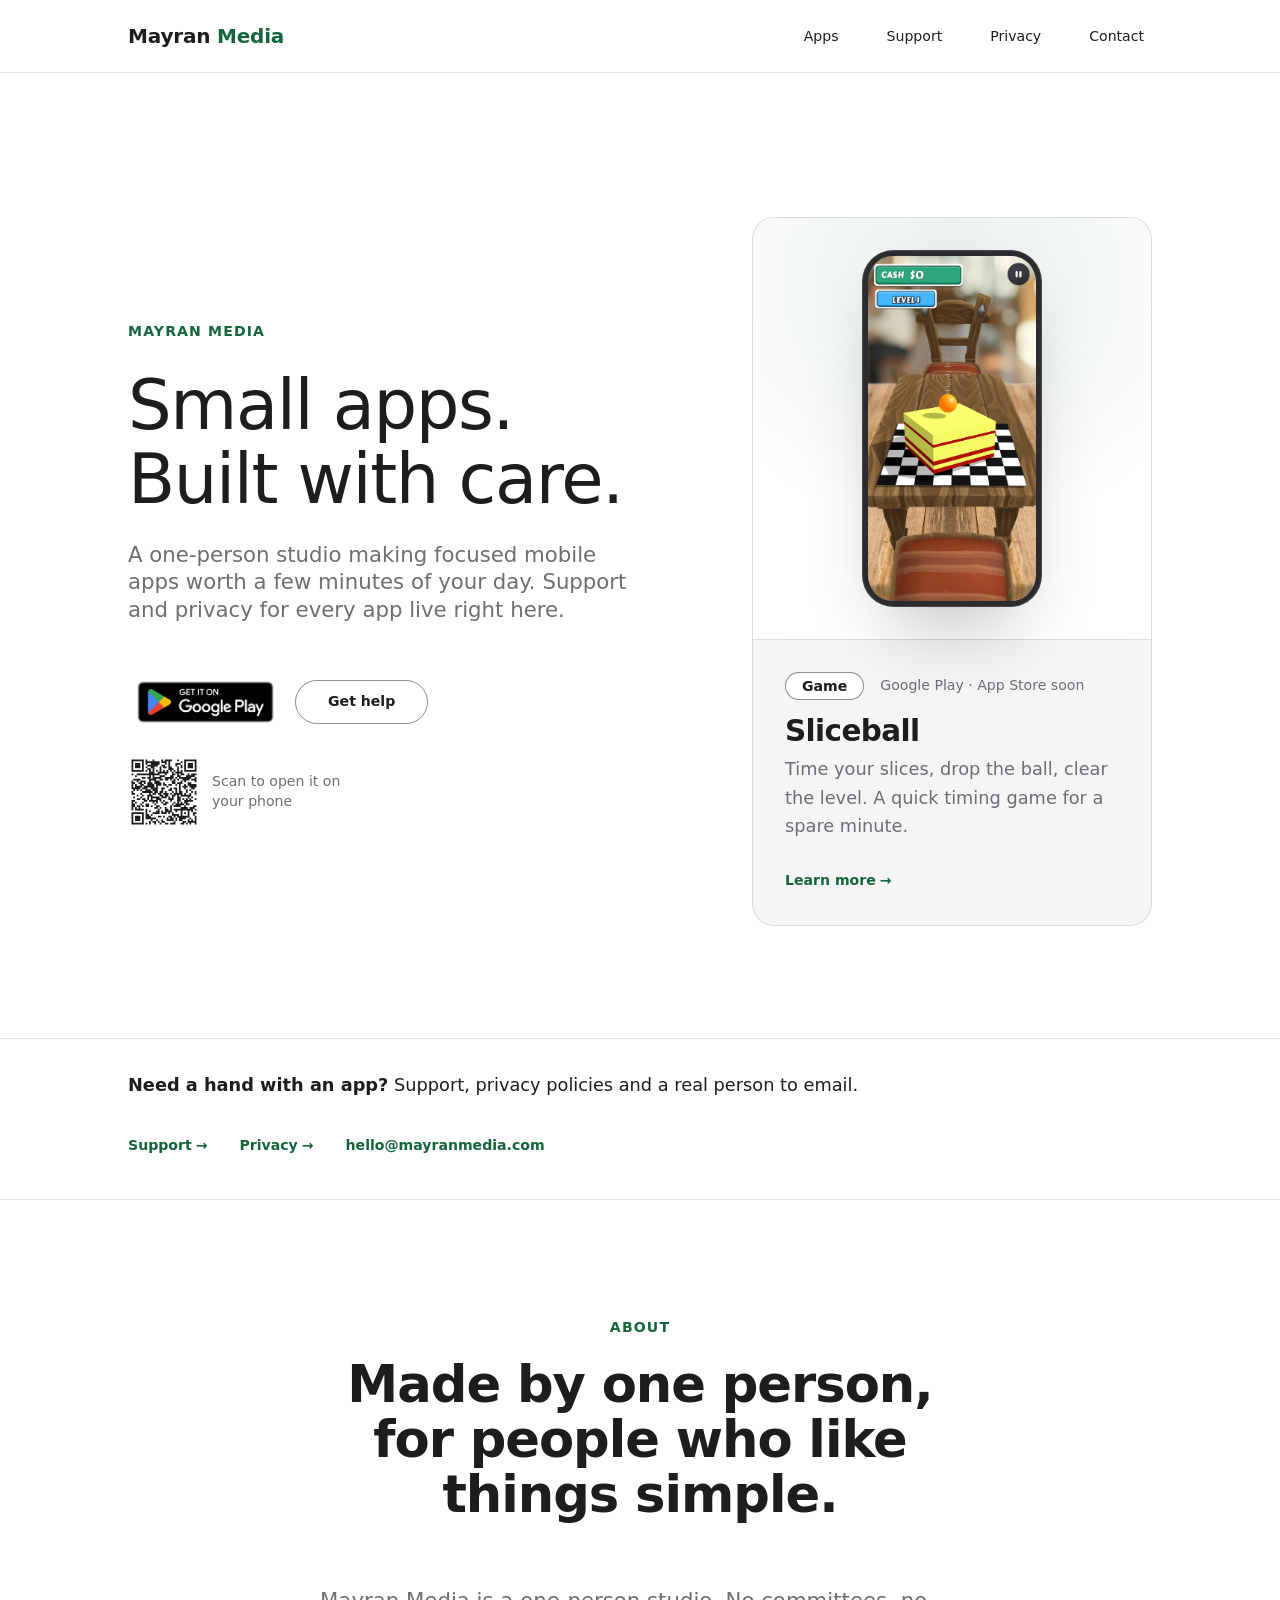
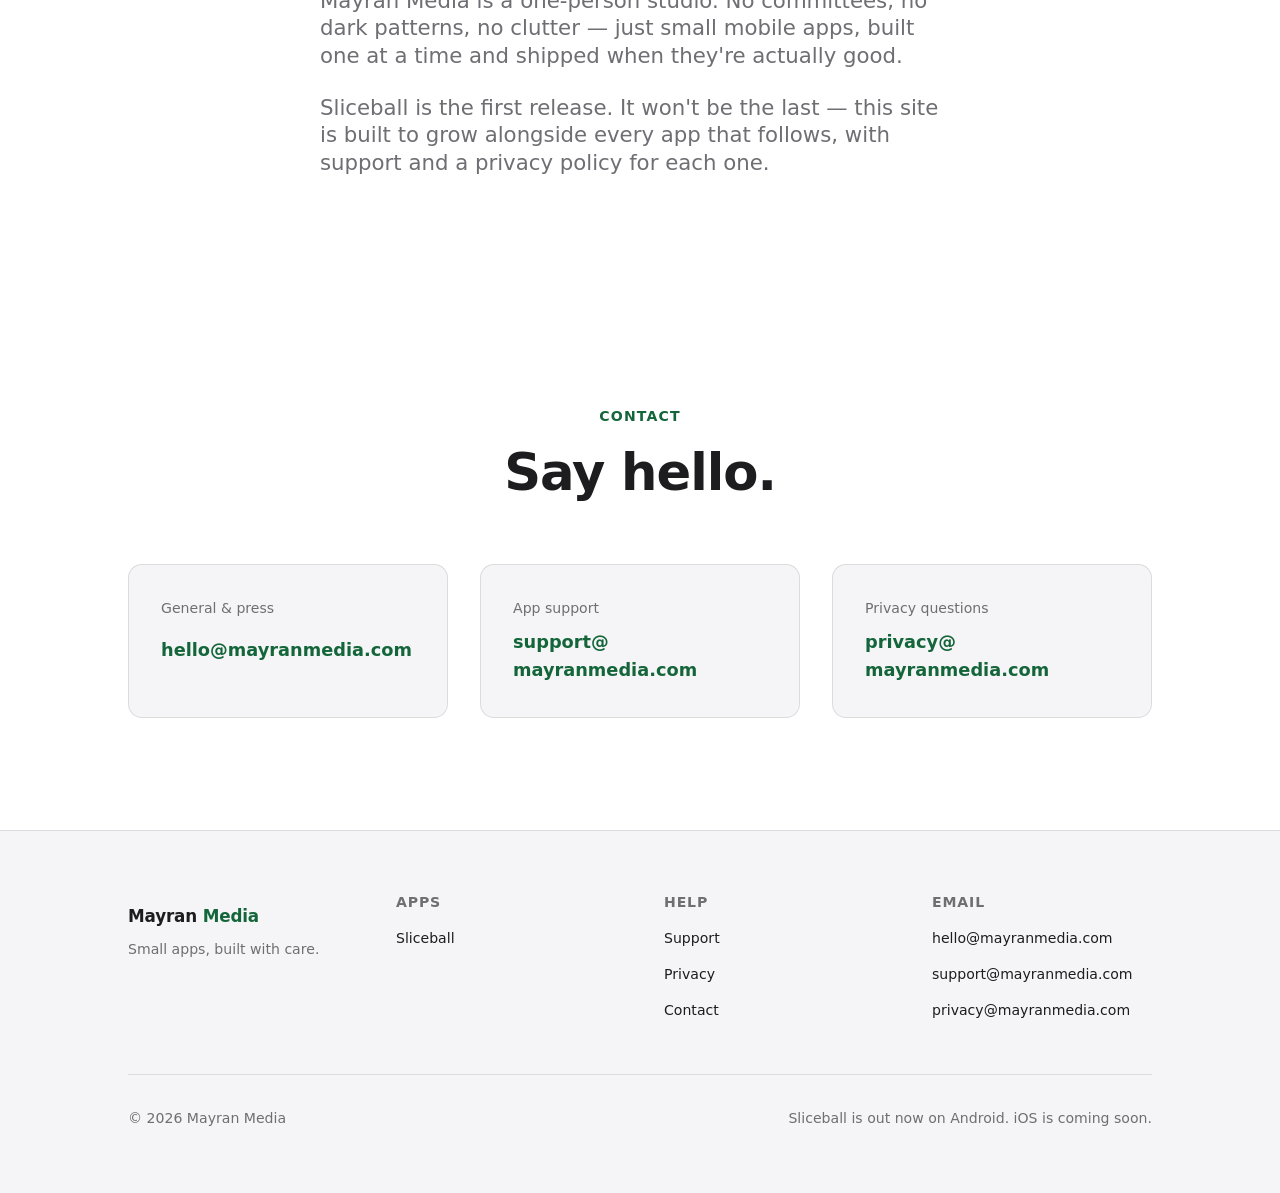
==== commit 298a1bce: "Crop the screenshots below the island for real (112px, not 72px) Jonathan, on the live site: "the sc" ====
--- a/index.html
+++ b/index.html
@@ -70,7 +70,7 @@
           <article class="app-card">
           <div class="app-card__visual">
             <div class="device device--phone app-card__device">
-              <img class="device__screen" src="sliceball/assets/showcase/screen-03-slicing.webp" alt="Sliceball: the ball dropping onto a stack of cards, mid-slice" width="900" height="1883" decoding="async">
+              <img class="device__screen" src="sliceball/assets/showcase/screen-03-slicing.webp" alt="Sliceball: the ball dropping onto a stack of cards, mid-slice" width="900" height="1843" decoding="async">
             </div>
           </div>
           <div class="app-card__body">
@@ -132,7 +132,7 @@
         <article class="app-card">
           <div class="app-card__visual">
             <div class="device device--phone app-card__device">
-              <img class="device__screen" src="sliceball/assets/showcase/screen-03-slicing.webp" alt="Sliceball: the ball dropping onto a stack of cards, mid-slice" width="900" height="1883" decoding="async">
+              <img class="device__screen" src="sliceball/assets/showcase/screen-03-slicing.webp" alt="Sliceball: the ball dropping onto a stack of cards, mid-slice" width="900" height="1843" decoding="async">
             </div>
           </div>
           <div class="app-card__body">
--- a/style.css
+++ b/style.css
@@ -733,9 +733,9 @@
    on every <img>/<video> inside and nothing is ever cropped:
      phone gameplay clip  444 x 960   (assets/showcase/gameplay-iphone.*)
      tablet gameplay clip 720 x 960   (assets/showcase/gameplay-ipad.*)
-     screenshots          900 x 1883  (assets/showcase/screen-*.webp —
+     screenshots          900 x 1843  (assets/showcase/screen-*.webp —
                           the store shots with the island cropped off
-                          the top, 72px; the originals are untouched)
+                          the top, 112px -- the black pill spans rows 30-104 in every store shot, and an earlier 72px cut left its bottom third showing; the originals live in _to_delete/)
    Radii: phone bezel 3.2% / corner 17.6%; tablet bezel 3.6% / corner 6%
    (a real tablet's corners are much tighter than a phone's). The screen
    radius is corner minus bezel so the two curves stay concentric.
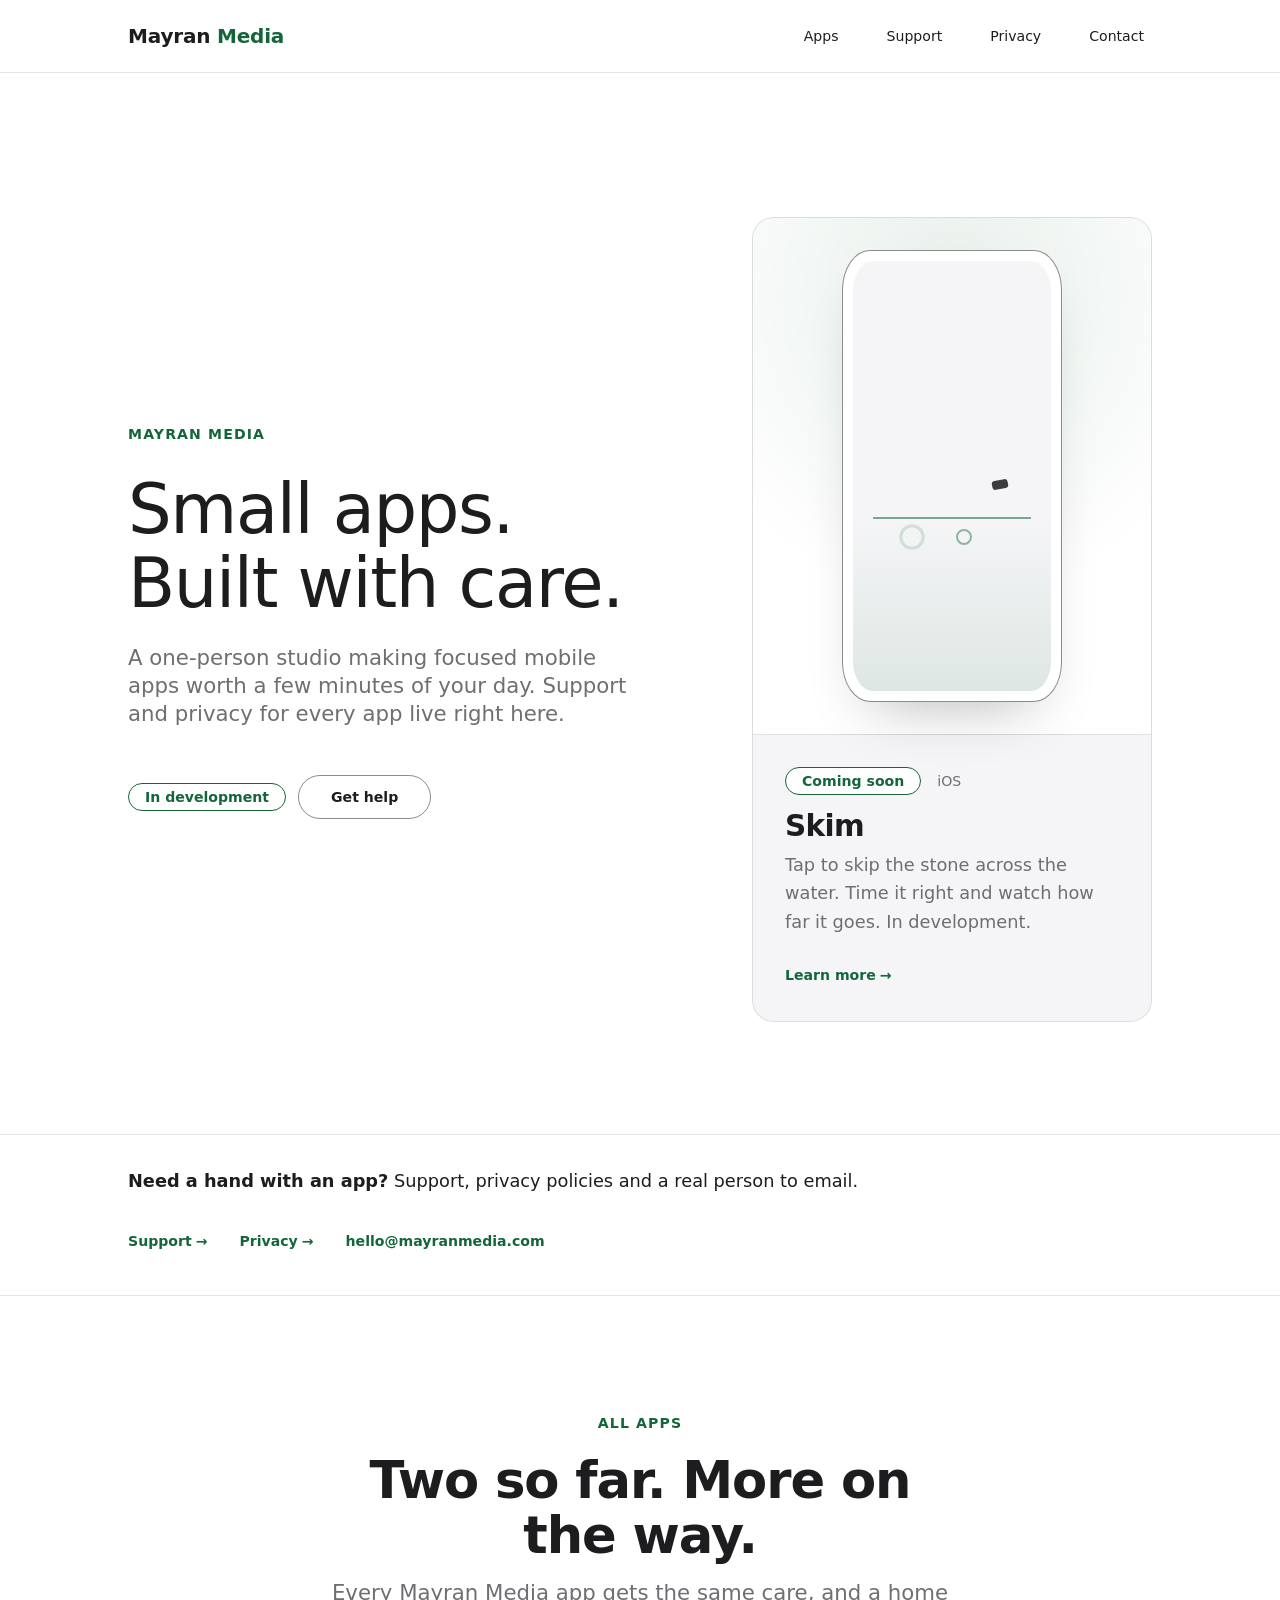
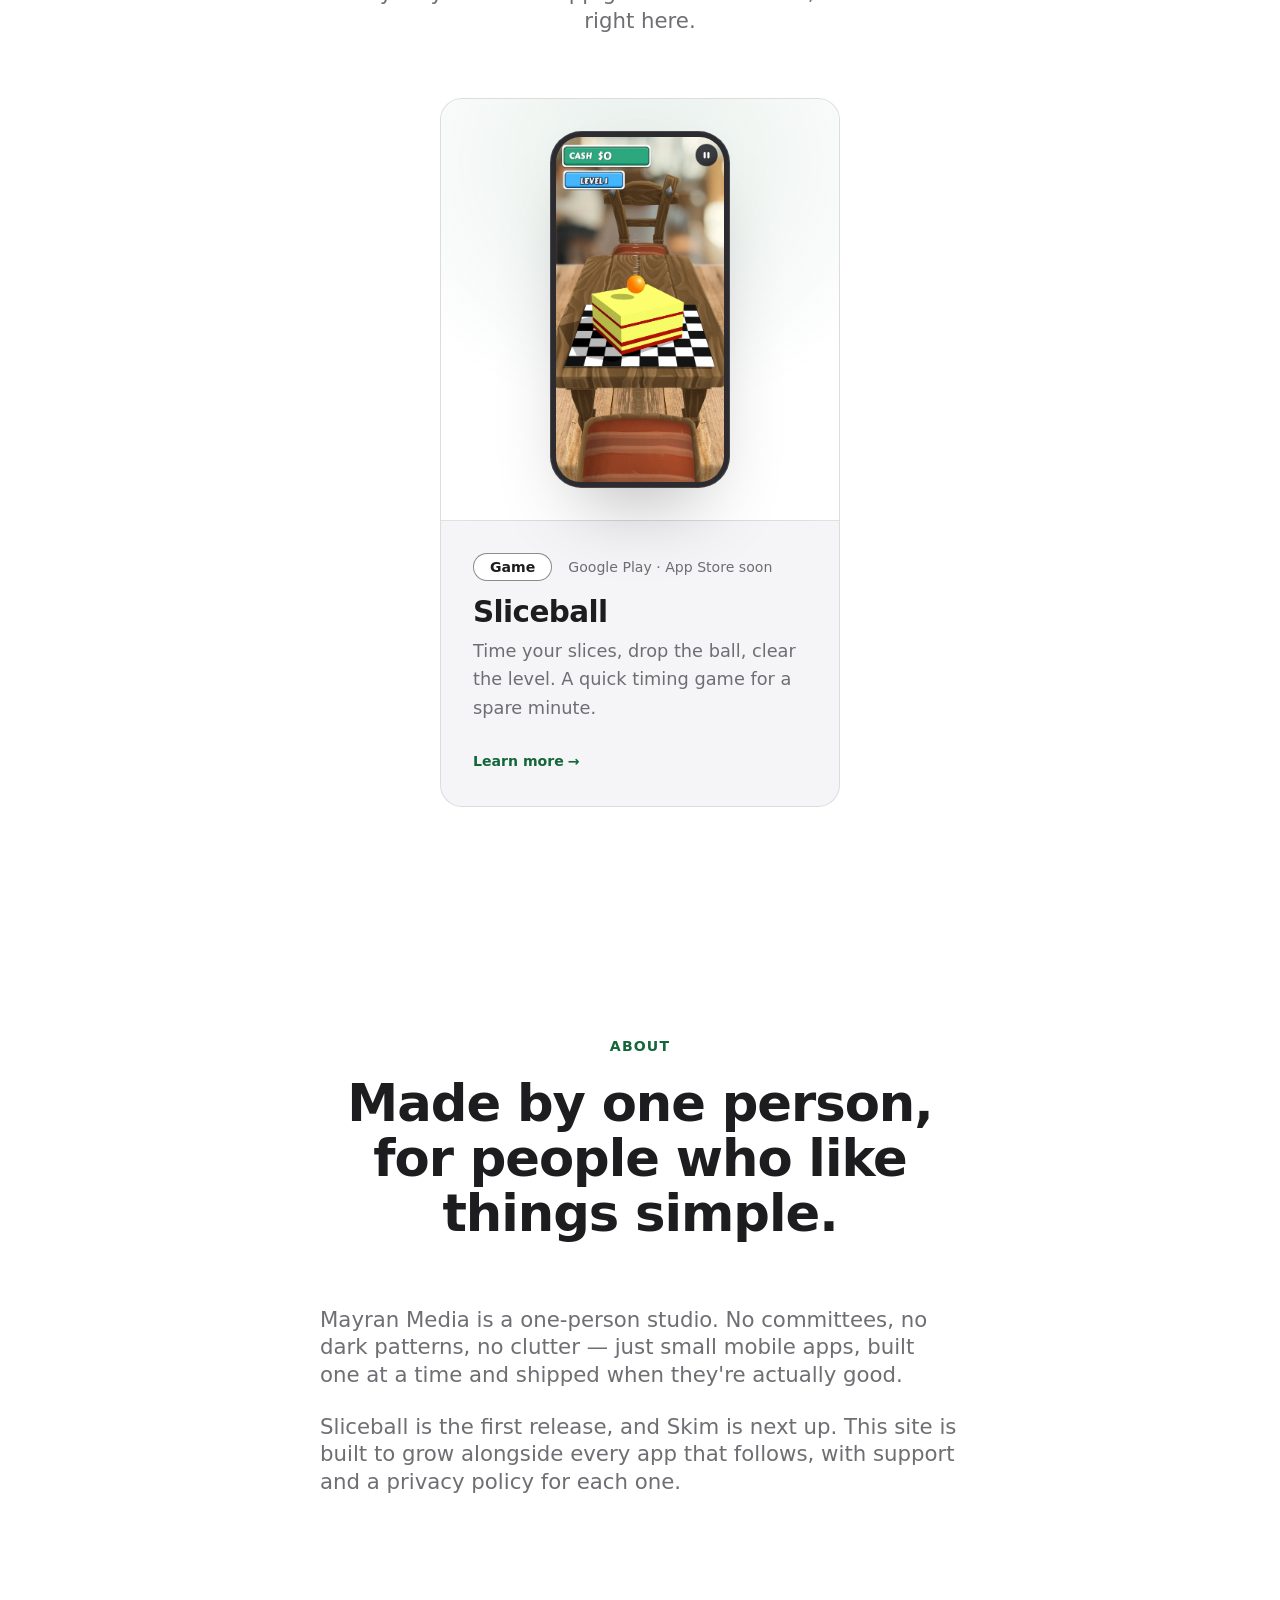
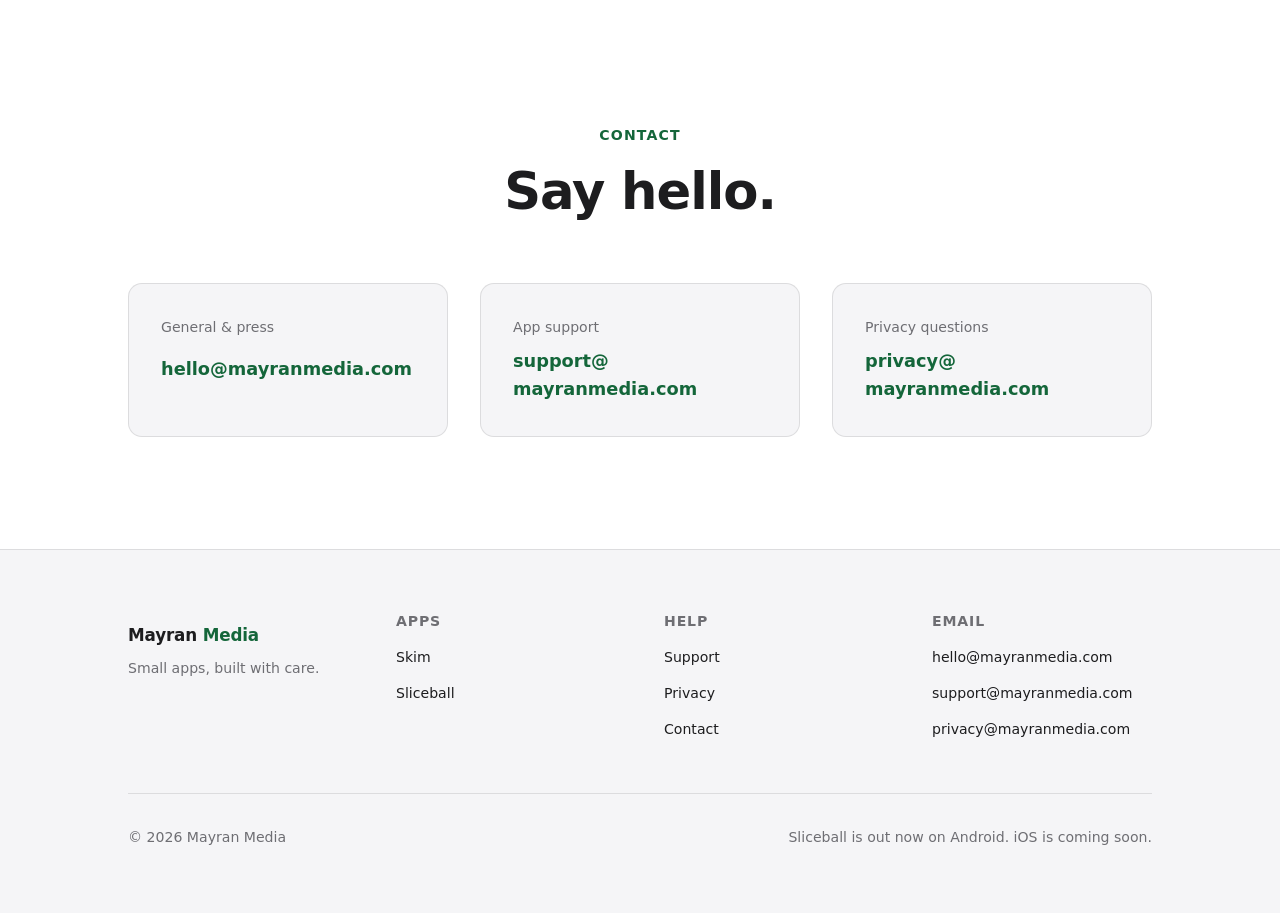
==== commit adf6fdd3: "Add a Skim placeholder and put it in the homepage hero Skim (apps/skip, still in development) takes " ====
--- a/index.html
+++ b/index.html
@@ -17,7 +17,7 @@
   document.documentElement.classList.add("js");
 </script>
 <title>Mayran Media — Small apps, built with care</title>
-<meta name="description" content="Mayran Media is a one-person mobile app studio. Sliceball, our first app, is out now on Android and coming soon to iOS. Support and privacy for every app, in one place.">
+<meta name="description" content="Mayran Media is a one-person mobile app studio. Skim is in development; Sliceball is out now on Android and coming soon to iOS. Support and privacy for every app, in one place.">
 <meta name="theme-color" content="#ffffff">
 <link rel="icon" href="data:image/svg+xml,%3Csvg xmlns='http://www.w3.org/2000/svg' viewBox='0 0 32 32'%3E%3Ccircle cx='16' cy='16' r='13' fill='%2314663a'/%3E%3C/svg%3E">
 <link rel="stylesheet" href="tokens.css">
@@ -31,7 +31,7 @@
     <a class="wordmark" href="#top">Mayran <span class="accent">Media</span></a>
     <nav class="site-nav" aria-label="Primary">
       <ul>
-        <li><a href="#top">Apps</a></li>
+        <li><a href="#apps">Apps</a></li>
         <li><a href="support/">Support</a></li>
         <li><a href="privacy/">Privacy</a></li>
         <li><a href="#contact">Contact</a></li>
@@ -60,14 +60,80 @@
           </p>
           <div class="store-block reveal">
             <div class="store-block__badges">
-              <a class="store-badge" href="https://play.google.com/store/apps/details?id=com.mayranmedia.sliceball" rel="noopener"><img src="assets/store/google-play-badge.png" alt="Get it on Google Play" width="646" height="250"></a>
+              <span class="badge badge--coming-soon">In development</span>
               <a class="btn btn-secondary" href="#help">Get help</a>
             </div>
-            <a class="store-block__qr" href="https://play.google.com/store/apps/details?id=com.mayranmedia.sliceball" rel="noopener"><img src="assets/store/qr-google-play.svg" alt="QR code: Sliceball on Google Play" width="164" height="164"><span>Scan to open it on your phone</span></a>
           </div>
         </div>
         <div class="hero__featured reveal">
           <article class="app-card">
+          <div class="app-card__visual">
+            <div class="skim-scene">
+              <div class="skim-scene__phone">
+                <div class="skim-scene__island" aria-hidden="true"></div>
+                <div class="skim-scene__screen">
+                  <div class="skim-scene__water" aria-hidden="true"></div>
+                  <div class="skim-scene__waterline" aria-hidden="true"></div>
+                  <div class="skim-scene__ripple skim-scene__ripple--1" aria-hidden="true"></div>
+                  <div class="skim-scene__ripple skim-scene__ripple--2" aria-hidden="true"></div>
+                  <div class="skim-scene__stone" aria-hidden="true"></div>
+                </div>
+              </div>
+            </div>
+          </div>
+          <div class="app-card__body">
+            <div class="app-card__meta">
+              <span class="badge badge--coming-soon">Coming soon</span>
+              <span class="app-card__platforms">iOS</span>
+            </div>
+            <h3 class="app-card__title">
+              <a class="app-card__link" href="skim/">Skim</a>
+            </h3>
+            <p class="app-card__description">
+              Tap to skip the stone across the water. Time it right and watch
+              how far it goes. In development.
+            </p>
+            <div class="app-card__footer">
+              <span class="link-cta" aria-hidden="true">Learn more <span class="arrow">→</span></span>
+            </div>
+          </div>
+        </article>
+        </div>
+      </div>
+    </div>
+  </section>
+
+  <!-- ============================ HELP STRIP =========================== -->
+  <section class="help-strip" id="help" aria-label="Help">
+    <div class="container">
+      <p><strong>Need a hand with an app?</strong> Support, privacy policies and a real person to email.</p>
+      <ul class="help-strip__links">
+        <li><a class="link-cta" href="support/">Support <span class="arrow">→</span></a></li>
+        <li><a class="link-cta" href="privacy/">Privacy <span class="arrow">→</span></a></li>
+        <li><a class="link-cta" href="mailto:hello@mayranmedia.com">hello@<wbr>mayranmedia.com</a></li>
+      </ul>
+    </div>
+  </section>
+
+  <!-- ============================ ALL APPS =============================
+       Skim took over the hero 2026-09-14 (still pre-launch — see
+       DESIGN-SPEC.md → "Skim placeholder" for why the storefront hero's
+       usual "most recently SHIPPED app" rule was deliberately bent here).
+       Sliceball, the previous hero app, lives here now with its real
+       screenshot per the "shipped app" `.app-card` rule. -->
+  <section class="section" id="apps">
+    <div class="container">
+      <div class="section-header reveal">
+        <p class="eyebrow">All apps</p>
+        <h2>Two so far. More on the way.</h2>
+        <p class="text-body-lg">Every Mayran Media app gets the same care, and a home right here.</p>
+      </div>
+
+      <div class="games-grid reveal">
+        <!-- .app-card: reusable product-card component. Copy this whole
+             <article> for each additional app — see DESIGN-SPEC.md.
+             `.reveal` lives on `.games-grid`, not on individual cards. -->
+        <article class="app-card">
           <div class="app-card__visual">
             <div class="device device--phone app-card__device">
               <img class="device__screen" src="sliceball/assets/showcase/screen-03-slicing.webp" alt="Sliceball: the ball dropping onto a stack of cards, mid-slice" width="900" height="1843" decoding="async">
@@ -90,73 +156,10 @@
             </div>
           </div>
         </article>
-        </div>
-      </div>
-    </div>
-  </section>
-
-  <!-- ============================ HELP STRIP =========================== -->
-  <section class="help-strip" id="help" aria-label="Help">
-    <div class="container">
-      <p><strong>Need a hand with an app?</strong> Support, privacy policies and a real person to email.</p>
-      <ul class="help-strip__links">
-        <li><a class="link-cta" href="support/">Support <span class="arrow">→</span></a></li>
-        <li><a class="link-cta" href="privacy/">Privacy <span class="arrow">→</span></a></li>
-        <li><a class="link-cta" href="mailto:hello@mayranmedia.com">hello@<wbr>mayranmedia.com</a></li>
-      </ul>
-    </div>
-  </section>
-
-  <!-- ====================== ALL APPS (dormant) ========================
-       With one app, this grid would repeat the hero card, which Jonathan
-       did not want. When the SECOND app ships: (1) move the previous
-       app's <article class="app-card"> into the grid below, (2) put the
-       new app in the hero, (3) uncomment this whole section, (4) point the
-       nav "Apps" link back at #apps. See DESIGN-SPEC.md → "Storefront
-       hero". Kept as a comment so restoring it is an uncomment, not a
-       rebuild.
-
-  <!~~ ============================ ALL APPS ============================= ~~>
-  <section class="section" id="apps">
-    <div class="container">
-      <div class="section-header reveal">
-        <p class="eyebrow">All apps</p>
-        <h2>One so far. More on the way.</h2>
-        <p class="text-body-lg">Every Mayran Media app gets the same care, and a home right here.</p>
-      </div>
-
-      <div class="games-grid reveal">
-        <!~~ .app-card: reusable product-card component. Copy this whole
-             <article> for each additional app — see DESIGN-SPEC.md.
-             `.reveal` lives on `.games-grid`, not on individual cards. ~~>
-        <article class="app-card">
-          <div class="app-card__visual">
-            <div class="device device--phone app-card__device">
-              <img class="device__screen" src="sliceball/assets/showcase/screen-03-slicing.webp" alt="Sliceball: the ball dropping onto a stack of cards, mid-slice" width="900" height="1843" decoding="async">
-            </div>
-          </div>
-          <div class="app-card__body">
-            <div class="app-card__meta">
-              <span class="badge">Game</span>
-              <span class="app-card__platforms">Google Play · App Store soon</span>
-            </div>
-            <h3 class="app-card__title">
-              <a class="app-card__link" href="sliceball/">Sliceball</a>
-            </h3>
-            <p class="app-card__description">
-              Time your slices, drop the ball, clear the level. A quick timing
-              game for a spare minute.
-            </p>
-            <div class="app-card__footer">
-              <span class="link-cta" aria-hidden="true">Learn more <span class="arrow">→</span></span>
-            </div>
-          </div>
-        </article>
-        <!~~ Next app goes here as another <article class="app-card">. ~~>
-      </div>
-    </div>
-  </section>
-  -->
+        <!-- Next app goes here as another <article class="app-card">. -->
+      </div>
+    </div>
+  </section>
 
   <!-- ============================= ABOUT =============================== -->
   <section class="section" id="about">
@@ -172,9 +175,9 @@
           time and shipped when they're actually good.
         </p>
         <p class="text-body-lg" style="margin-top: var(--space-md);">
-          Sliceball is the first release. It won't be the last — this site
-          is built to grow alongside every app that follows, with support
-          and a privacy policy for each one.
+          Sliceball is the first release, and Skim is next up. This site is
+          built to grow alongside every app that follows, with support and
+          a privacy policy for each one.
         </p>
       </div>
     </div>
@@ -216,6 +219,7 @@
       <div class="footer-col">
         <h3>Apps</h3>
         <ul>
+          <li><a href="skim/">Skim</a></li>
           <li><a href="sliceball/">Sliceball</a></li>
         </ul>
       </div>
--- a/style.css
+++ b/style.css
@@ -976,6 +976,97 @@
   }
 }
 
+/* ---- Skim abstract visual -----------------------------------------------
+   Pure CSS illustration of the core mechanic (a stone skipping across
+   still water) for the homepage card, following the same pattern as
+   `.sliceball-scene` above — no screenshots or product art exist yet,
+   since Skim is still in development (see DESIGN-SPEC.md → "Skim
+   placeholder"). Unlike `.sliceball-scene`, this one has NO animation at
+   all: the site's motion budget is deliberately capped at the two
+   existing moments (the Sliceball card and the hero parallax) — see the
+   note at the end of the `.sliceball-scene` comment above. A single
+   frozen frame (stone mid-hop, one ripple already fading, the next just
+   forming) implies the motion without adding a third animated element.
+   ------------------------------------------------------------------------ */
+.skim-scene {
+  width: min(220px, 100%);
+}
+.skim-scene__phone {
+  position: relative;
+  aspect-ratio: 9 / 18.5;
+  padding: 10px;
+  background: var(--color-bg);
+  border: 1px solid var(--color-border-strong);
+  border-radius: clamp(28px, 10%, 40px);
+  box-shadow: 0 30px 60px -30px var(--shadow-color);
+}
+.skim-scene__island {
+  position: absolute;
+  top: 10px;
+  left: 50%;
+  transform: translateX(-50%);
+  width: 38%;
+  height: 8px;
+  background: var(--color-text);
+  opacity: 0.15;
+  border-radius: var(--radius-full);
+}
+.skim-scene__screen {
+  position: relative;
+  width: 100%;
+  height: 100%;
+  overflow: hidden;
+  background: var(--color-bg-elevated);
+  border-radius: clamp(20px, 8%, 30px);
+}
+.skim-scene__water {
+  position: absolute;
+  left: 0;
+  right: 0;
+  bottom: 0;
+  height: 40%;
+  background: linear-gradient(to bottom, transparent, var(--color-accent-soft));
+}
+.skim-scene__waterline {
+  position: absolute;
+  left: 10%;
+  right: 10%;
+  bottom: 40%;
+  height: 2px;
+  background: var(--color-accent);
+  opacity: 0.55;
+}
+.skim-scene__ripple {
+  position: absolute;
+  bottom: 34%;
+  width: 16px;
+  height: 16px;
+  border: 2px solid var(--color-accent);
+  border-radius: 50%;
+  transform: translateX(-50%);
+}
+.skim-scene__ripple--1 {
+  left: 30%;
+  opacity: 0.15;
+  transform: translateX(-50%) scale(1.6);
+}
+.skim-scene__ripple--2 {
+  left: 56%;
+  opacity: 0.45;
+  transform: translateX(-50%) scale(1);
+}
+.skim-scene__stone {
+  position: absolute;
+  bottom: calc(40% + 30px);
+  left: 74%;
+  width: 16px;
+  height: 9px;
+  background: var(--color-text);
+  border-radius: 3px;
+  opacity: 0.85;
+  transform: translateX(-50%) rotate(-10deg);
+}
+
 /* ---- Device figure + pause chip (Sliceball page) -----------------------
    `.device-figure` is the unit the Sliceball page repeats: one `.device`
    (see "Generic device frames" above) with, when the screen is a looping
@@ -1059,29 +1150,15 @@
 }
 
 /* ---- Story hero (Sliceball page) ---------------------------------------
-   `.hero--story` centres the base hero and lets ONE `.device-figure`
-   (`.hero__device`) hang down out of the hero over the grey band below.
-   The overlap is a shared custom property, `--hero-overlap`, consumed by
-   two rules that must stay in step: the figure's negative bottom margin
-   here, and `.story-tablet`'s top padding below (which reserves the same
-   space again so the tablet copy starts below the phone, not under it).
-   The two sections are siblings, so the property is declared on BOTH
-   (custom properties only inherit downwards) - 200px on desktop, 140px
-   at 800px and below.
-
-   The base `.hero` clips (`overflow: hidden`) to contain its glow;
-   this variant must NOT clip, or the hanging phone is cut off at the
-   hero's bottom edge. The glow (`.hero::before`, `inset: 0`) never
-   overflows anyway, so nothing is lost. `position: relative; z-index: 1`
-   on the figure paints it above the following section's background.
+   `.hero--story` centres the base hero; the phone sits entirely inside
+   it on the plain hero background, same as the tablet below sits
+   entirely inside its own grey band. (Direction C originally let the
+   phone hang down over the grey band below it, straddling both
+   backgrounds. Jonathan flagged that seam 2026-09-13 -- it made the
+   hero phone the only device on the page with a mixed white/grey
+   backdrop instead of one flat color -- so the overlap was removed.)
    ---------------------------------------------------------------------- */
-.hero--story,
-.story-tablet {
-  --hero-overlap: 200px;
-}
 .hero--story {
-  overflow: visible;
-  padding-bottom: 0;
   text-align: center;
 }
 .hero--story .hero__content {
@@ -1101,26 +1178,24 @@
   margin-top: var(--space-xl);
 }
 .hero__device {
-  position: relative;
-  z-index: 1;
   margin-top: var(--space-2xl);
-  margin-bottom: calc(-1 * var(--hero-overlap));
 }
 .hero__device .device--phone {
   --device-w: min(330px, 70vw);
 }
+.hero__device .skim-scene {
+  width: min(280px, 70vw);
+}
 
 /* ---- Tablet band (Sliceball page) --------------------------------------
-   The `--color-bg-elevated` section the hero phone hangs into. Its top
-   padding = the overlap the phone occupies + one normal section gap, so
-   the grid below starts clear of the phone. Two columns (copy | tablet)
-   on desktop; copy-first, centred, single column at 800px and below -
-   the same breakpoint the storefront hero collapses at.
+   The `--color-bg-elevated` section below the hero. Two columns
+   (copy | tablet) on desktop; copy-first, centred, single column at
+   800px and below - the same breakpoint the storefront hero collapses
+   at.
    ---------------------------------------------------------------------- */
 .story-tablet {
   background: var(--color-bg-elevated);
-  padding-top: calc(var(--hero-overlap) + var(--space-section));
-  padding-bottom: var(--space-section);
+  padding-block: var(--space-section);
 }
 .story-tablet__grid {
   display: grid;
@@ -1191,10 +1266,6 @@
 }
 
 @media (max-width: 800px) {
-  .hero--story,
-  .story-tablet {
-    --hero-overlap: 140px;
-  }
   .story-tablet__grid {
     grid-template-columns: minmax(0, 1fr);
     text-align: center;
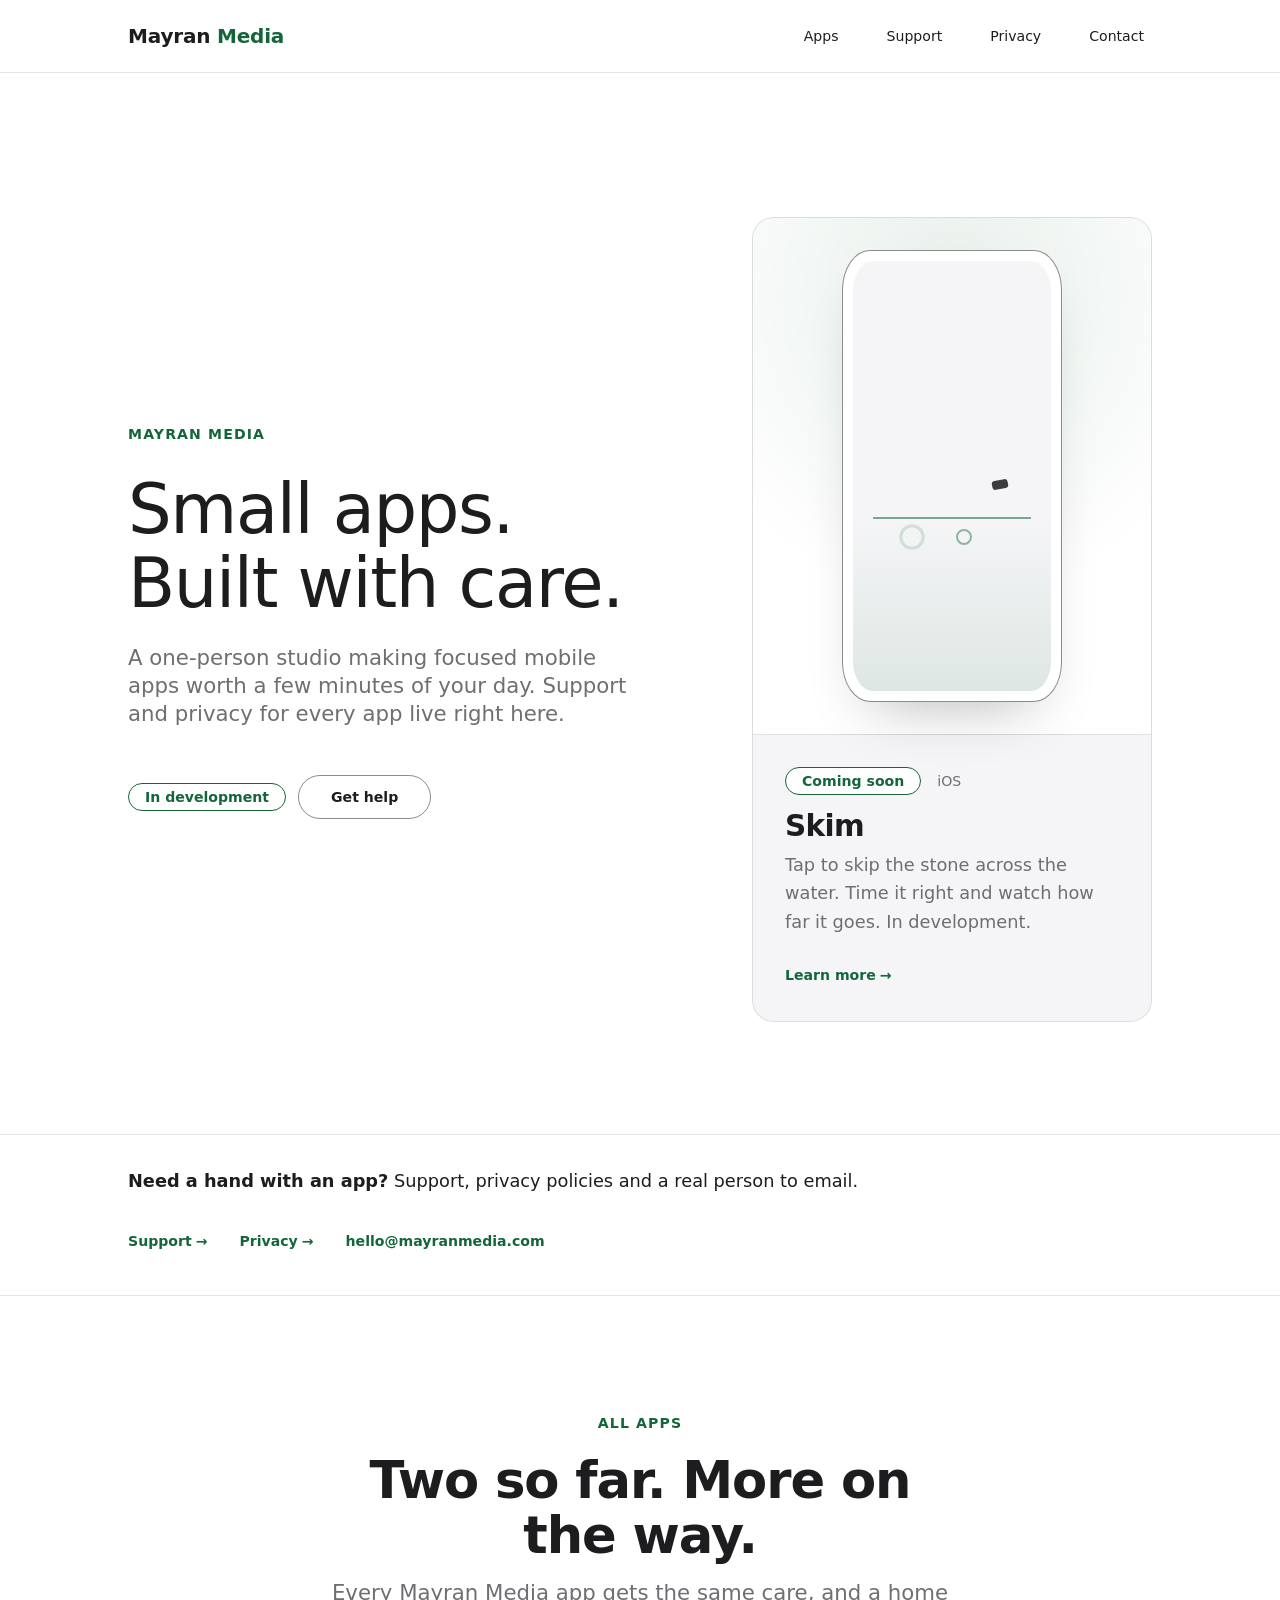
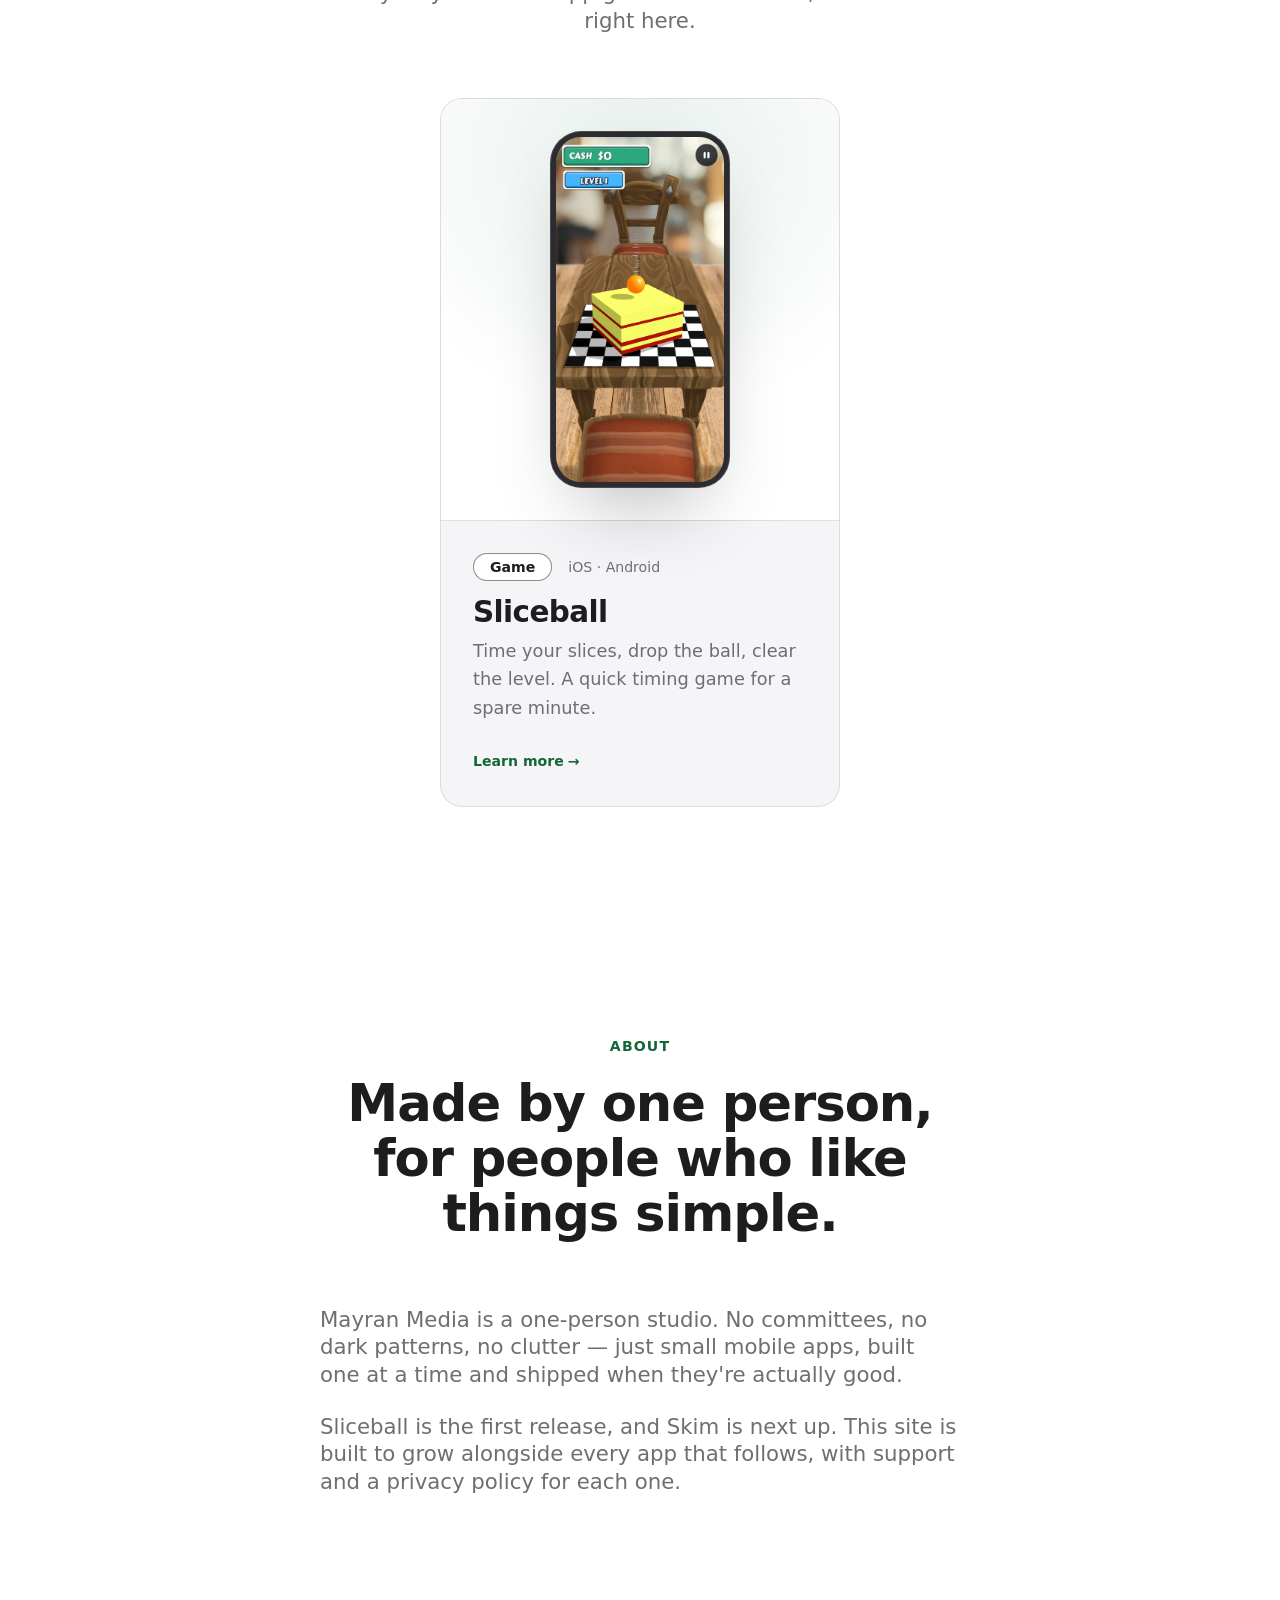
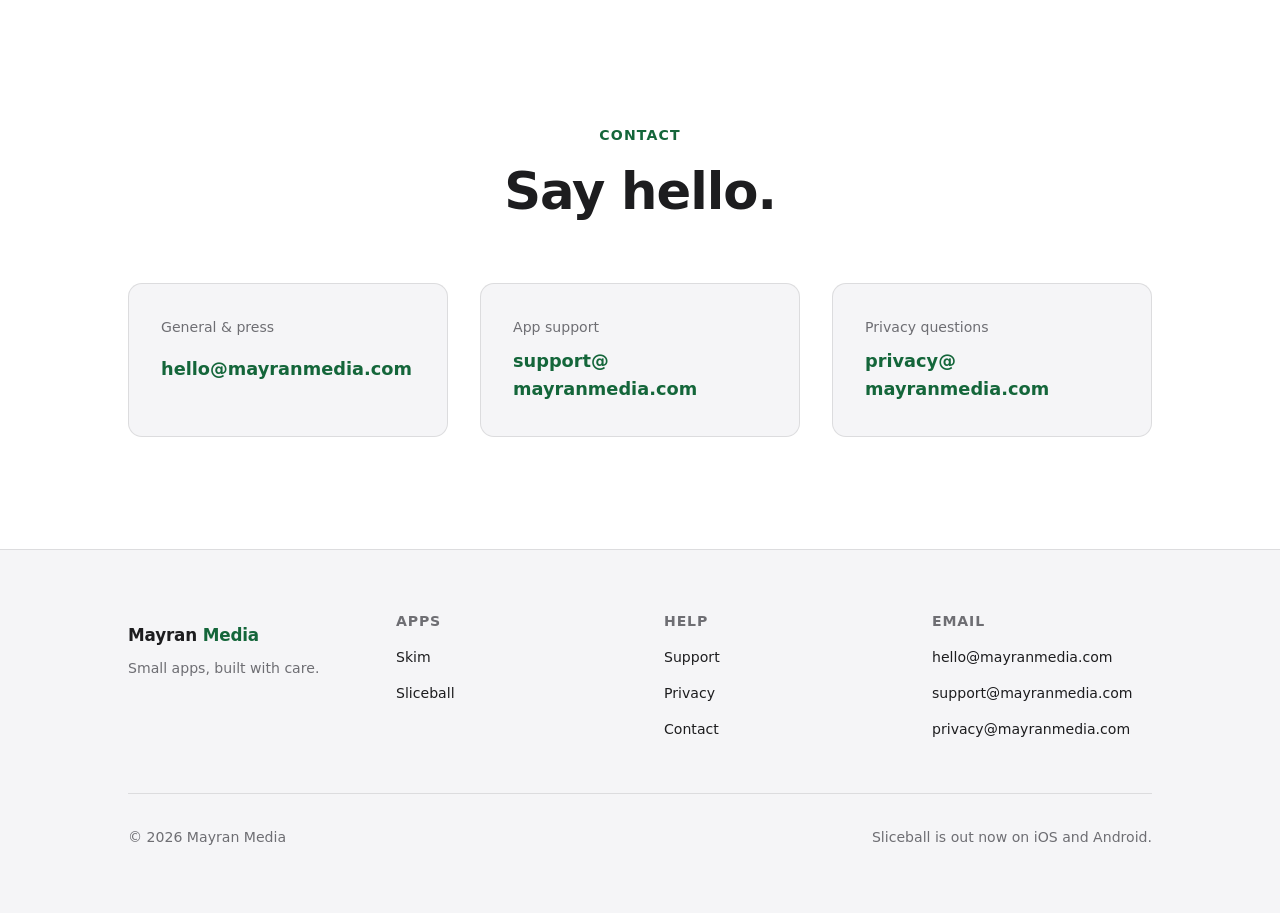
==== commit 675bc1b1: "Add the live App Store badge and QR, matching the Play treatment iOS 4.0 is READY_FOR_SALE (apps.app" ====
--- a/index.html
+++ b/index.html
@@ -17,7 +17,7 @@
   document.documentElement.classList.add("js");
 </script>
 <title>Mayran Media — Small apps, built with care</title>
-<meta name="description" content="Mayran Media is a one-person mobile app studio. Skim is in development; Sliceball is out now on Android and coming soon to iOS. Support and privacy for every app, in one place.">
+<meta name="description" content="Mayran Media is a one-person mobile app studio. Skim is in development; Sliceball is out now on iOS and Android. Support and privacy for every app, in one place.">
 <meta name="theme-color" content="#ffffff">
 <link rel="icon" href="data:image/svg+xml,%3Csvg xmlns='http://www.w3.org/2000/svg' viewBox='0 0 32 32'%3E%3Ccircle cx='16' cy='16' r='13' fill='%2314663a'/%3E%3C/svg%3E">
 <link rel="stylesheet" href="tokens.css">
@@ -142,7 +142,7 @@
           <div class="app-card__body">
             <div class="app-card__meta">
               <span class="badge">Game</span>
-              <span class="app-card__platforms">Google Play · App Store soon</span>
+              <span class="app-card__platforms">iOS · Android</span>
             </div>
             <h3 class="app-card__title">
               <a class="app-card__link" href="sliceball/">Sliceball</a>
@@ -242,7 +242,7 @@
     </div>
     <div class="footer-bottom">
       <p>© 2026 Mayran Media</p>
-      <p>Sliceball is out now on Android. iOS is coming soon.</p>
+      <p>Sliceball is out now on iOS and Android.</p>
     </div>
   </div>
 </footer>
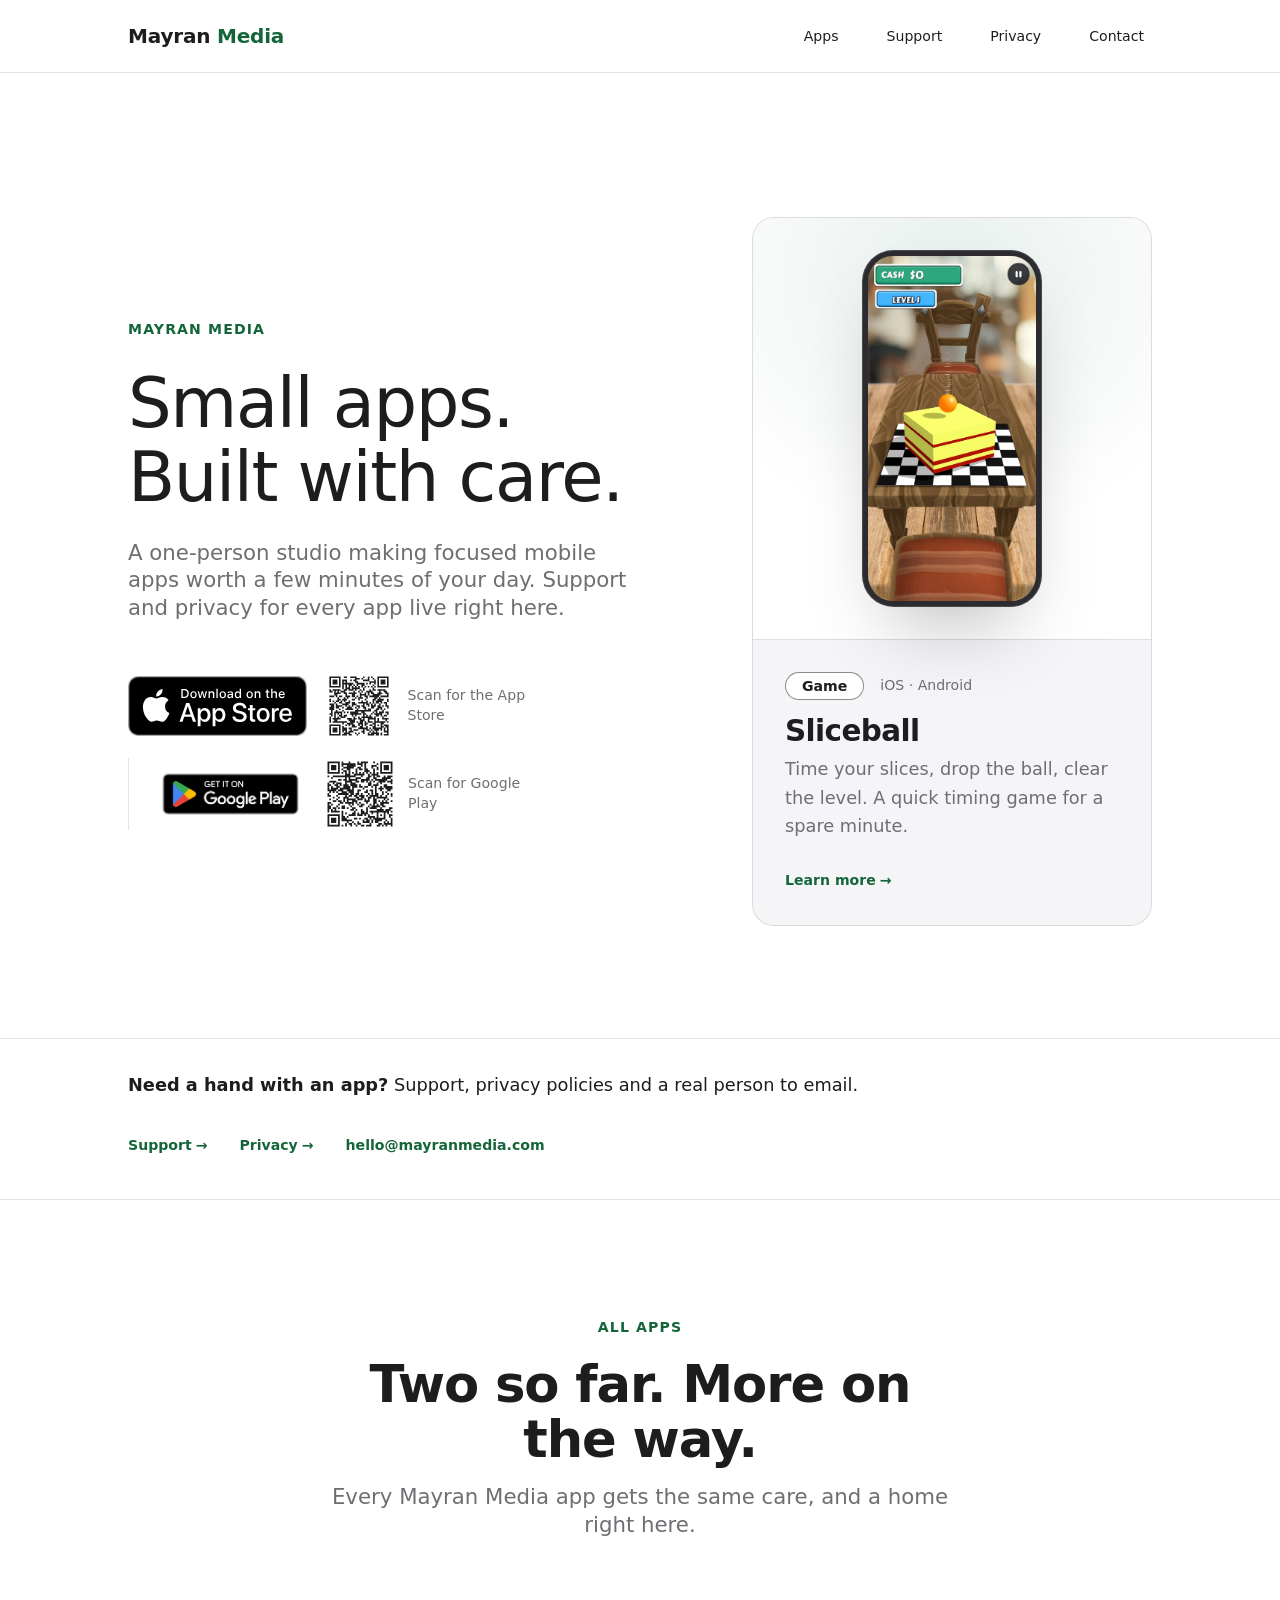
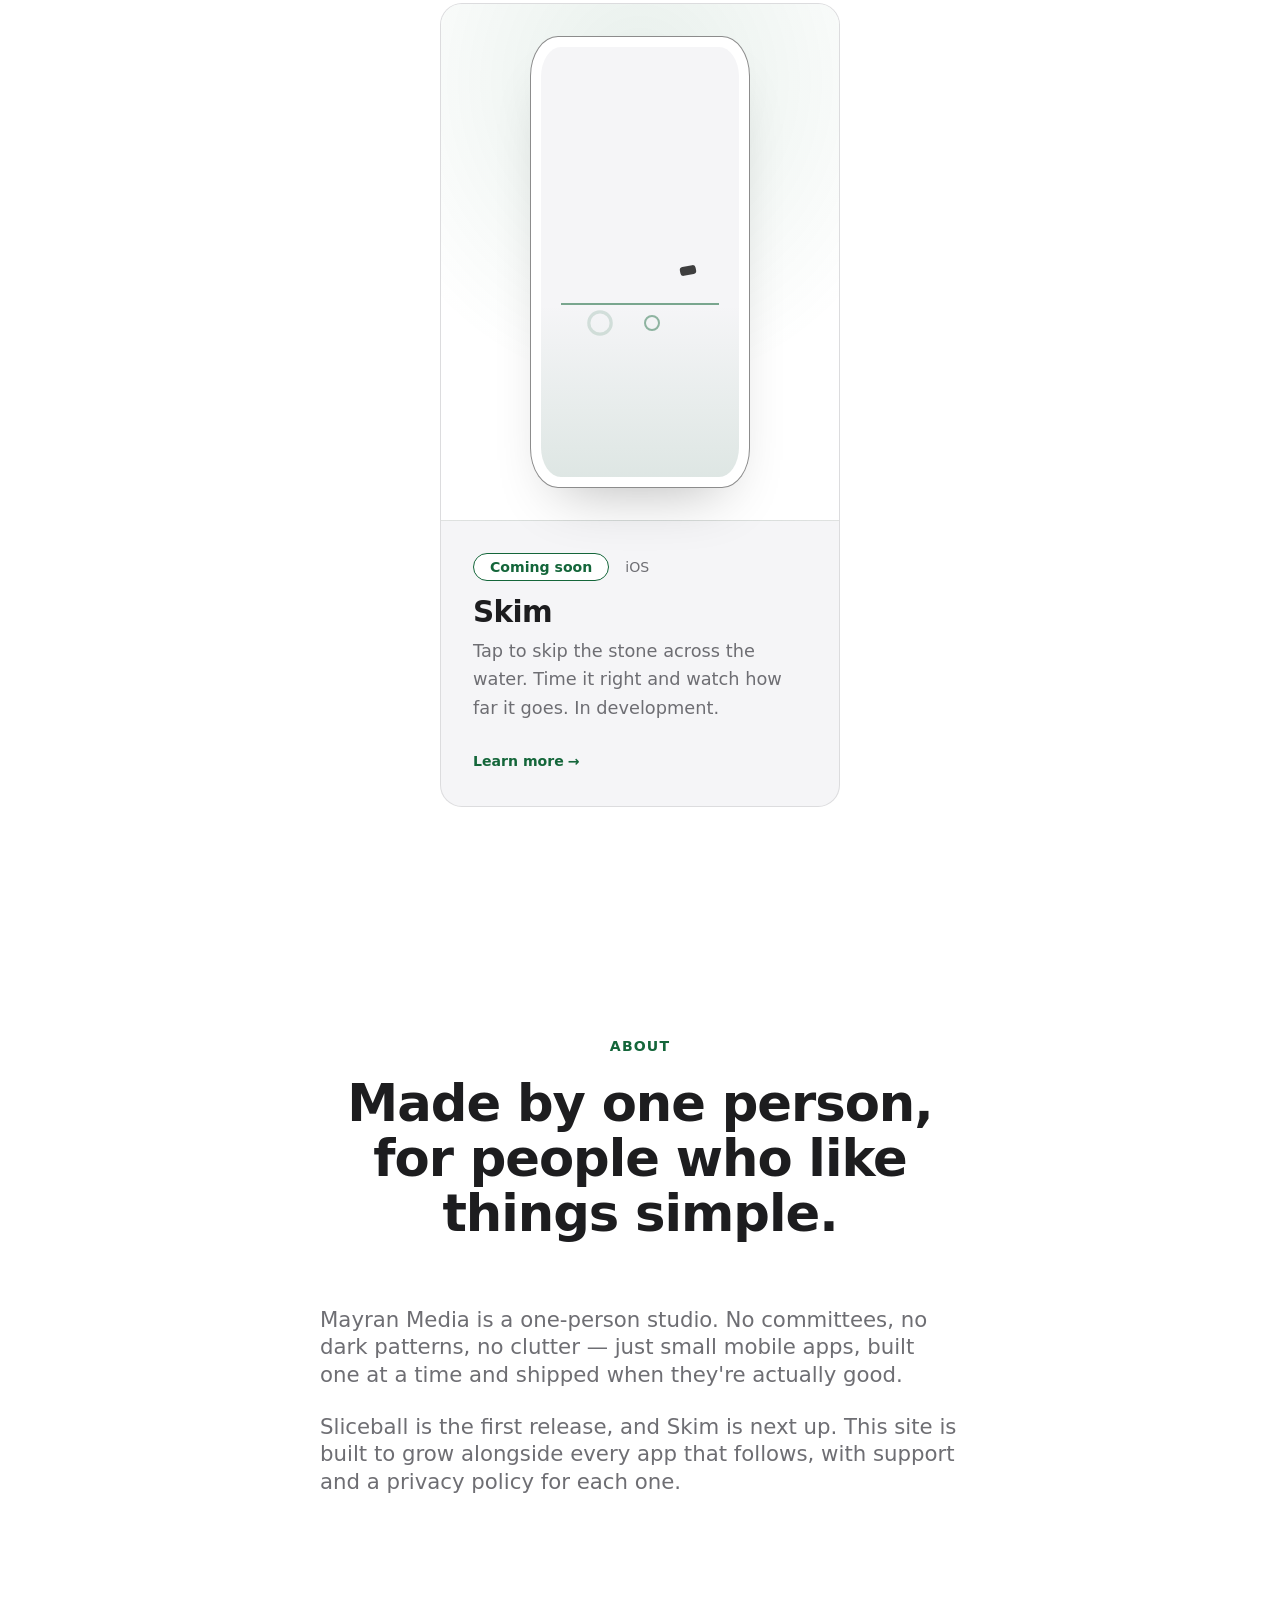
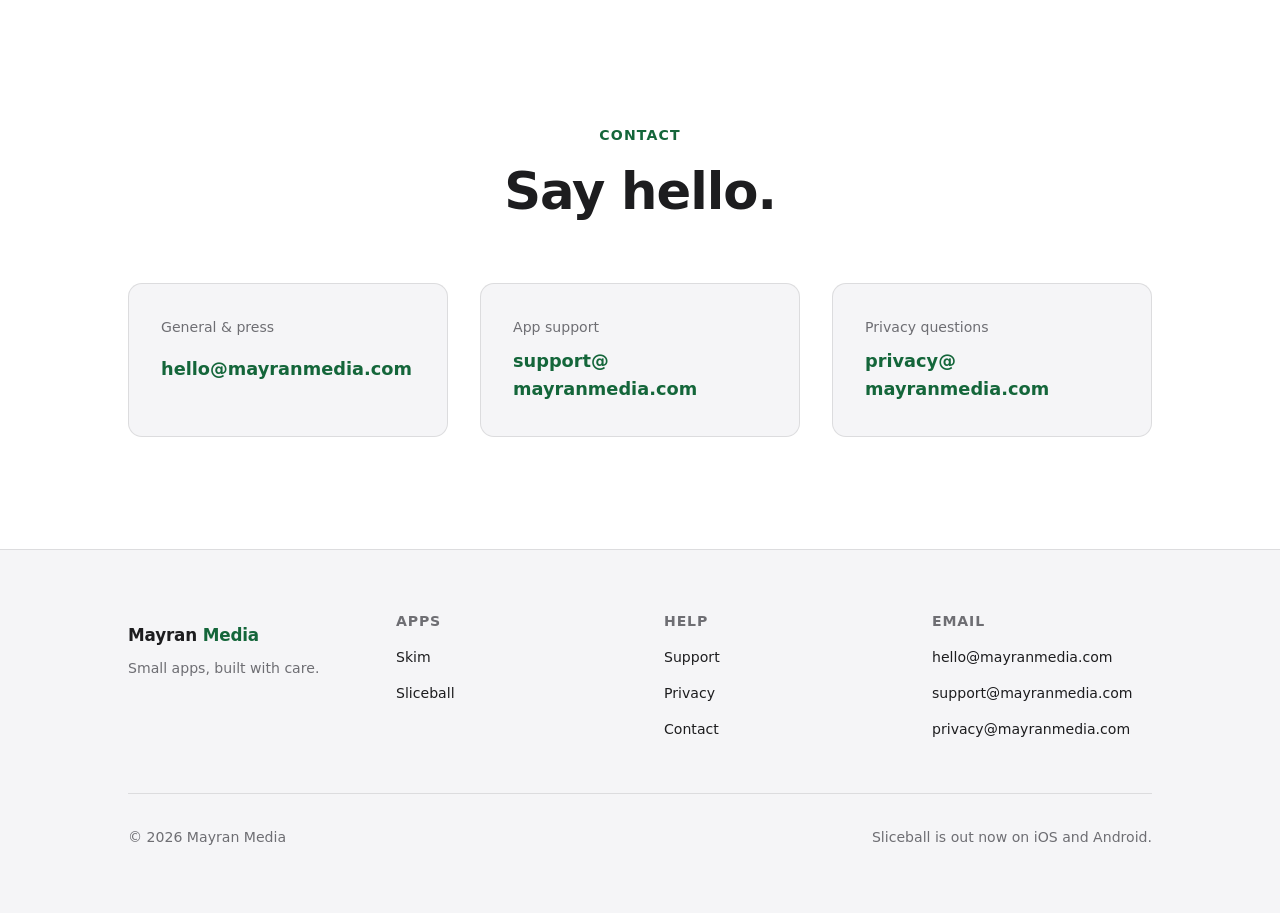
==== commit d5b9661f: "Revert the homepage hero back to Sliceball Skim's hero placement (2026-09-14) meant first-time visit" ====
--- a/index.html
+++ b/index.html
@@ -17,7 +17,7 @@
   document.documentElement.classList.add("js");
 </script>
 <title>Mayran Media — Small apps, built with care</title>
-<meta name="description" content="Mayran Media is a one-person mobile app studio. Skim is in development; Sliceball is out now on iOS and Android. Support and privacy for every app, in one place.">
+<meta name="description" content="Mayran Media is a one-person mobile app studio. Sliceball is out now on iOS and Android; Skim is in development. Support and privacy for every app, in one place.">
 <meta name="theme-color" content="#ffffff">
 <link rel="icon" href="data:image/svg+xml,%3Csvg xmlns='http://www.w3.org/2000/svg' viewBox='0 0 32 32'%3E%3Ccircle cx='16' cy='16' r='13' fill='%2314663a'/%3E%3C/svg%3E">
 <link rel="stylesheet" href="tokens.css">
@@ -59,14 +59,77 @@
             right here.
           </p>
           <div class="store-block reveal">
-            <div class="store-block__badges">
-              <span class="badge badge--coming-soon">In development</span>
-              <a class="btn btn-secondary" href="#help">Get help</a>
+            <div class="store-block__store">
+              <a class="store-badge" href="https://apps.apple.com/us/app/sliceball-ball-drop-game/id6809610482" rel="noopener"><img src="assets/store/apple-app-store-badge.svg" alt="Download on the App Store" width="120" height="40"></a>
+              <a class="store-block__qr" href="https://apps.apple.com/us/app/sliceball-ball-drop-game/id6809610482" rel="noopener"><img src="assets/store/qr-app-store.svg" alt="QR code: Sliceball on the App Store" width="180" height="180"><span>Scan for the App Store</span></a>
+            </div>
+            <div class="store-block__store">
+              <a class="store-badge" href="https://play.google.com/store/apps/details?id=com.mayranmedia.sliceball" rel="noopener"><img src="assets/store/google-play-badge.png" alt="Get it on Google Play" width="646" height="250"></a>
+              <a class="store-block__qr" href="https://play.google.com/store/apps/details?id=com.mayranmedia.sliceball" rel="noopener"><img src="assets/store/qr-google-play.svg" alt="QR code: Sliceball on Google Play" width="164" height="164"><span>Scan for Google Play</span></a>
             </div>
           </div>
         </div>
         <div class="hero__featured reveal">
           <article class="app-card">
+          <div class="app-card__visual">
+            <div class="device device--phone app-card__device">
+              <img class="device__screen" src="sliceball/assets/showcase/screen-03-slicing.webp" alt="Sliceball: the ball dropping onto a stack of cards, mid-slice" width="900" height="1843" decoding="async">
+            </div>
+          </div>
+          <div class="app-card__body">
+            <div class="app-card__meta">
+              <span class="badge">Game</span>
+              <span class="app-card__platforms">iOS · Android</span>
+            </div>
+            <h3 class="app-card__title">
+              <a class="app-card__link" href="sliceball/">Sliceball</a>
+            </h3>
+            <p class="app-card__description">
+              Time your slices, drop the ball, clear the level. A quick timing
+              game for a spare minute.
+            </p>
+            <div class="app-card__footer">
+              <span class="link-cta" aria-hidden="true">Learn more <span class="arrow">→</span></span>
+            </div>
+          </div>
+        </article>
+        </div>
+      </div>
+    </div>
+  </section>
+
+  <!-- ============================ HELP STRIP =========================== -->
+  <section class="help-strip" id="help" aria-label="Help">
+    <div class="container">
+      <p><strong>Need a hand with an app?</strong> Support, privacy policies and a real person to email.</p>
+      <ul class="help-strip__links">
+        <li><a class="link-cta" href="support/">Support <span class="arrow">→</span></a></li>
+        <li><a class="link-cta" href="privacy/">Privacy <span class="arrow">→</span></a></li>
+        <li><a class="link-cta" href="mailto:hello@mayranmedia.com">hello@<wbr>mayranmedia.com</a></li>
+      </ul>
+    </div>
+  </section>
+
+  <!-- ============================ ALL APPS =============================
+       Skim briefly took over the hero 2026-09-14 (still pre-launch); the
+       hero reverted to Sliceball 2026-09-15 since Skim has no store
+       listing or way for a visitor to actually get it yet — see
+       DESIGN-SPEC.md → "Skim placeholder" for the full back-and-forth.
+       Skim lives here now with its abstract `.skim-scene` visual per the
+       "unreleased app" `.app-card` rule. -->
+  <section class="section" id="apps">
+    <div class="container">
+      <div class="section-header reveal">
+        <p class="eyebrow">All apps</p>
+        <h2>Two so far. More on the way.</h2>
+        <p class="text-body-lg">Every Mayran Media app gets the same care, and a home right here.</p>
+      </div>
+
+      <div class="games-grid reveal">
+        <!-- .app-card: reusable product-card component. Copy this whole
+             <article> for each additional app — see DESIGN-SPEC.md.
+             `.reveal` lives on `.games-grid`, not on individual cards. -->
+        <article class="app-card">
           <div class="app-card__visual">
             <div class="skim-scene">
               <div class="skim-scene__phone">
@@ -98,64 +161,6 @@
             </div>
           </div>
         </article>
-        </div>
-      </div>
-    </div>
-  </section>
-
-  <!-- ============================ HELP STRIP =========================== -->
-  <section class="help-strip" id="help" aria-label="Help">
-    <div class="container">
-      <p><strong>Need a hand with an app?</strong> Support, privacy policies and a real person to email.</p>
-      <ul class="help-strip__links">
-        <li><a class="link-cta" href="support/">Support <span class="arrow">→</span></a></li>
-        <li><a class="link-cta" href="privacy/">Privacy <span class="arrow">→</span></a></li>
-        <li><a class="link-cta" href="mailto:hello@mayranmedia.com">hello@<wbr>mayranmedia.com</a></li>
-      </ul>
-    </div>
-  </section>
-
-  <!-- ============================ ALL APPS =============================
-       Skim took over the hero 2026-09-14 (still pre-launch — see
-       DESIGN-SPEC.md → "Skim placeholder" for why the storefront hero's
-       usual "most recently SHIPPED app" rule was deliberately bent here).
-       Sliceball, the previous hero app, lives here now with its real
-       screenshot per the "shipped app" `.app-card` rule. -->
-  <section class="section" id="apps">
-    <div class="container">
-      <div class="section-header reveal">
-        <p class="eyebrow">All apps</p>
-        <h2>Two so far. More on the way.</h2>
-        <p class="text-body-lg">Every Mayran Media app gets the same care, and a home right here.</p>
-      </div>
-
-      <div class="games-grid reveal">
-        <!-- .app-card: reusable product-card component. Copy this whole
-             <article> for each additional app — see DESIGN-SPEC.md.
-             `.reveal` lives on `.games-grid`, not on individual cards. -->
-        <article class="app-card">
-          <div class="app-card__visual">
-            <div class="device device--phone app-card__device">
-              <img class="device__screen" src="sliceball/assets/showcase/screen-03-slicing.webp" alt="Sliceball: the ball dropping onto a stack of cards, mid-slice" width="900" height="1843" decoding="async">
-            </div>
-          </div>
-          <div class="app-card__body">
-            <div class="app-card__meta">
-              <span class="badge">Game</span>
-              <span class="app-card__platforms">iOS · Android</span>
-            </div>
-            <h3 class="app-card__title">
-              <a class="app-card__link" href="sliceball/">Sliceball</a>
-            </h3>
-            <p class="app-card__description">
-              Time your slices, drop the ball, clear the level. A quick timing
-              game for a spare minute.
-            </p>
-            <div class="app-card__footer">
-              <span class="link-cta" aria-hidden="true">Learn more <span class="arrow">→</span></span>
-            </div>
-          </div>
-        </article>
         <!-- Next app goes here as another <article class="app-card">. -->
       </div>
     </div>
--- a/style.css
+++ b/style.css
@@ -481,12 +481,6 @@
      flex-basis before line-breaking, so `flex-basis: 100%` on it would
      not force the wrap. */
   flex-basis: 100%;
-}
-.hero--storefront .store-block__qr {
-  /* No hanging left divider on its own row — the divider only makes
-     sense beside the badges, as on the Sliceball page's full-width hero. */
-  padding-left: 0;
-  border-left: 0;
 }
 .hero__featured {
   display: flex;
@@ -774,26 +768,39 @@
   background: #000;
 }
 
-/* ---- Store block (Play badge + iOS status + QR) -------------------------
-   The primary call to action on both pages. The Google Play badge is
-   Google's OWN artwork (assets/store/google-play-badge.png, downloaded
-   from play.google.com/intl/en_us/badges with Jonathan's OK, 2026-09-13)
-   and must not be recoloured, re-drawn, cropped or animated. The PNG
-   already carries its own clear space, so no extra padding is needed;
-   at 60px tall the badge itself is ~46px, above Google's 40px minimum.
-   The QR code (assets/store/qr-google-play.svg) points at the same Play
-   listing and is hidden on coarse-pointer devices (a phone or tablet in
-   the hand cannot usefully scan itself) and at narrow widths.
-   When the App Store listing goes live: add its official badge FIRST in
-   `.store-block__badges` (Apple's rule), keep the Play badge the same
-   size or larger (Google's rule), replace the coming-soon pill, and
-   point the QR at a device-aware link rather than one store.
+/* ---- Store block (badges + QR) -----------------------------------------
+   The primary call to action on the Sliceball page (and, pre-launch, a
+   plain badge + button on the homepage's Skim card — see
+   `.store-block__badges` below). Google's Play badge
+   (assets/store/google-play-badge.png, downloaded from
+   play.google.com/intl/en_us/badges with Jonathan's OK, 2026-09-13) and
+   Apple's App Store badge (assets/store/apple-app-store-badge.svg, pulled
+   from Apple's own badge-generator endpoint with his OK, 2026-09-15) are
+   each OTHER COMPANIES' artwork and must never be recoloured, re-drawn,
+   cropped, stretched, or animated — both are sized by height only
+   (`.store-badge img { height: 60px }`), never forced to a matching
+   width, since their own designs are different aspect ratios by nature
+   (measured 2026-09-15: Apple's badge renders ~179px wide, Google's
+   ~155px, both exactly 60px tall — matching by height is what both
+   companies' own guidelines actually call for, not matching by width).
+
+   Since 2026-09-15 (two stores live) each store gets its own
+   `.store-block__store` — badge directly beside ITS OWN QR code, so it's
+   unambiguous which QR opens which store (Jonathan flagged the earlier
+   layout, one row of badges above a separate row of QR codes, as
+   ambiguous). The divider that used to sit before each QR now sits
+   BETWEEN store groups instead (`.store-block__store + .store-block__store`).
+   Each QR (assets/store/qr-app-store.svg, qr-google-play.svg) points at
+   that same store's listing and is hidden on coarse-pointer devices and
+   at narrow widths (a phone/tablet in the hand cannot usefully scan
+   itself) — at that point only the two badges remain, still visually
+   separated by the same divider.
    ---------------------------------------------------------------------- */
 .store-block {
   display: flex;
   flex-wrap: wrap;
   align-items: center;
-  gap: var(--space-md);
+  gap: var(--space-sm);
 }
 .store-block__badges {
   display: flex;
@@ -810,12 +817,19 @@
   height: 60px;
   width: auto;
 }
-.store-block__qr {
-  display: flex;
-  align-items: center;
-  gap: var(--space-xs);
+.store-block__store {
+  display: flex;
+  align-items: center;
+  gap: var(--space-sm);
+}
+.store-block__store + .store-block__store {
   padding-left: var(--space-md);
   border-left: 1px solid var(--color-border);
+}
+.store-block__qr {
+  display: flex;
+  align-items: center;
+  gap: var(--space-xs);
   font-size: var(--text-small);
   line-height: 1.4;
   color: var(--color-text-secondary);
@@ -1163,6 +1177,12 @@
 }
 .hero--story .hero__content {
   margin-inline: auto;
+  /* Wide enough for two full store-block__store groups (badge + its own
+     QR, both stores) on one line at desktop widths — two groups measure
+     ~831px plus their gap, a hair over the base 840px cap, which forced
+     an unwanted line-wrap (2026-09-15). h1/lead stay centred and short
+     either way, so the extra width doesn't hurt their readability. */
+  max-width: 900px;
 }
 .hero--story h1,
 .hero--story .hero__lead {
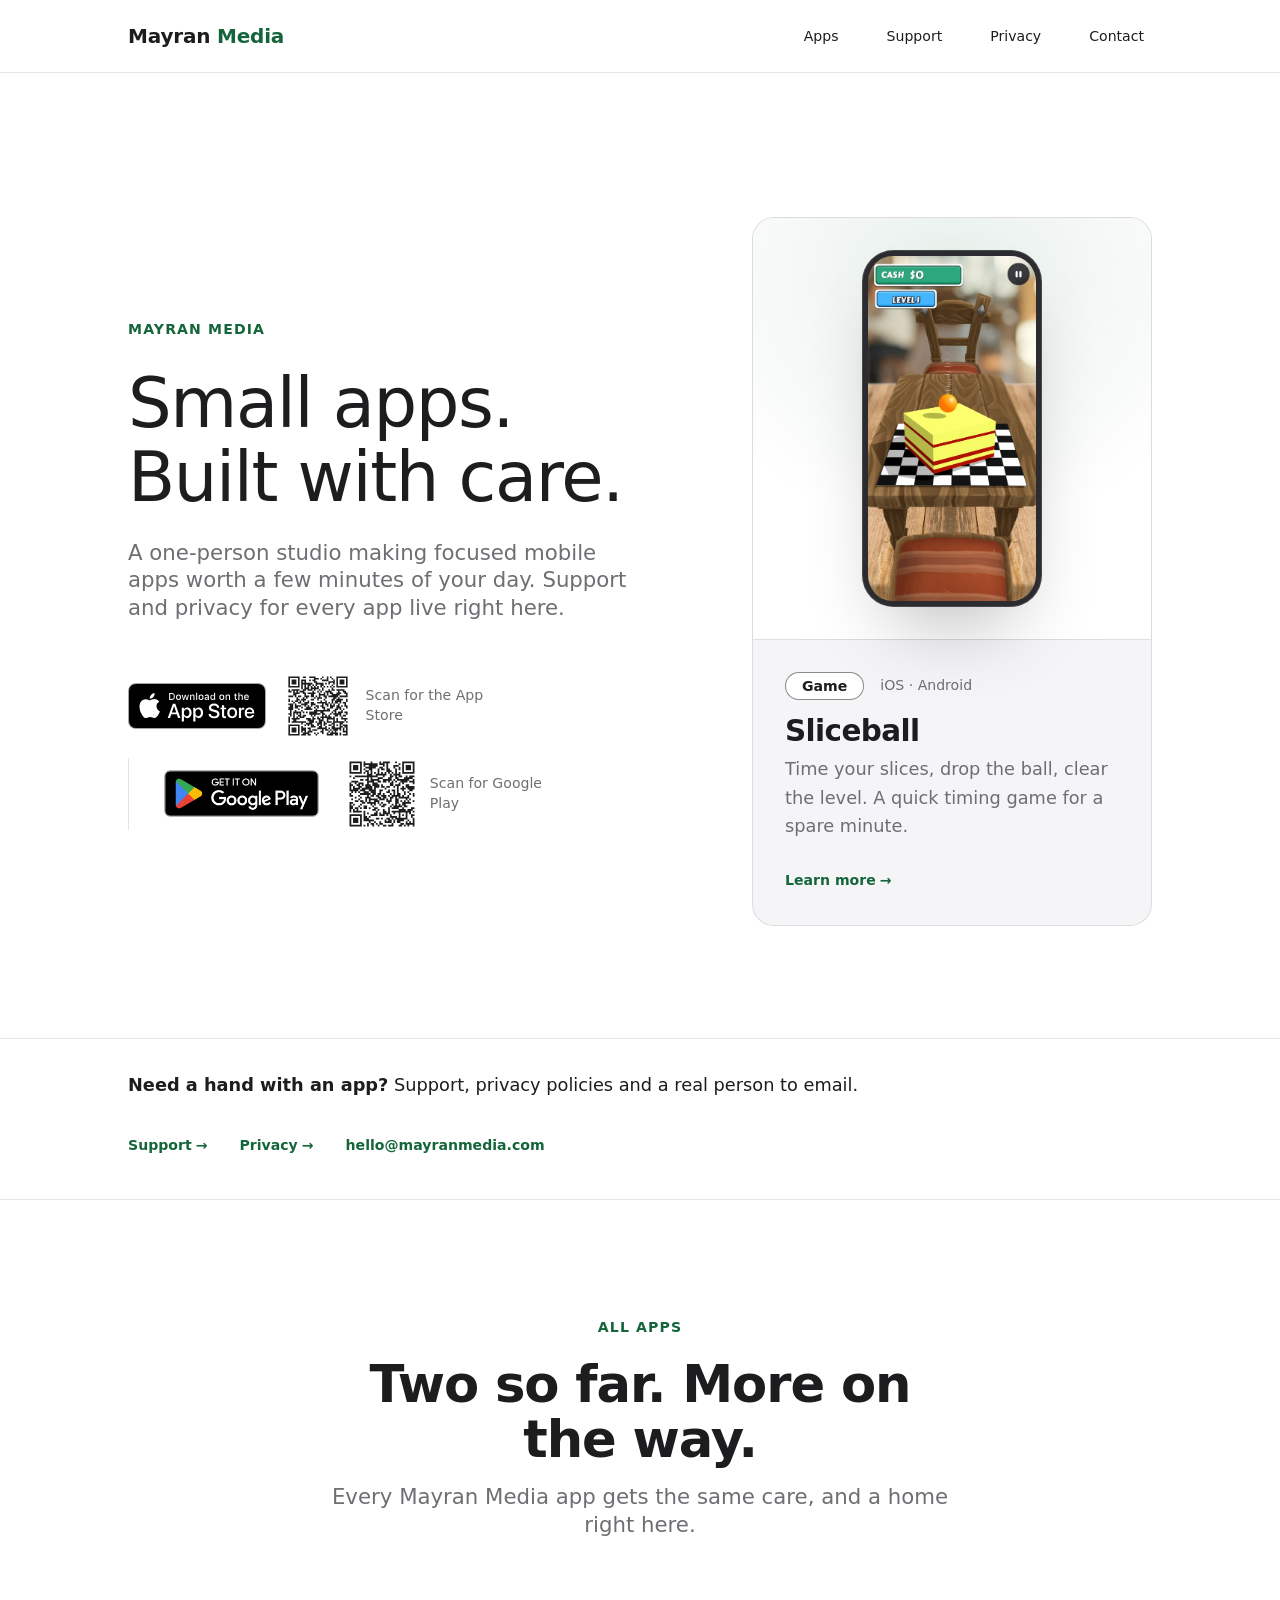
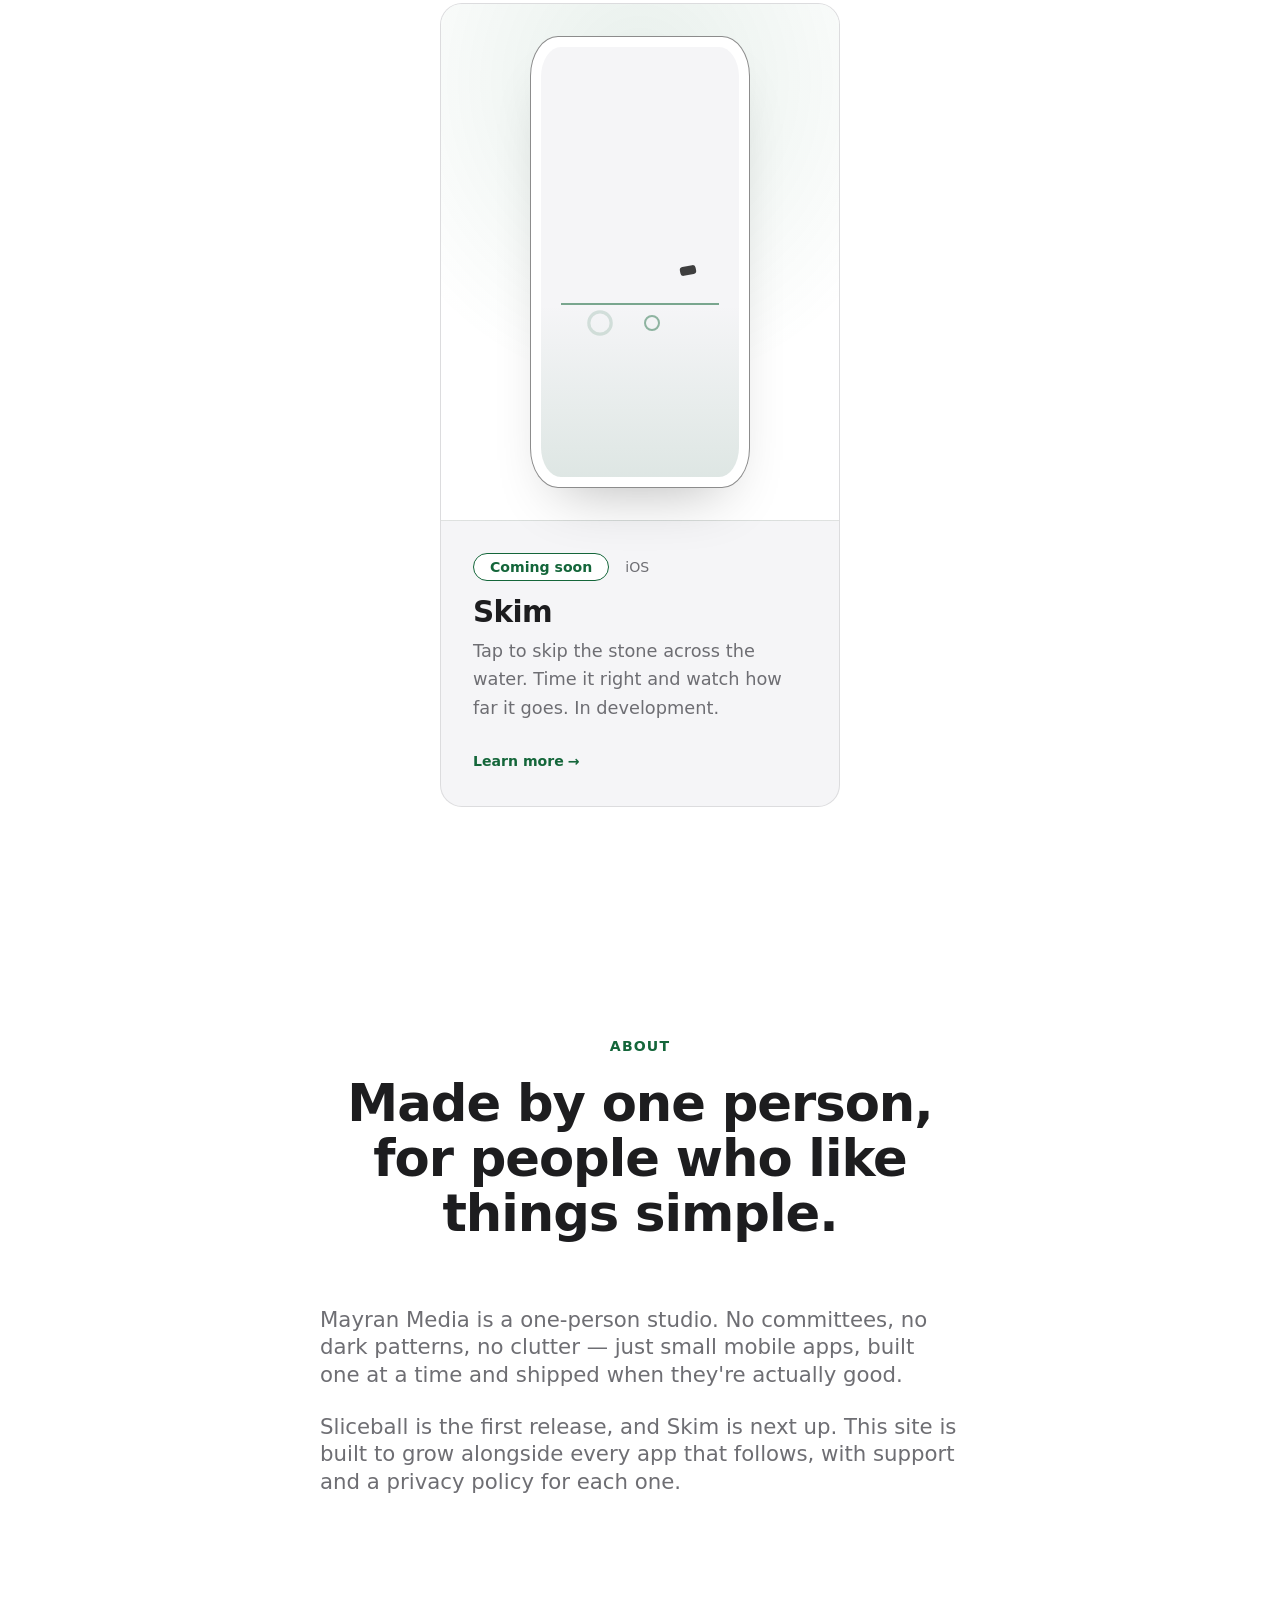
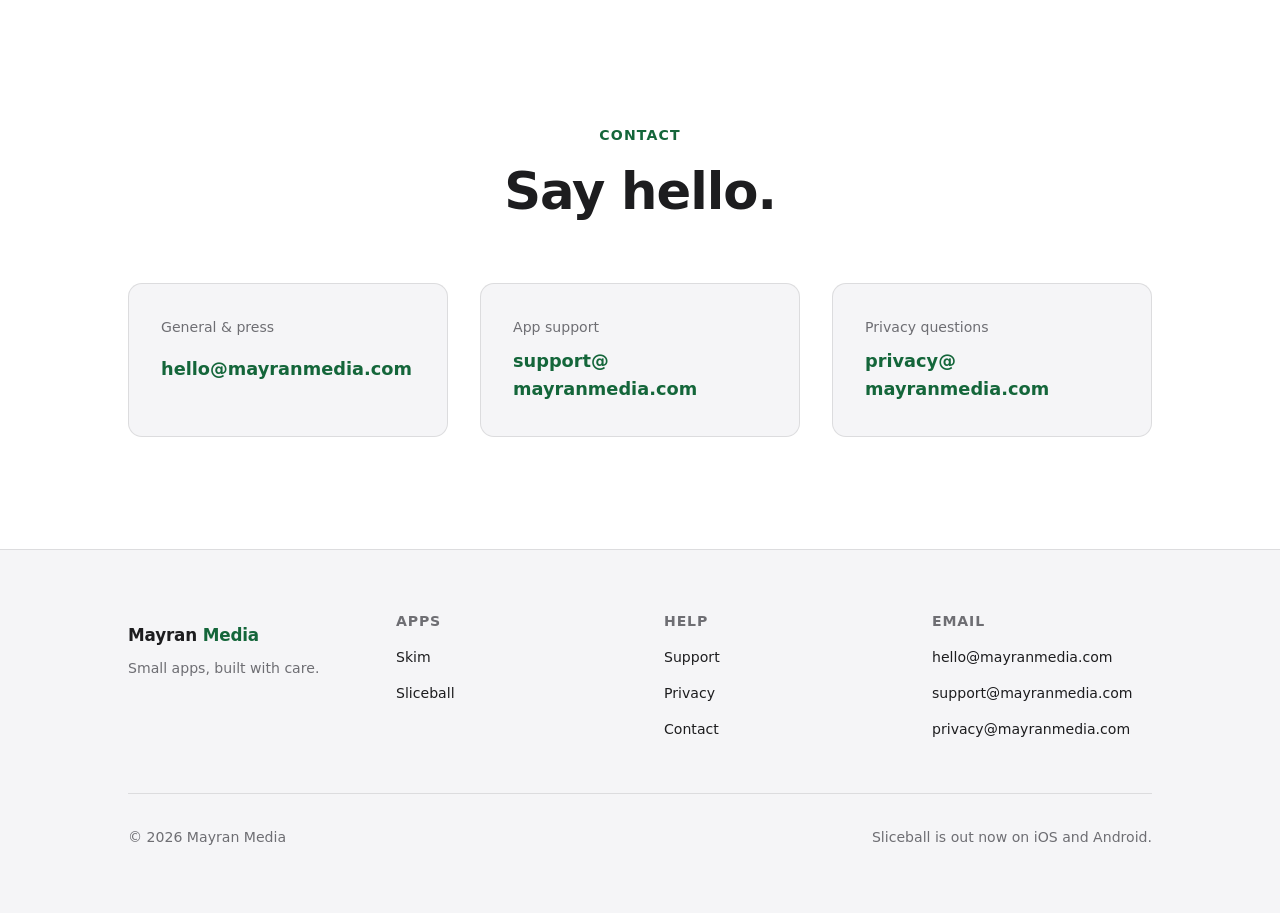
==== commit d033eecf: "Fix the App Store badge actually looking bigger than Play's Both badges were set to the same 60px <i" ====
--- a/index.html
+++ b/index.html
@@ -60,7 +60,7 @@
           </p>
           <div class="store-block reveal">
             <div class="store-block__store">
-              <a class="store-badge" href="https://apps.apple.com/us/app/sliceball-ball-drop-game/id6809610482" rel="noopener"><img src="assets/store/apple-app-store-badge.svg" alt="Download on the App Store" width="120" height="40"></a>
+              <a class="store-badge store-badge--apple" href="https://apps.apple.com/us/app/sliceball-ball-drop-game/id6809610482" rel="noopener"><img src="assets/store/apple-app-store-badge.svg" alt="Download on the App Store" width="120" height="40"></a>
               <a class="store-block__qr" href="https://apps.apple.com/us/app/sliceball-ball-drop-game/id6809610482" rel="noopener"><img src="assets/store/qr-app-store.svg" alt="QR code: Sliceball on the App Store" width="180" height="180"><span>Scan for the App Store</span></a>
             </div>
             <div class="store-block__store">
--- a/style.css
+++ b/style.css
@@ -777,12 +777,25 @@
    Apple's App Store badge (assets/store/apple-app-store-badge.svg, pulled
    from Apple's own badge-generator endpoint with his OK, 2026-09-15) are
    each OTHER COMPANIES' artwork and must never be recoloured, re-drawn,
-   cropped, stretched, or animated — both are sized by height only
-   (`.store-badge img { height: 60px }`), never forced to a matching
-   width, since their own designs are different aspect ratios by nature
-   (measured 2026-09-15: Apple's badge renders ~179px wide, Google's
-   ~155px, both exactly 60px tall — matching by height is what both
-   companies' own guidelines actually call for, not matching by width).
+   cropped, stretched, or animated.
+
+   **Both badges are sized by height, but NOT the same height** — fixed
+   2026-09-15 after Jonathan flagged the two looking visibly mismatched
+   in size despite an equal 60px `<img>` height. Measured the actual
+   pixel content of each asset (PIL alpha-bbox on the Google PNG; the
+   Apple SVG rendered onto a solid-color background at 10x scale, then
+   bbox'd against that background, since its own canvas has no alpha to
+   inspect): **Google's PNG bakes in a lot of built-in clear space — the
+   visible pill is only ~67% of the PNG's own height** (168px of 250px)
+   — **while Apple's SVG has NO built-in padding at all — the pill IS
+   the full canvas**, edge to edge. So an equal `<img>` height made
+   Apple's pill look bigger, because all of its box is visible pill while
+   only two-thirds of Google's box is. The fix compensates: Apple's `<img>`
+   is set shorter (`.store-badge--apple`) so the two PILLS — not the two
+   boxes — end up the same visual height. Both still clear their own
+   guideline's minimum (Apple: ≥40pt; Google: "not smaller than the App
+   Store badge" — true here since its container is now the larger of the
+   two, even though the visible pills match).
 
    Since 2026-09-15 (two stores live) each store gets its own
    `.store-block__store` — badge directly beside ITS OWN QR code, so it's
@@ -814,8 +827,15 @@
 }
 .store-badge img {
   display: block;
-  height: 60px;
+  height: 68.45px;
   width: auto;
+}
+.store-badge--apple img {
+  /* 46px container == 46px visible pill (no built-in padding to eat
+     into it) — matches Google's 68.45px container's ~46px visible pill
+     (68.45 * 168/250). See the comment above this block for how both
+     numbers were measured. */
+  height: 46px;
 }
 .store-block__store {
   display: flex;
